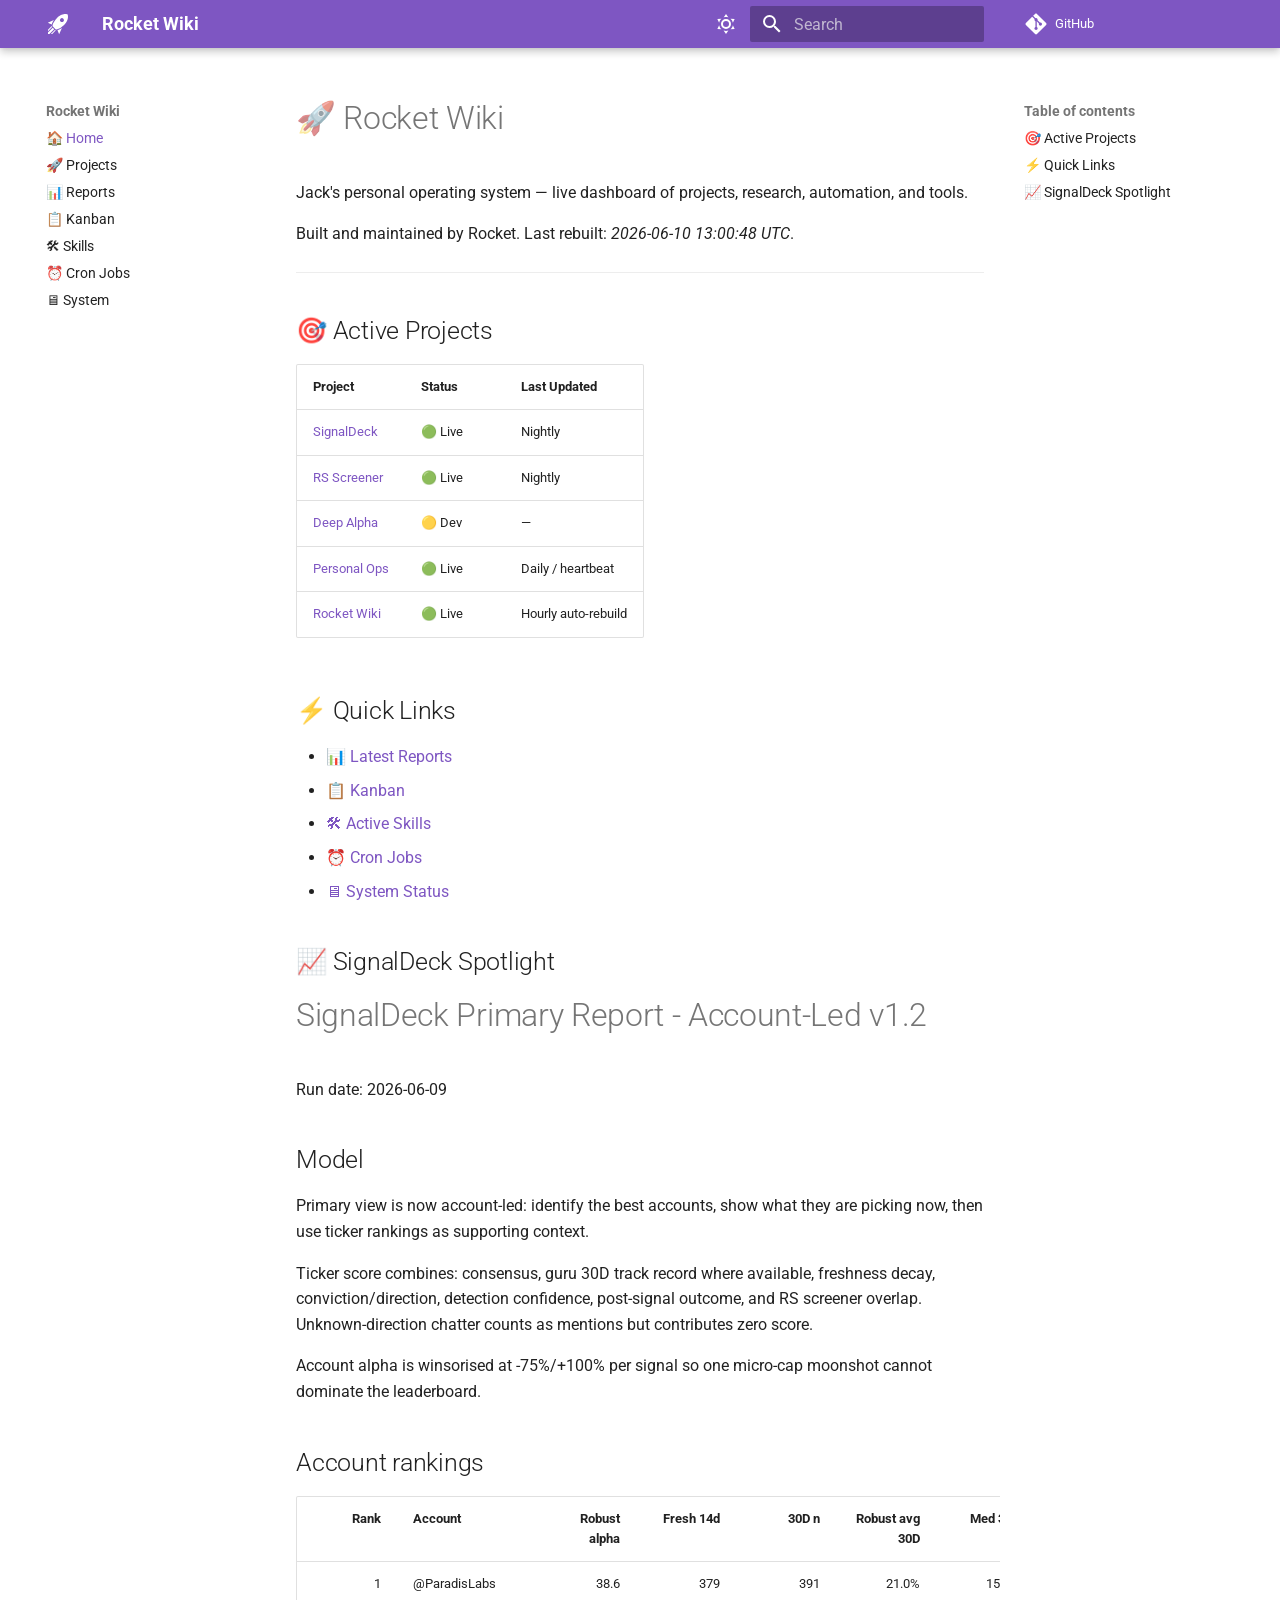
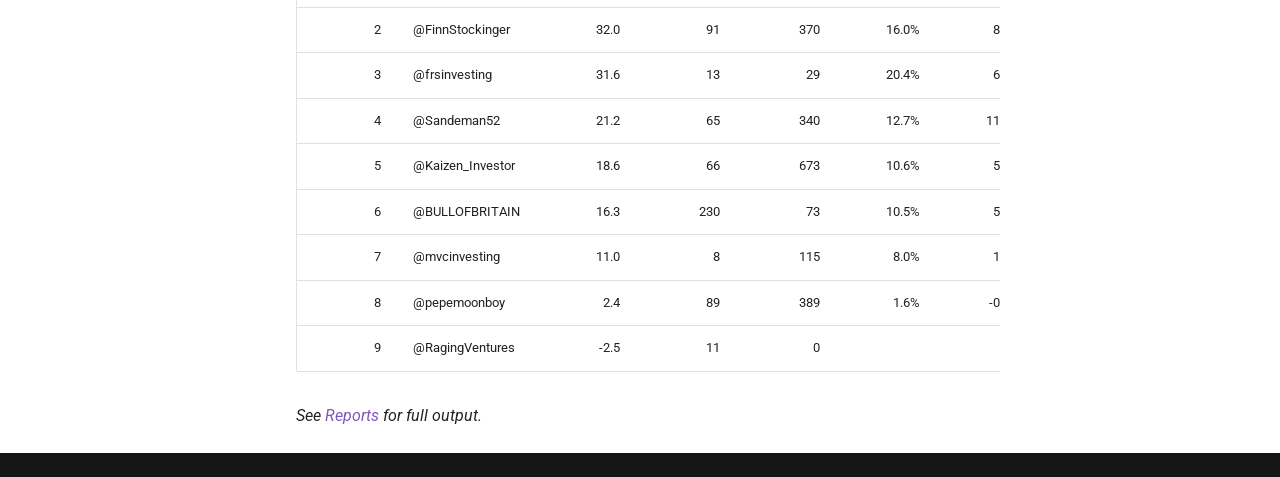
==== index.html @ 728404b8 "Auto-rebuild 2026-06-10 13:00:57 UTC" ====
<!doctype html>
<html lang="en" class="no-js">
  <head>
    
      <meta charset="utf-8">
      <meta name="viewport" content="width=device-width,initial-scale=1">
      
        <meta name="description" content="Jack's personal operating system — projects, reports, skills, and automation">
      
      
        <meta name="author" content="Rocket & Jack">
      
      
      
      
        <link rel="next" href="projects/">
      
      
        
      
      
      <link rel="icon" href="https://raw.githubusercontent.com/twitter/twemoji/master/assets/svg/1f680.svg">
      <meta name="generator" content="mkdocs-1.6.1, mkdocs-material-9.7.6">
    
    
      
        <title>Rocket Wiki</title>
      
    
    
      <link rel="stylesheet" href="assets/stylesheets/main.484c7ddc.min.css">
      
        
        <link rel="stylesheet" href="assets/stylesheets/palette.ab4e12ef.min.css">
      
      


    
    
      
    
    
      
        
        
        <link rel="preconnect" href="https://fonts.gstatic.com" crossorigin>
        <link rel="stylesheet" href="https://fonts.googleapis.com/css?family=Roboto:300,300i,400,400i,700,700i%7CRoboto+Mono:400,400i,700,700i&display=fallback">
        <style>:root{--md-text-font:"Roboto";--md-code-font:"Roboto Mono"}</style>
      
    
    
      <link rel="stylesheet" href="stylesheets/extra.css">
    
    <script>__md_scope=new URL(".",location),__md_hash=e=>[...e].reduce(((e,_)=>(e<<5)-e+_.charCodeAt(0)),0),__md_get=(e,_=localStorage,t=__md_scope)=>JSON.parse(_.getItem(t.pathname+"."+e)),__md_set=(e,_,t=localStorage,a=__md_scope)=>{try{t.setItem(a.pathname+"."+e,JSON.stringify(_))}catch(e){}}</script>
    
      

    
    
  </head>
  
  
    
    
      
    
    
    
    
    <body dir="ltr" data-md-color-scheme="slate" data-md-color-primary="deep-purple" data-md-color-accent="amber">
  
    
    <input class="md-toggle" data-md-toggle="drawer" type="checkbox" id="__drawer" autocomplete="off">
    <input class="md-toggle" data-md-toggle="search" type="checkbox" id="__search" autocomplete="off">
    <label class="md-overlay" for="__drawer"></label>
    <div data-md-component="skip">
      
        
        <a href="#rocket-wiki" class="md-skip">
          Skip to content
        </a>
      
    </div>
    <div data-md-component="announce">
      
    </div>
    
    
      

  

<header class="md-header md-header--shadow" data-md-component="header">
  <nav class="md-header__inner md-grid" aria-label="Header">
    <a href="." title="Rocket Wiki" class="md-header__button md-logo" aria-label="Rocket Wiki" data-md-component="logo">
      
  
  <svg xmlns="http://www.w3.org/2000/svg" viewBox="0 0 24 24"><path d="m13.13 22.19-1.63-3.83c1.57-.58 3.04-1.36 4.4-2.27zM5.64 12.5l-3.83-1.63 6.1-2.77C7 9.46 6.22 10.93 5.64 12.5M21.61 2.39S16.66.269 11 5.93c-2.19 2.19-3.5 4.6-4.35 6.71-.28.75-.09 1.57.46 2.13l2.13 2.12c.55.56 1.37.74 2.12.46A19.1 19.1 0 0 0 18.07 13c5.66-5.66 3.54-10.61 3.54-10.61m-7.07 7.07c-.78-.78-.78-2.05 0-2.83s2.05-.78 2.83 0c.77.78.78 2.05 0 2.83s-2.05.78-2.83 0m-5.66 7.07-1.41-1.41zM6.24 22l3.64-3.64c-.34-.09-.67-.24-.97-.45L4.83 22zM2 22h1.41l4.77-4.76-1.42-1.41L2 20.59zm0-2.83 4.09-4.08c-.21-.3-.36-.62-.45-.97L2 17.76z"/></svg>

    </a>
    <label class="md-header__button md-icon" for="__drawer">
      
      <svg xmlns="http://www.w3.org/2000/svg" viewBox="0 0 24 24"><path d="M3 6h18v2H3zm0 5h18v2H3zm0 5h18v2H3z"/></svg>
    </label>
    <div class="md-header__title" data-md-component="header-title">
      <div class="md-header__ellipsis">
        <div class="md-header__topic">
          <span class="md-ellipsis">
            Rocket Wiki
          </span>
        </div>
        <div class="md-header__topic" data-md-component="header-topic">
          <span class="md-ellipsis">
            
              🏠 Home
            
          </span>
        </div>
      </div>
    </div>
    
      
        <form class="md-header__option" data-md-component="palette">
  
    
    
    
    <input class="md-option" data-md-color-media="(prefers-color-scheme: dark)" data-md-color-scheme="slate" data-md-color-primary="deep-purple" data-md-color-accent="amber"  aria-label="Dark mode"  type="radio" name="__palette" id="__palette_0">
    
      <label class="md-header__button md-icon" title="Dark mode" for="__palette_1" hidden>
        <svg xmlns="http://www.w3.org/2000/svg" viewBox="0 0 24 24"><path d="m17.75 4.09-2.53 1.94.91 3.06-2.63-1.81-2.63 1.81.91-3.06-2.53-1.94L12.44 4l1.06-3 1.06 3zm3.5 6.91-1.64 1.25.59 1.98-1.7-1.17-1.7 1.17.59-1.98L15.75 11l2.06-.05L18.5 9l.69 1.95zm-2.28 4.95c.83-.08 1.72 1.1 1.19 1.85-.32.45-.66.87-1.08 1.27C15.17 23 8.84 23 4.94 19.07c-3.91-3.9-3.91-10.24 0-14.14.4-.4.82-.76 1.27-1.08.75-.53 1.93.36 1.85 1.19-.27 2.86.69 5.83 2.89 8.02a9.96 9.96 0 0 0 8.02 2.89m-1.64 2.02a12.08 12.08 0 0 1-7.8-3.47c-2.17-2.19-3.33-5-3.49-7.82-2.81 3.14-2.7 7.96.31 10.98 3.02 3.01 7.84 3.12 10.98.31"/></svg>
      </label>
    
  
    
    
    
    <input class="md-option" data-md-color-media="(prefers-color-scheme: light)" data-md-color-scheme="default" data-md-color-primary="deep-purple" data-md-color-accent="amber"  aria-label="Light mode"  type="radio" name="__palette" id="__palette_1">
    
      <label class="md-header__button md-icon" title="Light mode" for="__palette_0" hidden>
        <svg xmlns="http://www.w3.org/2000/svg" viewBox="0 0 24 24"><path d="M12 7a5 5 0 0 1 5 5 5 5 0 0 1-5 5 5 5 0 0 1-5-5 5 5 0 0 1 5-5m0 2a3 3 0 0 0-3 3 3 3 0 0 0 3 3 3 3 0 0 0 3-3 3 3 0 0 0-3-3m0-7 2.39 3.42C13.65 5.15 12.84 5 12 5s-1.65.15-2.39.42zM3.34 7l4.16-.35A7.2 7.2 0 0 0 5.94 8.5c-.44.74-.69 1.5-.83 2.29zm.02 10 1.76-3.77a7.131 7.131 0 0 0 2.38 4.14zM20.65 7l-1.77 3.79a7.02 7.02 0 0 0-2.38-4.15zm-.01 10-4.14.36c.59-.51 1.12-1.14 1.54-1.86.42-.73.69-1.5.83-2.29zM12 22l-2.41-3.44c.74.27 1.55.44 2.41.44.82 0 1.63-.17 2.37-.44z"/></svg>
      </label>
    
  
</form>
      
    
    
      <script>var palette=__md_get("__palette");if(palette&&palette.color){if("(prefers-color-scheme)"===palette.color.media){var media=matchMedia("(prefers-color-scheme: light)"),input=document.querySelector(media.matches?"[data-md-color-media='(prefers-color-scheme: light)']":"[data-md-color-media='(prefers-color-scheme: dark)']");palette.color.media=input.getAttribute("data-md-color-media"),palette.color.scheme=input.getAttribute("data-md-color-scheme"),palette.color.primary=input.getAttribute("data-md-color-primary"),palette.color.accent=input.getAttribute("data-md-color-accent")}for(var[key,value]of Object.entries(palette.color))document.body.setAttribute("data-md-color-"+key,value)}</script>
    
    
    
      
      
        <label class="md-header__button md-icon" for="__search">
          
          <svg xmlns="http://www.w3.org/2000/svg" viewBox="0 0 24 24"><path d="M9.5 3A6.5 6.5 0 0 1 16 9.5c0 1.61-.59 3.09-1.56 4.23l.27.27h.79l5 5-1.5 1.5-5-5v-.79l-.27-.27A6.52 6.52 0 0 1 9.5 16 6.5 6.5 0 0 1 3 9.5 6.5 6.5 0 0 1 9.5 3m0 2C7 5 5 7 5 9.5S7 14 9.5 14 14 12 14 9.5 12 5 9.5 5"/></svg>
        </label>
        <div class="md-search" data-md-component="search" role="dialog">
  <label class="md-search__overlay" for="__search"></label>
  <div class="md-search__inner" role="search">
    <form class="md-search__form" name="search">
      <input type="text" class="md-search__input" name="query" aria-label="Search" placeholder="Search" autocapitalize="off" autocorrect="off" autocomplete="off" spellcheck="false" data-md-component="search-query" required>
      <label class="md-search__icon md-icon" for="__search">
        
        <svg xmlns="http://www.w3.org/2000/svg" viewBox="0 0 24 24"><path d="M9.5 3A6.5 6.5 0 0 1 16 9.5c0 1.61-.59 3.09-1.56 4.23l.27.27h.79l5 5-1.5 1.5-5-5v-.79l-.27-.27A6.52 6.52 0 0 1 9.5 16 6.5 6.5 0 0 1 3 9.5 6.5 6.5 0 0 1 9.5 3m0 2C7 5 5 7 5 9.5S7 14 9.5 14 14 12 14 9.5 12 5 9.5 5"/></svg>
        
        <svg xmlns="http://www.w3.org/2000/svg" viewBox="0 0 24 24"><path d="M20 11v2H8l5.5 5.5-1.42 1.42L4.16 12l7.92-7.92L13.5 5.5 8 11z"/></svg>
      </label>
      <nav class="md-search__options" aria-label="Search">
        
        <button type="reset" class="md-search__icon md-icon" title="Clear" aria-label="Clear" tabindex="-1">
          
          <svg xmlns="http://www.w3.org/2000/svg" viewBox="0 0 24 24"><path d="M19 6.41 17.59 5 12 10.59 6.41 5 5 6.41 10.59 12 5 17.59 6.41 19 12 13.41 17.59 19 19 17.59 13.41 12z"/></svg>
        </button>
      </nav>
      
        <div class="md-search__suggest" data-md-component="search-suggest"></div>
      
    </form>
    <div class="md-search__output">
      <div class="md-search__scrollwrap" tabindex="0" data-md-scrollfix>
        <div class="md-search-result" data-md-component="search-result">
          <div class="md-search-result__meta">
            Initializing search
          </div>
          <ol class="md-search-result__list" role="presentation"></ol>
        </div>
      </div>
    </div>
  </div>
</div>
      
    
    
      <div class="md-header__source">
        <a href="https://github.com/jtjones0/rocket-wiki" title="Go to repository" class="md-source" data-md-component="source">
  <div class="md-source__icon md-icon">
    
    <svg xmlns="http://www.w3.org/2000/svg" viewBox="0 0 448 512"><!--! Font Awesome Free 7.1.0 by @fontawesome - https://fontawesome.com License - https://fontawesome.com/license/free (Icons: CC BY 4.0, Fonts: SIL OFL 1.1, Code: MIT License) Copyright 2025 Fonticons, Inc.--><path d="M439.6 236.1 244 40.5c-5.4-5.5-12.8-8.5-20.4-8.5s-15 3-20.4 8.4L162.5 81l51.5 51.5c27.1-9.1 52.7 16.8 43.4 43.7l49.7 49.7c34.2-11.8 61.2 31 35.5 56.7-26.5 26.5-70.2-2.9-56-37.3L240.3 199v121.9c25.3 12.5 22.3 41.8 9.1 55-6.4 6.4-15.2 10.1-24.3 10.1s-17.8-3.6-24.3-10.1c-17.6-17.6-11.1-46.9 11.2-56v-123c-20.8-8.5-24.6-30.7-18.6-45L142.6 101 8.5 235.1C3 240.6 0 247.9 0 255.5s3 15 8.5 20.4l195.6 195.7c5.4 5.4 12.7 8.4 20.4 8.4s15-3 20.4-8.4l194.7-194.7c5.4-5.4 8.4-12.8 8.4-20.4s-3-15-8.4-20.4"/></svg>
  </div>
  <div class="md-source__repository">
    GitHub
  </div>
</a>
      </div>
    
  </nav>
  
</header>
    
    <div class="md-container" data-md-component="container">
      
      
        
          
        
      
      <main class="md-main" data-md-component="main">
        <div class="md-main__inner md-grid">
          
            
              
              <div class="md-sidebar md-sidebar--primary" data-md-component="sidebar" data-md-type="navigation" >
                <div class="md-sidebar__scrollwrap">
                  <div class="md-sidebar__inner">
                    



<nav class="md-nav md-nav--primary" aria-label="Navigation" data-md-level="0">
  <label class="md-nav__title" for="__drawer">
    <a href="." title="Rocket Wiki" class="md-nav__button md-logo" aria-label="Rocket Wiki" data-md-component="logo">
      
  
  <svg xmlns="http://www.w3.org/2000/svg" viewBox="0 0 24 24"><path d="m13.13 22.19-1.63-3.83c1.57-.58 3.04-1.36 4.4-2.27zM5.64 12.5l-3.83-1.63 6.1-2.77C7 9.46 6.22 10.93 5.64 12.5M21.61 2.39S16.66.269 11 5.93c-2.19 2.19-3.5 4.6-4.35 6.71-.28.75-.09 1.57.46 2.13l2.13 2.12c.55.56 1.37.74 2.12.46A19.1 19.1 0 0 0 18.07 13c5.66-5.66 3.54-10.61 3.54-10.61m-7.07 7.07c-.78-.78-.78-2.05 0-2.83s2.05-.78 2.83 0c.77.78.78 2.05 0 2.83s-2.05.78-2.83 0m-5.66 7.07-1.41-1.41zM6.24 22l3.64-3.64c-.34-.09-.67-.24-.97-.45L4.83 22zM2 22h1.41l4.77-4.76-1.42-1.41L2 20.59zm0-2.83 4.09-4.08c-.21-.3-.36-.62-.45-.97L2 17.76z"/></svg>

    </a>
    Rocket Wiki
  </label>
  
    <div class="md-nav__source">
      <a href="https://github.com/jtjones0/rocket-wiki" title="Go to repository" class="md-source" data-md-component="source">
  <div class="md-source__icon md-icon">
    
    <svg xmlns="http://www.w3.org/2000/svg" viewBox="0 0 448 512"><!--! Font Awesome Free 7.1.0 by @fontawesome - https://fontawesome.com License - https://fontawesome.com/license/free (Icons: CC BY 4.0, Fonts: SIL OFL 1.1, Code: MIT License) Copyright 2025 Fonticons, Inc.--><path d="M439.6 236.1 244 40.5c-5.4-5.5-12.8-8.5-20.4-8.5s-15 3-20.4 8.4L162.5 81l51.5 51.5c27.1-9.1 52.7 16.8 43.4 43.7l49.7 49.7c34.2-11.8 61.2 31 35.5 56.7-26.5 26.5-70.2-2.9-56-37.3L240.3 199v121.9c25.3 12.5 22.3 41.8 9.1 55-6.4 6.4-15.2 10.1-24.3 10.1s-17.8-3.6-24.3-10.1c-17.6-17.6-11.1-46.9 11.2-56v-123c-20.8-8.5-24.6-30.7-18.6-45L142.6 101 8.5 235.1C3 240.6 0 247.9 0 255.5s3 15 8.5 20.4l195.6 195.7c5.4 5.4 12.7 8.4 20.4 8.4s15-3 20.4-8.4l194.7-194.7c5.4-5.4 8.4-12.8 8.4-20.4s-3-15-8.4-20.4"/></svg>
  </div>
  <div class="md-source__repository">
    GitHub
  </div>
</a>
    </div>
  
  <ul class="md-nav__list" data-md-scrollfix>
    
      
      
  
  
    
  
  
  
    <li class="md-nav__item md-nav__item--active">
      
      <input class="md-nav__toggle md-toggle" type="checkbox" id="__toc">
      
      
        
      
      
        <label class="md-nav__link md-nav__link--active" for="__toc">
          
  
  
  <span class="md-ellipsis">
    
  
    🏠 Home
  

    
  </span>
  
  

          <span class="md-nav__icon md-icon"></span>
        </label>
      
      <a href="." class="md-nav__link md-nav__link--active">
        
  
  
  <span class="md-ellipsis">
    
  
    🏠 Home
  

    
  </span>
  
  

      </a>
      
        

<nav class="md-nav md-nav--secondary" aria-label="Table of contents">
  
  
  
    
  
  
    <label class="md-nav__title" for="__toc">
      <span class="md-nav__icon md-icon"></span>
      Table of contents
    </label>
    <ul class="md-nav__list" data-md-component="toc" data-md-scrollfix>
      
        <li class="md-nav__item">
  <a href="#active-projects" class="md-nav__link">
    <span class="md-ellipsis">
      
        🎯 Active Projects
      
    </span>
  </a>
  
</li>
      
        <li class="md-nav__item">
  <a href="#quick-links" class="md-nav__link">
    <span class="md-ellipsis">
      
        ⚡ Quick Links
      
    </span>
  </a>
  
</li>
      
        <li class="md-nav__item">
  <a href="#signaldeck-spotlight" class="md-nav__link">
    <span class="md-ellipsis">
      
        📈 SignalDeck Spotlight
      
    </span>
  </a>
  
</li>
      
    </ul>
  
</nav>
      
    </li>
  

    
      
      
  
  
  
  
    <li class="md-nav__item">
      <a href="projects/" class="md-nav__link">
        
  
  
  <span class="md-ellipsis">
    
  
    🚀 Projects
  

    
  </span>
  
  

      </a>
    </li>
  

    
      
      
  
  
  
  
    <li class="md-nav__item">
      <a href="reports/" class="md-nav__link">
        
  
  
  <span class="md-ellipsis">
    
  
    📊 Reports
  

    
  </span>
  
  

      </a>
    </li>
  

    
      
      
  
  
  
  
    <li class="md-nav__item">
      <a href="kanban/" class="md-nav__link">
        
  
  
  <span class="md-ellipsis">
    
  
    📋 Kanban
  

    
  </span>
  
  

      </a>
    </li>
  

    
      
      
  
  
  
  
    <li class="md-nav__item">
      <a href="skills/" class="md-nav__link">
        
  
  
  <span class="md-ellipsis">
    
  
    🛠 Skills
  

    
  </span>
  
  

      </a>
    </li>
  

    
      
      
  
  
  
  
    <li class="md-nav__item">
      <a href="cron-jobs/" class="md-nav__link">
        
  
  
  <span class="md-ellipsis">
    
  
    ⏰ Cron Jobs
  

    
  </span>
  
  

      </a>
    </li>
  

    
      
      
  
  
  
  
    <li class="md-nav__item">
      <a href="system/" class="md-nav__link">
        
  
  
  <span class="md-ellipsis">
    
  
    🖥 System
  

    
  </span>
  
  

      </a>
    </li>
  

    
  </ul>
</nav>
                  </div>
                </div>
              </div>
            
            
              
              <div class="md-sidebar md-sidebar--secondary" data-md-component="sidebar" data-md-type="toc" >
                <div class="md-sidebar__scrollwrap">
                  <div class="md-sidebar__inner">
                    

<nav class="md-nav md-nav--secondary" aria-label="Table of contents">
  
  
  
    
  
  
    <label class="md-nav__title" for="__toc">
      <span class="md-nav__icon md-icon"></span>
      Table of contents
    </label>
    <ul class="md-nav__list" data-md-component="toc" data-md-scrollfix>
      
        <li class="md-nav__item">
  <a href="#active-projects" class="md-nav__link">
    <span class="md-ellipsis">
      
        🎯 Active Projects
      
    </span>
  </a>
  
</li>
      
        <li class="md-nav__item">
  <a href="#quick-links" class="md-nav__link">
    <span class="md-ellipsis">
      
        ⚡ Quick Links
      
    </span>
  </a>
  
</li>
      
        <li class="md-nav__item">
  <a href="#signaldeck-spotlight" class="md-nav__link">
    <span class="md-ellipsis">
      
        📈 SignalDeck Spotlight
      
    </span>
  </a>
  
</li>
      
    </ul>
  
</nav>
                  </div>
                </div>
              </div>
            
          
          
            <div class="md-content" data-md-component="content">
              
              <article class="md-content__inner md-typeset">
                
                  



<h1 id="rocket-wiki">🚀 Rocket Wiki<a class="headerlink" href="#rocket-wiki" title="Permanent link">&para;</a></h1>
<p>Jack's personal operating system — live dashboard of projects, research, automation, and tools.</p>
<p>Built and maintained by Rocket. Last rebuilt: <em>2026-06-10 13:00:48 UTC</em>.</p>
<hr />
<h2 id="active-projects">🎯 Active Projects<a class="headerlink" href="#active-projects" title="Permanent link">&para;</a></h2>
<table>
<thead>
<tr>
<th>Project</th>
<th>Status</th>
<th>Last Updated</th>
</tr>
</thead>
<tbody>
<tr>
<td><a href="projects/#signaldeck">SignalDeck</a></td>
<td>🟢 Live</td>
<td>Nightly</td>
</tr>
<tr>
<td><a href="projects/#rs-screener">RS Screener</a></td>
<td>🟢 Live</td>
<td>Nightly</td>
</tr>
<tr>
<td><a href="projects/#deep-alpha">Deep Alpha</a></td>
<td>🟡 Dev</td>
<td>—</td>
</tr>
<tr>
<td><a href="projects/#personal-ops">Personal Ops</a></td>
<td>🟢 Live</td>
<td>Daily / heartbeat</td>
</tr>
<tr>
<td><a href="projects/#rocket-wiki">Rocket Wiki</a></td>
<td>🟢 Live</td>
<td>Hourly auto-rebuild</td>
</tr>
</tbody>
</table>
<h2 id="quick-links">⚡ Quick Links<a class="headerlink" href="#quick-links" title="Permanent link">&para;</a></h2>
<ul>
<li><a href="reports/">📊 Latest Reports</a></li>
<li><a href="kanban/">📋 Kanban</a></li>
<li><a href="skills/">🛠 Active Skills</a></li>
<li><a href="cron-jobs/">⏰ Cron Jobs</a></li>
<li><a href="system/">🖥 System Status</a></li>
</ul>
<h2 id="signaldeck-spotlight">📈 SignalDeck Spotlight<a class="headerlink" href="#signaldeck-spotlight" title="Permanent link">&para;</a></h2>
<h1 id="signaldeck-primary-report-account-led-v12">SignalDeck Primary Report - Account-Led v1.2<a class="headerlink" href="#signaldeck-primary-report-account-led-v12" title="Permanent link">&para;</a></h1>
<p>Run date: 2026-06-09</p>
<h2 id="model">Model<a class="headerlink" href="#model" title="Permanent link">&para;</a></h2>
<p>Primary view is now account-led: identify the best accounts, show what they are picking now, then use ticker rankings as supporting context.</p>
<p>Ticker score combines: consensus, guru 30D track record where available, freshness decay, conviction/direction, detection confidence, post-signal outcome, and RS screener overlap. Unknown-direction chatter counts as mentions but contributes zero score.</p>
<p>Account alpha is winsorised at -75%/+100% per signal so one micro-cap moonshot cannot dominate the leaderboard.</p>
<h2 id="account-rankings">Account rankings<a class="headerlink" href="#account-rankings" title="Permanent link">&para;</a></h2>
<table>
<thead>
<tr>
<th style="text-align: right;">Rank</th>
<th>Account</th>
<th style="text-align: right;">Robust alpha</th>
<th style="text-align: right;">Fresh 14d</th>
<th style="text-align: right;">30D n</th>
<th style="text-align: right;">Robust avg 30D</th>
<th style="text-align: right;">Med 30D</th>
<th style="text-align: right;">Hit 30D</th>
<th style="text-align: right;">Robust avg 60D</th>
<th style="text-align: right;">Robust avg 90D</th>
</tr>
</thead>
<tbody>
<tr>
<td style="text-align: right;">1</td>
<td>@ParadisLabs</td>
<td style="text-align: right;">38.6</td>
<td style="text-align: right;">379</td>
<td style="text-align: right;">391</td>
<td style="text-align: right;">21.0%</td>
<td style="text-align: right;">15.1%</td>
<td style="text-align: right;">72%</td>
<td style="text-align: right;">55.3%</td>
<td style="text-align: right;"></td>
</tr>
<tr>
<td style="text-align: right;">2</td>
<td>@FinnStockinger</td>
<td style="text-align: right;">32.0</td>
<td style="text-align: right;">91</td>
<td style="text-align: right;">370</td>
<td style="text-align: right;">16.0%</td>
<td style="text-align: right;">8.5%</td>
<td style="text-align: right;">63%</td>
<td style="text-align: right;">41.0%</td>
<td style="text-align: right;">46.0%</td>
</tr>
<tr>
<td style="text-align: right;">3</td>
<td>@frsinvesting</td>
<td style="text-align: right;">31.6</td>
<td style="text-align: right;">13</td>
<td style="text-align: right;">29</td>
<td style="text-align: right;">20.4%</td>
<td style="text-align: right;">6.5%</td>
<td style="text-align: right;">72%</td>
<td style="text-align: right;"></td>
<td style="text-align: right;"></td>
</tr>
<tr>
<td style="text-align: right;">4</td>
<td>@Sandeman52</td>
<td style="text-align: right;">21.2</td>
<td style="text-align: right;">65</td>
<td style="text-align: right;">340</td>
<td style="text-align: right;">12.7%</td>
<td style="text-align: right;">11.8%</td>
<td style="text-align: right;">65%</td>
<td style="text-align: right;">25.6%</td>
<td style="text-align: right;">20.2%</td>
</tr>
<tr>
<td style="text-align: right;">5</td>
<td>@Kaizen_Investor</td>
<td style="text-align: right;">18.6</td>
<td style="text-align: right;">66</td>
<td style="text-align: right;">673</td>
<td style="text-align: right;">10.6%</td>
<td style="text-align: right;">5.6%</td>
<td style="text-align: right;">59%</td>
<td style="text-align: right;">22.2%</td>
<td style="text-align: right;">21.7%</td>
</tr>
<tr>
<td style="text-align: right;">6</td>
<td>@BULLOFBRITAIN</td>
<td style="text-align: right;">16.3</td>
<td style="text-align: right;">230</td>
<td style="text-align: right;">73</td>
<td style="text-align: right;">10.5%</td>
<td style="text-align: right;">5.3%</td>
<td style="text-align: right;">63%</td>
<td style="text-align: right;"></td>
<td style="text-align: right;"></td>
</tr>
<tr>
<td style="text-align: right;">7</td>
<td>@mvcinvesting</td>
<td style="text-align: right;">11.0</td>
<td style="text-align: right;">8</td>
<td style="text-align: right;">115</td>
<td style="text-align: right;">8.0%</td>
<td style="text-align: right;">1.9%</td>
<td style="text-align: right;">55%</td>
<td style="text-align: right;">9.3%</td>
<td style="text-align: right;">9.5%</td>
</tr>
<tr>
<td style="text-align: right;">8</td>
<td>@pepemoonboy</td>
<td style="text-align: right;">2.4</td>
<td style="text-align: right;">89</td>
<td style="text-align: right;">389</td>
<td style="text-align: right;">1.6%</td>
<td style="text-align: right;">-0.6%</td>
<td style="text-align: right;">48%</td>
<td style="text-align: right;">3.6%</td>
<td style="text-align: right;">4.0%</td>
</tr>
<tr>
<td style="text-align: right;">9</td>
<td>@RagingVentures</td>
<td style="text-align: right;">-2.5</td>
<td style="text-align: right;">11</td>
<td style="text-align: right;">0</td>
<td style="text-align: right;"></td>
<td style="text-align: right;"></td>
<td style="text-align: right;"></td>
<td style="text-align: right;"></td>
<td style="text-align: right;"></td>
</tr>
</tbody>
</table>
<p><em>See <a href="reports/">Reports</a> for full output.</em></p>












                
              </article>
            </div>
          
          
<script>var target=document.getElementById(location.hash.slice(1));target&&target.name&&(target.checked=target.name.startsWith("__tabbed_"))</script>
        </div>
        
          <button type="button" class="md-top md-icon" data-md-component="top" hidden>
  
  <svg xmlns="http://www.w3.org/2000/svg" viewBox="0 0 24 24"><path d="M13 20h-2V8l-5.5 5.5-1.42-1.42L12 4.16l7.92 7.92-1.42 1.42L13 8z"/></svg>
  Back to top
</button>
        
      </main>
      
        <footer class="md-footer">
  
  <div class="md-footer-meta md-typeset">
    <div class="md-footer-meta__inner md-grid">
      <div class="md-copyright">
  
  
</div>
      
    </div>
  </div>
</footer>
      
    </div>
    <div class="md-dialog" data-md-component="dialog">
      <div class="md-dialog__inner md-typeset"></div>
    </div>
    
    
    
      
      
      <script id="__config" type="application/json">{"annotate": null, "base": ".", "features": ["navigation.instant", "navigation.tracking", "navigation.sections", "navigation.top", "search.highlight", "search.suggest", "content.code.copy"], "search": "assets/javascripts/workers/search.2c215733.min.js", "tags": null, "translations": {"clipboard.copied": "Copied to clipboard", "clipboard.copy": "Copy to clipboard", "search.result.more.one": "1 more on this page", "search.result.more.other": "# more on this page", "search.result.none": "No matching documents", "search.result.one": "1 matching document", "search.result.other": "# matching documents", "search.result.placeholder": "Type to start searching", "search.result.term.missing": "Missing", "select.version": "Select version"}, "version": null}</script>
    
    
      <script src="assets/javascripts/bundle.79ae519e.min.js"></script>
      
    
  </body>
</html>
---- assets/stylesheets/main.484c7ddc.min.css ----
@charset "UTF-8";html{-webkit-text-size-adjust:none;-moz-text-size-adjust:none;text-size-adjust:none;box-sizing:border-box}*,:after,:before{box-sizing:inherit}@media (prefers-reduced-motion){*,:after,:before{transition:none!important}}body{margin:0}a,button,input,label{-webkit-tap-highlight-color:transparent}a{color:inherit;text-decoration:none}hr{border:0;box-sizing:initial;display:block;height:.05rem;overflow:visible;padding:0}small{font-size:80%}sub,sup{line-height:1em}img{border-style:none}table{border-collapse:initial;border-spacing:0}td,th{font-weight:400;vertical-align:top}button{background:#0000;border:0;font-family:inherit;font-size:inherit;margin:0;padding:0}input{border:0;outline:none}:root{--md-primary-fg-color:#4051b5;--md-primary-fg-color--light:#5d6cc0;--md-primary-fg-color--dark:#303fa1;--md-primary-bg-color:#fff;--md-primary-bg-color--light:#ffffffb3;--md-accent-fg-color:#526cfe;--md-accent-fg-color--transparent:#526cfe1a;--md-accent-bg-color:#fff;--md-accent-bg-color--light:#ffffffb3}[data-md-color-scheme=default]{color-scheme:light}[data-md-color-scheme=default] img[src$="#gh-dark-mode-only"],[data-md-color-scheme=default] img[src$="#only-dark"]{display:none}:root,[data-md-color-scheme=default]{--md-hue:225deg;--md-default-fg-color:#000000de;--md-default-fg-color--light:#0000008a;--md-default-fg-color--lighter:#00000052;--md-default-fg-color--lightest:#00000012;--md-default-bg-color:#fff;--md-default-bg-color--light:#ffffffb3;--md-default-bg-color--lighter:#ffffff4d;--md-default-bg-color--lightest:#ffffff1f;--md-code-fg-color:#36464e;--md-code-bg-color:#f5f5f5;--md-code-bg-color--light:#f5f5f5b3;--md-code-bg-color--lighter:#f5f5f54d;--md-code-hl-color:#4287ff;--md-code-hl-color--light:#4287ff1a;--md-code-hl-number-color:#d52a2a;--md-code-hl-special-color:#db1457;--md-code-hl-function-color:#a846b9;--md-code-hl-constant-color:#6e59d9;--md-code-hl-keyword-color:#3f6ec6;--md-code-hl-string-color:#1c7d4d;--md-code-hl-name-color:var(--md-code-fg-color);--md-code-hl-operator-color:var(--md-default-fg-color--light);--md-code-hl-punctuation-color:var(--md-default-fg-color--light);--md-code-hl-comment-color:var(--md-default-fg-color--light);--md-code-hl-generic-color:var(--md-default-fg-color--light);--md-code-hl-variable-color:var(--md-default-fg-color--light);--md-typeset-color:var(--md-default-fg-color);--md-typeset-a-color:var(--md-primary-fg-color);--md-typeset-del-color:#f5503d26;--md-typeset-ins-color:#0bd57026;--md-typeset-kbd-color:#fafafa;--md-typeset-kbd-accent-color:#fff;--md-typeset-kbd-border-color:#b8b8b8;--md-typeset-mark-color:#ffff0080;--md-typeset-table-color:#0000001f;--md-typeset-table-color--light:rgba(0,0,0,.035);--md-admonition-fg-color:var(--md-default-fg-color);--md-admonition-bg-color:var(--md-default-bg-color);--md-warning-fg-color:#000000de;--md-warning-bg-color:#ff9;--md-footer-fg-color:#fff;--md-footer-fg-color--light:#ffffffb3;--md-footer-fg-color--lighter:#ffffff73;--md-footer-bg-color:#000000de;--md-footer-bg-color--dark:#00000052;--md-shadow-z1:0 0.2rem 0.5rem #0000000d,0 0 0.05rem #0000001a;--md-shadow-z2:0 0.2rem 0.5rem #0000001a,0 0 0.05rem #00000040;--md-shadow-z3:0 0.2rem 0.5rem #0003,0 0 0.05rem #00000059}.md-icon svg{fill:currentcolor;display:block;height:1.2rem;width:1.2rem}body{-webkit-font-smoothing:antialiased;-moz-osx-font-smoothing:grayscale;--md-text-font-family:var(--md-text-font,_),-apple-system,BlinkMacSystemFont,Helvetica,Arial,sans-serif;--md-code-font-family:var(--md-code-font,_),SFMono-Regular,Consolas,Menlo,monospace}aside,body,input{font-feature-settings:"kern","liga";color:var(--md-typeset-color);font-family:var(--md-text-font-family)}code,kbd,pre{font-feature-settings:"kern";font-family:var(--md-code-font-family)}:root{--md-typeset-table-sort-icon:url('data:image/svg+xml;charset=utf-8,<svg xmlns="http://www.w3.org/2000/svg" viewBox="0 0 24 24"><path d="m18 21-4-4h3V7h-3l4-4 4 4h-3v10h3M2 19v-2h10v2M2 13v-2h7v2M2 7V5h4v2z"/></svg>');--md-typeset-table-sort-icon--asc:url('data:image/svg+xml;charset=utf-8,<svg xmlns="http://www.w3.org/2000/svg" viewBox="0 0 24 24"><path d="M19 17h3l-4 4-4-4h3V3h2M2 17h10v2H2M6 5v2H2V5m0 6h7v2H2z"/></svg>');--md-typeset-table-sort-icon--desc:url('data:image/svg+xml;charset=utf-8,<svg xmlns="http://www.w3.org/2000/svg" viewBox="0 0 24 24"><path d="M19 7h3l-4-4-4 4h3v14h2M2 17h10v2H2M6 5v2H2V5m0 6h7v2H2z"/></svg>')}.md-typeset{-webkit-print-color-adjust:exact;color-adjust:exact;font-size:.8rem;line-height:1.6;overflow-wrap:break-word}@media print{.md-typeset{font-size:.68rem}}.md-typeset blockquote,.md-typeset dl,.md-typeset figure,.md-typeset ol,.md-typeset pre,.md-typeset ul{margin-bottom:1em;margin-top:1em}.md-typeset h1{color:var(--md-default-fg-color--light);font-size:2em;line-height:1.3;margin:0 0 1.25em}.md-typeset h1,.md-typeset h2{font-weight:300;letter-spacing:-.01em}.md-typeset h2{font-size:1.5625em;line-height:1.4;margin:1.6em 0 .64em}.md-typeset h3{font-size:1.25em;font-weight:400;letter-spacing:-.01em;line-height:1.5;margin:1.6em 0 .8em}.md-typeset h2+h3{margin-top:.8em}.md-typeset h4{font-weight:700;letter-spacing:-.01em;margin:1em 0}.md-typeset h5,.md-typeset h6{color:var(--md-default-fg-color--light);font-size:.8em;font-weight:700;letter-spacing:-.01em;margin:1.25em 0}.md-typeset h5{text-transform:uppercase}.md-typeset h5 code{text-transform:none}.md-typeset hr{border-bottom:.05rem solid var(--md-default-fg-color--lightest);display:flow-root;margin:1.5em 0}.md-typeset a{color:var(--md-typeset-a-color);word-break:break-word}.md-typeset a,.md-typeset a:before{transition:color 125ms}.md-typeset a:focus,.md-typeset a:hover{color:var(--md-accent-fg-color)}.md-typeset a:focus code,.md-typeset a:hover code{background-color:var(--md-accent-fg-color--transparent);color:var(--md-accent-fg-color)}.md-typeset a code{color:var(--md-typeset-a-color)}.md-typeset a.focus-visible{outline-color:var(--md-accent-fg-color);outline-offset:.2rem}.md-typeset code,.md-typeset kbd,.md-typeset pre{color:var(--md-code-fg-color);direction:ltr;font-variant-ligatures:none;transition:background-color 125ms}@media print{.md-typeset code,.md-typeset kbd,.md-typeset pre{white-space:pre-wrap}}.md-typeset code{background-color:var(--md-code-bg-color);border-radius:.1rem;-webkit-box-decoration-break:clone;box-decoration-break:clone;font-size:.85em;padding:0 .2941176471em;transition:color 125ms,background-color 125ms;word-break:break-word}.md-typeset code:not(.focus-visible){-webkit-tap-highlight-color:transparent;outline:none}.md-typeset pre{display:flow-root;line-height:1.4;position:relative}.md-typeset pre>code{-webkit-box-decoration-break:slice;box-decoration-break:slice;box-shadow:none;display:block;margin:0;outline-color:var(--md-accent-fg-color);overflow:auto;padding:.7720588235em 1.1764705882em;scrollbar-color:var(--md-default-fg-color--lighter) #0000;scrollbar-width:thin;touch-action:auto;word-break:normal}.md-typeset pre>code:hover{scrollbar-color:var(--md-accent-fg-color) #0000}.md-typeset pre>code::-webkit-scrollbar{height:.2rem;width:.2rem}.md-typeset pre>code::-webkit-scrollbar-thumb{background-color:var(--md-default-fg-color--lighter)}.md-typeset pre>code::-webkit-scrollbar-thumb:hover{background-color:var(--md-accent-fg-color)}.md-typeset kbd{background-color:var(--md-typeset-kbd-color);border-radius:.1rem;box-shadow:0 .1rem 0 .05rem var(--md-typeset-kbd-border-color),0 .1rem 0 var(--md-typeset-kbd-border-color),0 -.1rem .2rem var(--md-typeset-kbd-accent-color) inset;color:var(--md-default-fg-color);display:inline-block;font-size:.75em;padding:0 .6666666667em;vertical-align:text-top;word-break:break-word}.md-typeset mark{background-color:var(--md-typeset-mark-color);-webkit-box-decoration-break:clone;box-decoration-break:clone;color:inherit;word-break:break-word}.md-typeset abbr{cursor:help;text-decoration:none}.md-typeset [data-preview],.md-typeset abbr{border-bottom:.05rem dotted var(--md-default-fg-color--light)}.md-typeset small{opacity:.75}[dir=ltr] .md-typeset sub,[dir=ltr] .md-typeset sup{margin-left:.078125em}[dir=rtl] .md-typeset sub,[dir=rtl] .md-typeset sup{margin-right:.078125em}[dir=ltr] .md-typeset blockquote{padding-left:.6rem}[dir=rtl] .md-typeset blockquote{padding-right:.6rem}[dir=ltr] .md-typeset blockquote{border-left:.2rem solid var(--md-default-fg-color--lighter)}[dir=rtl] .md-typeset blockquote{border-right:.2rem solid var(--md-default-fg-color--lighter)}.md-typeset blockquote{color:var(--md-default-fg-color--light);margin-left:0;margin-right:0}.md-typeset ul{list-style-type:disc}.md-typeset ul[type]{list-style-type:revert-layer}[dir=ltr] .md-typeset ol,[dir=ltr] .md-typeset ul{margin-left:.625em}[dir=rtl] .md-typeset ol,[dir=rtl] .md-typeset ul{margin-right:.625em}.md-typeset ol,.md-typeset ul{padding:0}.md-typeset ol:not([hidden]),.md-typeset ul:not([hidden]){display:flow-root}.md-typeset ol ol,.md-typeset ul ol{list-style-type:lower-alpha}.md-typeset ol ol ol,.md-typeset ul ol ol{list-style-type:lower-roman}.md-typeset ol ol ol ol,.md-typeset ul ol ol ol{list-style-type:upper-alpha}.md-typeset ol ol ol ol ol,.md-typeset ul ol ol ol ol{list-style-type:upper-roman}.md-typeset ol[type],.md-typeset ul[type]{list-style-type:revert-layer}[dir=ltr] .md-typeset ol li,[dir=ltr] .md-typeset ul li{margin-left:1.25em}[dir=rtl] .md-typeset ol li,[dir=rtl] .md-typeset ul li{margin-right:1.25em}.md-typeset ol li,.md-typeset ul li{margin-bottom:.5em}.md-typeset ol li blockquote,.md-typeset ol li p,.md-typeset ul li blockquote,.md-typeset ul li p{margin:.5em 0}.md-typeset ol li:last-child,.md-typeset ul li:last-child{margin-bottom:0}[dir=ltr] .md-typeset ol li ol,[dir=ltr] .md-typeset ol li ul,[dir=ltr] .md-typeset ul li ol,[dir=ltr] .md-typeset ul li ul{margin-left:.625em}[dir=rtl] .md-typeset ol li ol,[dir=rtl] .md-typeset ol li ul,[dir=rtl] .md-typeset ul li ol,[dir=rtl] .md-typeset ul li ul{margin-right:.625em}.md-typeset ol li ol,.md-typeset ol li ul,.md-typeset ul li ol,.md-typeset ul li ul{margin-bottom:.5em;margin-top:.5em}[dir=ltr] .md-typeset dd{margin-left:1.875em}[dir=rtl] .md-typeset dd{margin-right:1.875em}.md-typeset dd{margin-bottom:1.5em;margin-top:1em}.md-typeset img,.md-typeset svg,.md-typeset video{height:auto;max-width:100%}.md-typeset img[align=left]{margin:1em 1em 1em 0}.md-typeset img[align=right]{margin:1em 0 1em 1em}.md-typeset img[align]:only-child{margin-top:0}.md-typeset figure{display:flow-root;margin:1em auto;max-width:100%;text-align:center;width:fit-content}.md-typeset figure img{display:block;margin:0 auto}.md-typeset figcaption{font-style:italic;margin:1em auto;max-width:24rem}.md-typeset iframe{max-width:100%}.md-typeset table:not([class]){background-color:var(--md-default-bg-color);border:.05rem solid var(--md-typeset-table-color);border-radius:.1rem;display:inline-block;font-size:.64rem;max-width:100%;overflow:auto;touch-action:auto}@media print{.md-typeset table:not([class]){display:table}}.md-typeset table:not([class])+*{margin-top:1.5em}.md-typeset table:not([class]) td>:first-child,.md-typeset table:not([class]) th>:first-child{margin-top:0}.md-typeset table:not([class]) td>:last-child,.md-typeset table:not([class]) th>:last-child{margin-bottom:0}.md-typeset table:not([class]) td:not([align]),.md-typeset table:not([class]) th:not([align]){text-align:left}[dir=rtl] .md-typeset table:not([class]) td:not([align]),[dir=rtl] .md-typeset table:not([class]) th:not([align]){text-align:right}.md-typeset table:not([class]) th{font-weight:700;min-width:5rem;padding:.9375em 1.25em;vertical-align:top}.md-typeset table:not([class]) td{border-top:.05rem solid var(--md-typeset-table-color);padding:.9375em 1.25em;vertical-align:top}.md-typeset table:not([class]) tbody tr{transition:background-color 125ms}.md-typeset table:not([class]) tbody tr:hover{background-color:var(--md-typeset-table-color--light);box-shadow:0 .05rem 0 var(--md-default-bg-color) inset}.md-typeset table:not([class]) a{word-break:normal}.md-typeset table th[role=columnheader]{cursor:pointer}[dir=ltr] .md-typeset table th[role=columnheader]:after{margin-left:.5em}[dir=rtl] .md-typeset table th[role=columnheader]:after{margin-right:.5em}.md-typeset table th[role=columnheader]:after{content:"";display:inline-block;height:1.2em;-webkit-mask-image:var(--md-typeset-table-sort-icon);mask-image:var(--md-typeset-table-sort-icon);-webkit-mask-repeat:no-repeat;mask-repeat:no-repeat;-webkit-mask-size:contain;mask-size:contain;transition:background-color 125ms;vertical-align:text-bottom;width:1.2em}.md-typeset table th[role=columnheader]:hover:after{background-color:var(--md-default-fg-color--lighter)}.md-typeset table th[role=columnheader][aria-sort=ascending]:after{background-color:var(--md-default-fg-color--light);-webkit-mask-image:var(--md-typeset-table-sort-icon--asc);mask-image:var(--md-typeset-table-sort-icon--asc)}.md-typeset table th[role=columnheader][aria-sort=descending]:after{background-color:var(--md-default-fg-color--light);-webkit-mask-image:var(--md-typeset-table-sort-icon--desc);mask-image:var(--md-typeset-table-sort-icon--desc)}.md-typeset__scrollwrap{margin:1em -.8rem;overflow-x:auto;touch-action:auto}.md-typeset__table{display:inline-block;margin-bottom:.5em;padding:0 .8rem}@media print{.md-typeset__table{display:block}}html .md-typeset__table table{display:table;margin:0;overflow:hidden;width:100%}@media screen and (max-width:44.984375em){.md-content__inner>pre{margin:1em -.8rem}.md-content__inner>pre code{border-radius:0}}.md-typeset .md-author{border-radius:100%;display:block;flex-shrink:0;height:1.6rem;overflow:hidden;position:relative;transition:color 125ms,transform 125ms;width:1.6rem}.md-typeset .md-author img{display:block}.md-typeset .md-author--more{background:var(--md-default-fg-color--lightest);color:var(--md-default-fg-color--lighter);font-size:.6rem;font-weight:700;line-height:1.6rem;text-align:center}.md-typeset .md-author--long{height:2.4rem;width:2.4rem}.md-typeset a.md-author{transform:scale(1)}.md-typeset a.md-author img{border-radius:100%;filter:grayscale(100%) opacity(75%);transition:filter 125ms}.md-typeset a.md-author:focus,.md-typeset a.md-author:hover{transform:scale(1.1);z-index:1}.md-typeset a.md-author:focus img,.md-typeset a.md-author:hover img{filter:grayscale(0)}.md-banner{background-color:var(--md-footer-bg-color);color:var(--md-footer-fg-color);overflow:auto}@media print{.md-banner{display:none}}.md-banner--warning{background-color:var(--md-warning-bg-color);color:var(--md-warning-fg-color)}.md-banner__inner{font-size:.7rem;margin:.6rem auto;padding:0 .8rem}[dir=ltr] .md-banner__button{float:right}[dir=rtl] .md-banner__button{float:left}.md-banner__button{color:inherit;cursor:pointer;transition:opacity .25s}.no-js .md-banner__button{display:none}.md-banner__button:hover{opacity:.7}html{font-size:125%;height:100%;overflow-x:hidden}@media screen and (min-width:100em){html{font-size:137.5%}}@media screen and (min-width:125em){html{font-size:150%}}body{background-color:var(--md-default-bg-color);display:flex;flex-direction:column;font-size:.5rem;min-height:100%;position:relative;width:100%}@media print{body{display:block}}@media screen and (max-width:59.984375em){body[data-md-scrolllock]{position:fixed}}.md-grid{margin-left:auto;margin-right:auto;max-width:61rem}.md-container{display:flex;flex-direction:column;flex-grow:1}@media print{.md-container{display:block}}.md-main{flex-grow:1}.md-main__inner{display:flex;height:100%;margin-top:1.5rem}.md-ellipsis{overflow:hidden;text-overflow:ellipsis}.md-toggle{display:none}.md-option{height:0;opacity:0;position:absolute;width:0}.md-option:checked+label:not([hidden]){display:block}.md-option.focus-visible+label{outline-color:var(--md-accent-fg-color);outline-style:auto}.md-skip{background-color:var(--md-default-fg-color);border-radius:.1rem;color:var(--md-default-bg-color);font-size:.64rem;margin:.5rem;opacity:0;outline-color:var(--md-accent-fg-color);padding:.3rem .5rem;position:fixed;transform:translateY(.4rem);z-index:-1}.md-skip:focus{opacity:1;transform:translateY(0);transition:transform .25s cubic-bezier(.4,0,.2,1),opacity 175ms 75ms;z-index:10}@page{margin:25mm}:root{--md-clipboard-icon:url('data:image/svg+xml;charset=utf-8,<svg xmlns="http://www.w3.org/2000/svg" viewBox="0 0 24 24"><path d="M19 21H8V7h11m0-2H8a2 2 0 0 0-2 2v14a2 2 0 0 0 2 2h11a2 2 0 0 0 2-2V7a2 2 0 0 0-2-2m-3-4H4a2 2 0 0 0-2 2v14h2V3h12z"/></svg>')}.md-clipboard{border-radius:.1rem;color:var(--md-default-fg-color--lightest);cursor:pointer;height:1.5em;outline-color:var(--md-accent-fg-color);outline-offset:.1rem;transition:color .25s;width:1.5em;z-index:1}@media print{.md-clipboard{display:none}}.md-clipboard:not(.focus-visible){-webkit-tap-highlight-color:transparent;outline:none}:hover>.md-clipboard{color:var(--md-default-fg-color--light)}.md-clipboard:focus,.md-clipboard:hover{color:var(--md-accent-fg-color)}.md-clipboard:after{background-color:currentcolor;content:"";display:block;height:1.125em;margin:0 auto;-webkit-mask-image:var(--md-clipboard-icon);mask-image:var(--md-clipboard-icon);-webkit-mask-position:center;mask-position:center;-webkit-mask-repeat:no-repeat;mask-repeat:no-repeat;-webkit-mask-size:contain;mask-size:contain;width:1.125em}.md-clipboard--inline{cursor:pointer}.md-clipboard--inline code{transition:color .25s,background-color .25s}.md-clipboard--inline:focus code,.md-clipboard--inline:hover code{background-color:var(--md-accent-fg-color--transparent);color:var(--md-accent-fg-color)}:root{--md-code-select-icon:url('data:image/svg+xml;charset=utf-8,<svg xmlns="http://www.w3.org/2000/svg" viewBox="0 0 24 24"><path d="M19 19h-4v2h4c1.1 0 2-.9 2-2v-4h-2m0-12h-4v2h4v4h2V5c0-1.1-.9-2-2-2M5 5h4V3H5c-1.1 0-2 .9-2 2v4h2m0 6H3v4c0 1.1.9 2 2 2h4v-2H5zm2-4h2v2H7zm4 0h2v2h-2zm4 0h2v2h-2zM7 7h2v2H7zm4 0h2v2h-2zm4 0h2v2h-2zm-8 8h2v2H7zm4 0h2v2h-2zm4 0h2v2h-2z"/></svg>');--md-code-copy-icon:url('data:image/svg+xml;charset=utf-8,<svg xmlns="http://www.w3.org/2000/svg" viewBox="0 0 24 24"><path d="M19 21H8V7h11m0-2H8a2 2 0 0 0-2 2v14a2 2 0 0 0 2 2h11a2 2 0 0 0 2-2V7a2 2 0 0 0-2-2m-3-4H4a2 2 0 0 0-2 2v14h2V3h12z"/></svg>')}.md-typeset .md-code__content{display:grid}.md-code__nav{background-color:var(--md-code-bg-color--lighter);border-radius:.1rem;display:flex;gap:.2rem;padding:.2rem;position:absolute;right:.25em;top:.25em;transition:background-color .25s;z-index:1}:hover>.md-code__nav{background-color:var(--md-code-bg-color--light)}.md-code__button{color:var(--md-default-fg-color--lightest);cursor:pointer;display:block;height:1.5em;outline-color:var(--md-accent-fg-color);outline-offset:.1rem;transition:color .25s;width:1.5em}:hover>*>.md-code__button{color:var(--md-default-fg-color--light)}.md-code__button.focus-visible,.md-code__button:hover{color:var(--md-accent-fg-color)}.md-code__button--active{color:var(--md-default-fg-color)!important}.md-code__button:after{background-color:currentcolor;content:"";display:block;height:1.125em;margin:0 auto;-webkit-mask-position:center;mask-position:center;-webkit-mask-repeat:no-repeat;mask-repeat:no-repeat;-webkit-mask-size:contain;mask-size:contain;width:1.125em}.md-code__button[data-md-type=select]:after{-webkit-mask-image:var(--md-code-select-icon);mask-image:var(--md-code-select-icon)}.md-code__button[data-md-type=copy]:after{-webkit-mask-image:var(--md-code-copy-icon);mask-image:var(--md-code-copy-icon)}@keyframes consent{0%{opacity:0;transform:translateY(100%)}to{opacity:1;transform:translateY(0)}}@keyframes overlay{0%{opacity:0}to{opacity:1}}.md-consent__overlay{animation:overlay .25s both;-webkit-backdrop-filter:blur(.1rem);backdrop-filter:blur(.1rem);background-color:#0000008a;height:100%;opacity:1;position:fixed;top:0;width:100%;z-index:5}.md-consent__inner{animation:consent .5s cubic-bezier(.1,.7,.1,1) both;background-color:var(--md-default-bg-color);border:0;border-radius:.1rem;bottom:0;box-shadow:0 0 .2rem #0000001a,0 .2rem .4rem #0003;max-height:100%;overflow:auto;padding:0;position:fixed;width:100%;z-index:5}.md-consent__form{padding:.8rem}.md-consent__settings{display:none;margin:1em 0}input:checked+.md-consent__settings{display:block}.md-consent__controls{margin-bottom:.8rem}.md-typeset .md-consent__controls .md-button{display:inline}@media screen and (max-width:44.984375em){.md-typeset .md-consent__controls .md-button{display:block;margin-top:.4rem;text-align:center;width:100%}}.md-consent label{cursor:pointer}.md-content{flex-grow:1;min-width:0}.md-content__inner{margin:0 .8rem 1.2rem;padding-top:.6rem}@media screen and (min-width:76.25em){[dir=ltr] .md-sidebar--primary:not([hidden])~.md-content>.md-content__inner{margin-left:1.2rem}[dir=ltr] .md-sidebar--secondary:not([hidden])~.md-content>.md-content__inner,[dir=rtl] .md-sidebar--primary:not([hidden])~.md-content>.md-content__inner{margin-right:1.2rem}[dir=rtl] .md-sidebar--secondary:not([hidden])~.md-content>.md-content__inner{margin-left:1.2rem}}.md-content__inner:before{content:"";display:block;height:.4rem}.md-content__inner>:last-child{margin-bottom:0}[dir=ltr] .md-content__button{float:right}[dir=rtl] .md-content__button{float:left}[dir=ltr] .md-content__button{margin-left:.4rem}[dir=rtl] .md-content__button{margin-right:.4rem}.md-content__button{margin:.4rem 0;padding:0}@media print{.md-content__button{display:none}}.md-typeset .md-content__button{color:var(--md-default-fg-color--lighter)}.md-content__button svg{display:inline;vertical-align:top}[dir=rtl] .md-content__button svg{transform:scaleX(-1)}[dir=ltr] .md-dialog{right:.8rem}[dir=rtl] .md-dialog{left:.8rem}.md-dialog{background-color:var(--md-default-fg-color);border-radius:.1rem;bottom:.8rem;box-shadow:var(--md-shadow-z3);min-width:11.1rem;opacity:0;padding:.4rem .6rem;pointer-events:none;position:fixed;transform:translateY(100%);transition:transform 0ms .4s,opacity .4s;z-index:4}@media print{.md-dialog{display:none}}.md-dialog--active{opacity:1;pointer-events:auto;transform:translateY(0);transition:transform .4s cubic-bezier(.075,.85,.175,1),opacity .4s}.md-dialog__inner{color:var(--md-default-bg-color);font-size:.7rem}.md-feedback{margin:2em 0 1em;text-align:center}.md-feedback fieldset{border:none;margin:0;padding:0}.md-feedback__title{font-weight:700;margin:1em auto}.md-feedback__inner{position:relative}.md-feedback__list{display:flex;flex-wrap:wrap;place-content:baseline center;position:relative}.md-feedback__list:hover .md-icon:not(:disabled){color:var(--md-default-fg-color--lighter)}:disabled .md-feedback__list{min-height:1.8rem}.md-feedback__icon{color:var(--md-default-fg-color--light);cursor:pointer;flex-shrink:0;margin:0 .1rem;transition:color 125ms}.md-feedback__icon:not(:disabled).md-icon:hover{color:var(--md-accent-fg-color)}.md-feedback__icon:disabled{color:var(--md-default-fg-color--lightest);pointer-events:none}.md-feedback__note{opacity:0;position:relative;transform:translateY(.4rem);transition:transform .4s cubic-bezier(.1,.7,.1,1),opacity .15s}.md-feedback__note>*{margin:0 auto;max-width:16rem}:disabled .md-feedback__note{opacity:1;transform:translateY(0)}@media print{.md-feedback{display:none}}.md-footer{background-color:var(--md-footer-bg-color);color:var(--md-footer-fg-color)}@media print{.md-footer{display:none}}.md-footer__inner{justify-content:space-between;overflow:auto;padding:.2rem}.md-footer__inner:not([hidden]){display:flex}.md-footer__link{align-items:end;display:flex;flex-grow:0.01;margin-bottom:.4rem;margin-top:1rem;max-width:100%;outline-color:var(--md-accent-fg-color);overflow:hidden;transition:opacity .25s}.md-footer__link:focus,.md-footer__link:hover{opacity:.7}[dir=rtl] .md-footer__link svg{transform:scaleX(-1)}@media screen and (max-width:44.984375em){.md-footer__link--prev{flex-shrink:0}.md-footer__link--prev .md-footer__title{display:none}}[dir=ltr] .md-footer__link--next{margin-left:auto}[dir=rtl] .md-footer__link--next{margin-right:auto}.md-footer__link--next{text-align:right}[dir=rtl] .md-footer__link--next{text-align:left}.md-footer__title{flex-grow:1;font-size:.9rem;margin-bottom:.7rem;max-width:calc(100% - 2.4rem);padding:0 1rem;white-space:nowrap}.md-footer__button{margin:.2rem;padding:.4rem}.md-footer__direction{font-size:.64rem;opacity:.7}.md-footer-meta{background-color:var(--md-footer-bg-color--dark)}.md-footer-meta__inner{display:flex;flex-wrap:wrap;justify-content:space-between;padding:.2rem}html .md-footer-meta.md-typeset a{color:var(--md-footer-fg-color--light)}html .md-footer-meta.md-typeset a:focus,html .md-footer-meta.md-typeset a:hover{color:var(--md-footer-fg-color)}.md-copyright{color:var(--md-footer-fg-color--lighter);font-size:.64rem;margin:auto .6rem;padding:.4rem 0;width:100%}@media screen and (min-width:45em){.md-copyright{width:auto}}.md-copyright__highlight{color:var(--md-footer-fg-color--light)}.md-social{display:inline-flex;gap:.2rem;margin:0 .4rem;padding:.2rem 0 .6rem}@media screen and (min-width:45em){.md-social{padding:.6rem 0}}.md-social__link{display:inline-block;height:1.6rem;text-align:center;width:1.6rem}.md-social__link:before{line-height:1.9}.md-social__link svg{fill:currentcolor;max-height:.8rem;vertical-align:-25%}.md-typeset .md-button{border:.1rem solid;border-radius:.1rem;color:var(--md-primary-fg-color);cursor:pointer;display:inline-block;font-weight:700;padding:.625em 2em;transition:color 125ms,background-color 125ms,border-color 125ms}.md-typeset .md-button--primary{background-color:var(--md-primary-fg-color);border-color:var(--md-primary-fg-color);color:var(--md-primary-bg-color)}.md-typeset .md-button:focus,.md-typeset .md-button:hover{background-color:var(--md-accent-fg-color);border-color:var(--md-accent-fg-color);color:var(--md-accent-bg-color)}[dir=ltr] .md-typeset .md-input{border-top-left-radius:.1rem}[dir=ltr] .md-typeset .md-input,[dir=rtl] .md-typeset .md-input{border-top-right-radius:.1rem}[dir=rtl] .md-typeset .md-input{border-top-left-radius:.1rem}.md-typeset .md-input{border-bottom:.1rem solid var(--md-default-fg-color--lighter);box-shadow:var(--md-shadow-z1);font-size:.8rem;height:1.8rem;padding:0 .6rem;transition:border .25s,box-shadow .25s}.md-typeset .md-input:focus,.md-typeset .md-input:hover{border-bottom-color:var(--md-accent-fg-color);box-shadow:var(--md-shadow-z2)}.md-typeset .md-input--stretch{width:100%}.md-header{background-color:var(--md-primary-fg-color);box-shadow:0 0 .2rem #0000,0 .2rem .4rem #0000;color:var(--md-primary-bg-color);display:block;left:0;position:sticky;right:0;top:0;z-index:4}@media print{.md-header{display:none}}.md-header[hidden]{transform:translateY(-100%);transition:transform .25s cubic-bezier(.8,0,.6,1),box-shadow .25s}.md-header--shadow{box-shadow:0 0 .2rem #0000001a,0 .2rem .4rem #0003;transition:transform .25s cubic-bezier(.1,.7,.1,1),box-shadow .25s}.md-header__inner{align-items:center;display:flex;padding:0 .2rem}.md-header__button{color:currentcolor;cursor:pointer;margin:.2rem;outline-color:var(--md-accent-fg-color);padding:.4rem;position:relative;transition:opacity .25s;vertical-align:middle;z-index:1}.md-header__button:hover{opacity:.7}.md-header__button:not([hidden]){display:inline-block}.md-header__button:not(.focus-visible){-webkit-tap-highlight-color:transparent;outline:none}.md-header__button.md-logo{margin:.2rem;padding:.4rem}@media screen and (max-width:76.234375em){.md-header__button.md-logo{display:none}}.md-header__button.md-logo img,.md-header__button.md-logo svg{fill:currentcolor;display:block;height:1.2rem;width:auto}@media screen and (min-width:60em){.md-header__button[for=__search]{display:none}}.no-js .md-header__button[for=__search]{display:none}[dir=rtl] .md-header__button[for=__search] svg{transform:scaleX(-1)}@media screen and (min-width:76.25em){.md-header__button[for=__drawer]{display:none}}.md-header__topic{display:flex;max-width:100%;position:absolute;transition:transform .4s cubic-bezier(.1,.7,.1,1),opacity .15s;white-space:nowrap}.md-header__topic+.md-header__topic{opacity:0;pointer-events:none;transform:translateX(1.25rem);transition:transform .4s cubic-bezier(1,.7,.1,.1),opacity .15s;z-index:-1}[dir=rtl] .md-header__topic+.md-header__topic{transform:translateX(-1.25rem)}.md-header__topic:first-child{font-weight:700}[dir=ltr] .md-header__title{margin-left:1rem;margin-right:.4rem}[dir=rtl] .md-header__title{margin-left:.4rem;margin-right:1rem}.md-header__title{flex-grow:1;font-size:.9rem;height:2.4rem;line-height:2.4rem}.md-header__title--active .md-header__topic{opacity:0;pointer-events:none;transform:translateX(-1.25rem);transition:transform .4s cubic-bezier(1,.7,.1,.1),opacity .15s;z-index:-1}[dir=rtl] .md-header__title--active .md-header__topic{transform:translateX(1.25rem)}.md-header__title--active .md-header__topic+.md-header__topic{opacity:1;pointer-events:auto;transform:translateX(0);transition:transform .4s cubic-bezier(.1,.7,.1,1),opacity .15s;z-index:0}.md-header__title>.md-header__ellipsis{height:100%;position:relative;width:100%}.md-header__option{display:flex;flex-shrink:0;max-width:100%;transition:max-width 0ms .25s,opacity .25s .25s;white-space:nowrap}[data-md-toggle=search]:checked~.md-header .md-header__option{max-width:0;opacity:0;transition:max-width 0ms,opacity 0ms}.md-header__option>input{bottom:0}.md-header__source{display:none}@media screen and (min-width:60em){[dir=ltr] .md-header__source{margin-left:1rem}[dir=rtl] .md-header__source{margin-right:1rem}.md-header__source{display:block;max-width:11.7rem;width:11.7rem}}@media screen and (min-width:76.25em){[dir=ltr] .md-header__source{margin-left:1.4rem}[dir=rtl] .md-header__source{margin-right:1.4rem}}.md-meta{color:var(--md-default-fg-color--light);font-size:.7rem;line-height:1.3}.md-meta__list{display:inline-flex;flex-wrap:wrap;list-style:none;margin:0;padding:0}.md-meta__item:not(:last-child):after{content:"·";margin-left:.2rem;margin-right:.2rem}.md-meta__link{color:var(--md-typeset-a-color)}.md-meta__link:focus,.md-meta__link:hover{color:var(--md-accent-fg-color)}.md-draft{background-color:#ff1744;border-radius:.125em;color:#fff;display:inline-block;font-weight:700;padding-left:.5714285714em;padding-right:.5714285714em}:root{--md-nav-icon--prev:url('data:image/svg+xml;charset=utf-8,<svg xmlns="http://www.w3.org/2000/svg" viewBox="0 0 24 24"><path d="M20 11v2H8l5.5 5.5-1.42 1.42L4.16 12l7.92-7.92L13.5 5.5 8 11z"/></svg>');--md-nav-icon--next:url('data:image/svg+xml;charset=utf-8,<svg xmlns="http://www.w3.org/2000/svg" viewBox="0 0 24 24"><path d="M8.59 16.58 13.17 12 8.59 7.41 10 6l6 6-6 6z"/></svg>');--md-toc-icon:url('data:image/svg+xml;charset=utf-8,<svg xmlns="http://www.w3.org/2000/svg" viewBox="0 0 24 24"><path d="M3 9h14V7H3zm0 4h14v-2H3zm0 4h14v-2H3zm16 0h2v-2h-2zm0-10v2h2V7zm0 6h2v-2h-2z"/></svg>')}.md-nav{font-size:.7rem;line-height:1.3}.md-nav__title{color:var(--md-default-fg-color--light);display:block;font-weight:700;overflow:hidden;padding:0 .6rem;text-overflow:ellipsis}.md-nav__title .md-nav__button{display:none}.md-nav__title .md-nav__button img{height:100%;width:auto}.md-nav__title .md-nav__button.md-logo img,.md-nav__title .md-nav__button.md-logo svg{fill:currentcolor;display:block;height:2.4rem;max-width:100%;object-fit:contain;width:auto}.md-nav__list{list-style:none;margin:0;padding:0}.md-nav__link{align-items:flex-start;display:flex;gap:.4rem;margin-top:.625em;scroll-snap-align:start;transition:color 125ms}.md-nav__link--passed,.md-nav__link--passed code{color:var(--md-default-fg-color--light)}.md-nav__item .md-nav__link--active,.md-nav__item .md-nav__link--active code{color:var(--md-typeset-a-color)}.md-nav__link .md-ellipsis{position:relative}.md-nav__link .md-ellipsis code{word-break:normal}[dir=ltr] .md-nav__link .md-icon:last-child{margin-left:auto}[dir=rtl] .md-nav__link .md-icon:last-child{margin-right:auto}.md-nav__link .md-typeset{font-size:.7rem;line-height:1.3}.md-nav__link svg{fill:currentcolor;flex-shrink:0;height:1.3em;position:relative}.md-nav__link[for]:focus,.md-nav__link[for]:hover,.md-nav__link[href]:focus,.md-nav__link[href]:hover{color:var(--md-accent-fg-color);cursor:pointer}.md-nav__link[for]:focus code,.md-nav__link[for]:hover code,.md-nav__link[href]:focus code,.md-nav__link[href]:hover code{background-color:var(--md-accent-fg-color--transparent);color:var(--md-accent-fg-color)}.md-nav__link.focus-visible{outline-color:var(--md-accent-fg-color);outline-offset:.2rem}.md-nav--primary .md-nav__link[for=__toc]{display:none}.md-nav--primary .md-nav__link[for=__toc] .md-icon:after{background-color:currentcolor;display:block;height:100%;-webkit-mask-image:var(--md-toc-icon);mask-image:var(--md-toc-icon);width:100%}.md-nav--primary .md-nav__link[for=__toc]~.md-nav{display:none}.md-nav__container>.md-nav__link{margin-top:0}.md-nav__container>.md-nav__link:first-child{flex-grow:1;min-width:0}.md-nav__icon{flex-shrink:0}.md-nav__source{display:none}@media screen and (max-width:76.234375em){.md-nav--primary,.md-nav--primary .md-nav{background-color:var(--md-default-bg-color);display:flex;flex-direction:column;height:100%;left:0;position:absolute;right:0;top:0;z-index:1}.md-nav--primary .md-nav__item,.md-nav--primary .md-nav__title{font-size:.8rem;line-height:1.5}.md-nav--primary .md-nav__title{background-color:var(--md-default-fg-color--lightest);color:var(--md-default-fg-color--light);cursor:pointer;height:5.6rem;line-height:2.4rem;padding:3rem .8rem .2rem;position:relative;white-space:nowrap}[dir=ltr] .md-nav--primary .md-nav__title .md-nav__icon{left:.4rem}[dir=rtl] .md-nav--primary .md-nav__title .md-nav__icon{right:.4rem}.md-nav--primary .md-nav__title .md-nav__icon{display:block;height:1.2rem;margin:.2rem;position:absolute;top:.4rem;width:1.2rem}.md-nav--primary .md-nav__title .md-nav__icon:after{background-color:currentcolor;content:"";display:block;height:100%;-webkit-mask-image:var(--md-nav-icon--prev);mask-image:var(--md-nav-icon--prev);-webkit-mask-position:center;mask-position:center;-webkit-mask-repeat:no-repeat;mask-repeat:no-repeat;-webkit-mask-size:contain;mask-size:contain;width:100%}.md-nav--primary .md-nav__title~.md-nav__list{background-color:var(--md-default-bg-color);box-shadow:0 .05rem 0 var(--md-default-fg-color--lightest) inset;overflow-y:auto;scroll-snap-type:y mandatory;touch-action:pan-y}.md-nav--primary .md-nav__title~.md-nav__list>:first-child{border-top:0}.md-nav--primary .md-nav__title[for=__drawer]{background-color:var(--md-primary-fg-color);color:var(--md-primary-bg-color);font-weight:700}.md-nav--primary .md-nav__title .md-logo{display:block;left:.2rem;margin:.2rem;padding:.4rem;position:absolute;right:.2rem;top:.2rem}.md-nav--primary .md-nav__list{flex:1}.md-nav--primary .md-nav__item{border-top:.05rem solid var(--md-default-fg-color--lightest)}.md-nav--primary .md-nav__item--active>.md-nav__link{color:var(--md-typeset-a-color)}.md-nav--primary .md-nav__item--active>.md-nav__link:focus,.md-nav--primary .md-nav__item--active>.md-nav__link:hover{color:var(--md-accent-fg-color)}.md-nav--primary .md-nav__link{margin-top:0;padding:.6rem .8rem}.md-nav--primary .md-nav__link svg{margin-top:.1em}.md-nav--primary .md-nav__link>.md-nav__link{padding:0}[dir=ltr] .md-nav--primary .md-nav__link .md-nav__icon{margin-right:-.2rem}[dir=rtl] .md-nav--primary .md-nav__link .md-nav__icon{margin-left:-.2rem}.md-nav--primary .md-nav__link .md-nav__icon{font-size:1.2rem;height:1.2rem;width:1.2rem}.md-nav--primary .md-nav__link .md-nav__icon:after{background-color:currentcolor;content:"";display:block;height:100%;-webkit-mask-image:var(--md-nav-icon--next);mask-image:var(--md-nav-icon--next);-webkit-mask-position:center;mask-position:center;-webkit-mask-repeat:no-repeat;mask-repeat:no-repeat;-webkit-mask-size:contain;mask-size:contain;width:100%}[dir=rtl] .md-nav--primary .md-nav__icon:after{transform:scale(-1)}.md-nav--primary .md-nav--secondary .md-nav{background-color:initial;position:static}[dir=ltr] .md-nav--primary .md-nav--secondary .md-nav .md-nav__link{padding-left:1.4rem}[dir=rtl] .md-nav--primary .md-nav--secondary .md-nav .md-nav__link{padding-right:1.4rem}[dir=ltr] .md-nav--primary .md-nav--secondary .md-nav .md-nav .md-nav__link{padding-left:2rem}[dir=rtl] .md-nav--primary .md-nav--secondary .md-nav .md-nav .md-nav__link{padding-right:2rem}[dir=ltr] .md-nav--primary .md-nav--secondary .md-nav .md-nav .md-nav .md-nav__link{padding-left:2.6rem}[dir=rtl] .md-nav--primary .md-nav--secondary .md-nav .md-nav .md-nav .md-nav__link{padding-right:2.6rem}[dir=ltr] .md-nav--primary .md-nav--secondary .md-nav .md-nav .md-nav .md-nav .md-nav__link{padding-left:3.2rem}[dir=rtl] .md-nav--primary .md-nav--secondary .md-nav .md-nav .md-nav .md-nav .md-nav__link{padding-right:3.2rem}.md-nav--secondary{background-color:initial}.md-nav__toggle~.md-nav{display:flex;opacity:0;transform:translateX(100%);transition:transform .25s cubic-bezier(.8,0,.6,1),opacity 125ms 50ms}[dir=rtl] .md-nav__toggle~.md-nav{transform:translateX(-100%)}.md-nav__toggle:checked~.md-nav{opacity:1;transform:translateX(0);transition:transform .25s cubic-bezier(.4,0,.2,1),opacity 125ms 125ms}.md-nav__toggle:checked~.md-nav>.md-nav__list{backface-visibility:hidden}}@media screen and (max-width:59.984375em){.md-nav--primary .md-nav__link[for=__toc]{display:flex}.md-nav--primary .md-nav__link[for=__toc] .md-icon:after{content:""}.md-nav--primary .md-nav__link[for=__toc]+.md-nav__link{display:none}.md-nav--primary .md-nav__link[for=__toc]~.md-nav{display:flex}.md-nav__source{background-color:var(--md-primary-fg-color--dark);color:var(--md-primary-bg-color);display:block;padding:0 .2rem}}@media screen and (min-width:60em) and (max-width:76.234375em){.md-nav--integrated .md-nav__link[for=__toc]{display:flex}.md-nav--integrated .md-nav__link[for=__toc] .md-icon:after{content:""}.md-nav--integrated .md-nav__link[for=__toc]+.md-nav__link{display:none}.md-nav--integrated .md-nav__link[for=__toc]~.md-nav{display:flex}}@media screen and (min-width:60em){.md-nav{margin-bottom:-.4rem}.md-nav--secondary .md-nav__title{background:var(--md-default-bg-color);box-shadow:0 0 .4rem .4rem var(--md-default-bg-color);position:sticky;top:0;z-index:1}.md-nav--secondary .md-nav__title[for=__toc]{scroll-snap-align:start}.md-nav--secondary .md-nav__title .md-nav__icon{display:none}[dir=ltr] .md-nav--secondary .md-nav__list{padding-left:.6rem}[dir=rtl] .md-nav--secondary .md-nav__list{padding-right:.6rem}.md-nav--secondary .md-nav__list{padding-bottom:.4rem}[dir=ltr] .md-nav--secondary .md-nav__item>.md-nav__link{margin-right:.4rem}[dir=rtl] .md-nav--secondary .md-nav__item>.md-nav__link{margin-left:.4rem}}@media screen and (min-width:76.25em){.md-nav{margin-bottom:-.4rem;transition:max-height .25s cubic-bezier(.86,0,.07,1)}.md-nav--primary .md-nav__title{background:var(--md-default-bg-color);box-shadow:0 0 .4rem .4rem var(--md-default-bg-color);position:sticky;top:0;z-index:1}.md-nav--primary .md-nav__title[for=__drawer]{scroll-snap-align:start}.md-nav--primary .md-nav__title .md-nav__icon{display:none}[dir=ltr] .md-nav--primary .md-nav__list{padding-left:.6rem}[dir=rtl] .md-nav--primary .md-nav__list{padding-right:.6rem}.md-nav--primary .md-nav__list{padding-bottom:.4rem}[dir=ltr] .md-nav--primary .md-nav__item>.md-nav__link{margin-right:.4rem}[dir=rtl] .md-nav--primary .md-nav__item>.md-nav__link{margin-left:.4rem}.md-nav__toggle~.md-nav{display:grid;grid-template-rows:minmax(.4rem,0fr);opacity:0;transition:grid-template-rows .25s cubic-bezier(.86,0,.07,1),opacity .25s,visibility 0ms .25s;visibility:collapse}.md-nav__toggle~.md-nav>.md-nav__list{overflow:hidden}.md-nav__toggle.md-toggle--indeterminate~.md-nav,.md-nav__toggle:checked~.md-nav{grid-template-rows:minmax(.4rem,1fr);opacity:1;transition:grid-template-rows .25s cubic-bezier(.86,0,.07,1),opacity .15s .1s,visibility 0ms;visibility:visible}.md-nav__toggle.md-toggle--indeterminate~.md-nav{transition:none}.md-nav__item--nested>.md-nav>.md-nav__title{display:none}.md-nav__item--section{display:block;margin:1.25em 0}.md-nav__item--section:last-child{margin-bottom:0}.md-nav__item--section>.md-nav__link{font-weight:700}.md-nav__item--section>.md-nav__link[for]{color:var(--md-default-fg-color--light)}.md-nav__item--section>.md-nav__link:not(.md-nav__container){pointer-events:none}.md-nav__item--section>.md-nav__link .md-icon,.md-nav__item--section>.md-nav__link>[for]{display:none}[dir=ltr] .md-nav__item--section>.md-nav{margin-left:-.6rem}[dir=rtl] .md-nav__item--section>.md-nav{margin-right:-.6rem}.md-nav__item--section>.md-nav{display:block;opacity:1;visibility:visible}.md-nav__item--section>.md-nav>.md-nav__list>.md-nav__item{padding:0}.md-nav__icon{border-radius:100%;height:.9rem;transition:background-color .25s;width:.9rem}.md-nav__icon:hover{background-color:var(--md-accent-fg-color--transparent)}.md-nav__icon:after{background-color:currentcolor;border-radius:100%;content:"";display:inline-block;height:100%;-webkit-mask-image:var(--md-nav-icon--next);mask-image:var(--md-nav-icon--next);-webkit-mask-position:center;mask-position:center;-webkit-mask-repeat:no-repeat;mask-repeat:no-repeat;-webkit-mask-size:contain;mask-size:contain;transition:transform .25s;vertical-align:-.1rem;width:100%}[dir=rtl] .md-nav__icon:after{transform:rotate(180deg)}.md-nav__item--nested .md-nav__toggle:checked~.md-nav__link .md-nav__icon:after,.md-nav__item--nested .md-toggle--indeterminate~.md-nav__link .md-nav__icon:after{transform:rotate(90deg)}.md-nav--lifted>.md-nav__list>.md-nav__item,.md-nav--lifted>.md-nav__title{display:none}.md-nav--lifted>.md-nav__list>.md-nav__item--active{display:block}.md-nav--lifted>.md-nav__list>.md-nav__item--active>.md-nav__link{background:var(--md-default-bg-color);box-shadow:0 0 .4rem .4rem var(--md-default-bg-color);margin-top:0;position:sticky;top:0;z-index:1}.md-nav--lifted>.md-nav__list>.md-nav__item--active>.md-nav__link:not(.md-nav__container){pointer-events:none}.md-nav--lifted>.md-nav__list>.md-nav__item--active.md-nav__item--section{margin:0}[dir=ltr] .md-nav--lifted>.md-nav__list>.md-nav__item>.md-nav:not(.md-nav--secondary){margin-left:-.6rem}[dir=rtl] .md-nav--lifted>.md-nav__list>.md-nav__item>.md-nav:not(.md-nav--secondary){margin-right:-.6rem}.md-nav--lifted>.md-nav__list>.md-nav__item>[for]{color:var(--md-default-fg-color--light)}.md-nav--lifted .md-nav[data-md-level="1"]{grid-template-rows:minmax(.4rem,1fr);opacity:1;visibility:visible}[dir=ltr] .md-nav--integrated>.md-nav__list>.md-nav__item--active .md-nav--secondary{border-left:.05rem solid var(--md-primary-fg-color)}[dir=rtl] .md-nav--integrated>.md-nav__list>.md-nav__item--active .md-nav--secondary{border-right:.05rem solid var(--md-primary-fg-color)}.md-nav--integrated>.md-nav__list>.md-nav__item--active .md-nav--secondary{display:block;margin-bottom:1.25em;opacity:1;visibility:visible}.md-nav--integrated>.md-nav__list>.md-nav__item--active .md-nav--secondary>.md-nav__list{overflow:visible;padding-bottom:0}.md-nav--integrated>.md-nav__list>.md-nav__item--active .md-nav--secondary>.md-nav__title{display:none}}.md-pagination{font-size:.8rem;font-weight:700;gap:.4rem}.md-pagination,.md-pagination>*{align-items:center;display:flex;justify-content:center}.md-pagination>*{border-radius:.2rem;height:1.8rem;min-width:1.8rem;text-align:center}.md-pagination__current{background-color:var(--md-default-fg-color--lightest);color:var(--md-default-fg-color--light)}.md-pagination__link{transition:color 125ms,background-color 125ms}.md-pagination__link:focus,.md-pagination__link:hover{background-color:var(--md-accent-fg-color--transparent);color:var(--md-accent-fg-color)}.md-pagination__link:focus svg,.md-pagination__link:hover svg{color:var(--md-accent-fg-color)}.md-pagination__link.focus-visible{outline-color:var(--md-accent-fg-color);outline-offset:.2rem}.md-pagination__link svg{fill:currentcolor;color:var(--md-default-fg-color--lighter);display:block;max-height:100%;width:1.2rem}:root{--md-path-icon:url('data:image/svg+xml;charset=utf-8,<svg xmlns="http://www.w3.org/2000/svg" viewBox="0 0 24 24"><path d="M8.59 16.58 13.17 12 8.59 7.41 10 6l6 6-6 6z"/></svg>')}.md-path{font-size:.7rem;margin:0 .8rem;overflow:auto;padding-top:1.2rem}.md-path:not([hidden]){display:block}@media screen and (min-width:76.25em){.md-path{margin:0 1.2rem}}.md-path__list{align-items:center;display:flex;gap:.2rem;list-style:none;margin:0;padding:0}.md-path__item:not(:first-child){display:inline-flex;gap:.2rem;white-space:nowrap}.md-path__item:not(:first-child):before{background-color:var(--md-default-fg-color--lighter);content:"";display:inline;height:.8rem;-webkit-mask-image:var(--md-path-icon);mask-image:var(--md-path-icon);width:.8rem}.md-path__link{align-items:center;color:var(--md-default-fg-color--light);display:flex}.md-path__link:focus,.md-path__link:hover{color:var(--md-accent-fg-color)}:root{--md-post-pin-icon:url('data:image/svg+xml;charset=utf-8,<svg xmlns="http://www.w3.org/2000/svg" viewBox="0 0 24 24"><path d="M16 12V4h1V2H7v2h1v8l-2 2v2h5.2v6h1.6v-6H18v-2z"/></svg>')}.md-post__back{border-bottom:.05rem solid var(--md-default-fg-color--lightest);margin-bottom:1.2rem;padding-bottom:1.2rem}@media screen and (max-width:76.234375em){.md-post__back{display:none}}[dir=rtl] .md-post__back svg{transform:scaleX(-1)}.md-post__authors{display:flex;flex-direction:column;gap:.6rem;margin:0 .6rem 1.2rem}.md-post .md-post__meta a{transition:color 125ms}.md-post .md-post__meta a:focus,.md-post .md-post__meta a:hover{color:var(--md-accent-fg-color)}.md-post__title{color:var(--md-default-fg-color--light);font-weight:700}.md-post--excerpt{margin-bottom:3.2rem}.md-post--excerpt .md-post__header{align-items:center;display:flex;gap:.6rem;min-height:1.6rem}.md-post--excerpt .md-post__authors{align-items:center;display:inline-flex;flex-direction:row;gap:.2rem;margin:0;min-height:2.4rem}[dir=ltr] .md-post--excerpt .md-post__meta .md-meta__list{margin-right:.4rem}[dir=rtl] .md-post--excerpt .md-post__meta .md-meta__list{margin-left:.4rem}.md-post--excerpt .md-post__content>:first-child{--md-scroll-margin:6rem;margin-top:0}.md-post>.md-nav--secondary{margin:1em 0}.md-pin{background:var(--md-default-fg-color--lightest);border-radius:1rem;margin-top:-.05rem;padding:.2rem}.md-pin:after{background-color:currentcolor;content:"";display:block;height:.6rem;margin:0 auto;-webkit-mask-image:var(--md-post-pin-icon);mask-image:var(--md-post-pin-icon);-webkit-mask-position:center;mask-position:center;-webkit-mask-repeat:no-repeat;mask-repeat:no-repeat;-webkit-mask-size:contain;mask-size:contain;width:.6rem}.md-profile{align-items:center;display:flex;font-size:.7rem;gap:.6rem;line-height:1.4;width:100%}.md-profile__description{flex-grow:1}.md-content--post{display:flex}@media screen and (max-width:76.234375em){.md-content--post{flex-flow:column-reverse}}.md-content--post>.md-content__inner{flex-grow:1;min-width:0}@media screen and (min-width:76.25em){[dir=ltr] .md-content--post>.md-content__inner{margin-left:1.2rem}[dir=rtl] .md-content--post>.md-content__inner{margin-right:1.2rem}}@media screen and (max-width:76.234375em){.md-sidebar.md-sidebar--post{padding:0;position:static;width:100%}.md-sidebar.md-sidebar--post .md-sidebar__scrollwrap{overflow:visible}.md-sidebar.md-sidebar--post .md-sidebar__inner{padding:0}.md-sidebar.md-sidebar--post .md-post__meta{margin-left:.6rem;margin-right:.6rem}.md-sidebar.md-sidebar--post .md-nav__item{border:none;display:inline}.md-sidebar.md-sidebar--post .md-nav__list{display:inline-flex;flex-wrap:wrap;gap:.6rem;padding-bottom:.6rem;padding-top:.6rem}.md-sidebar.md-sidebar--post .md-nav__link{padding:0}.md-sidebar.md-sidebar--post .md-nav{height:auto;margin-bottom:0;position:static}}:root{--md-progress-value:0;--md-progress-delay:400ms}.md-progress{background:var(--md-primary-bg-color);height:.075rem;opacity:min(clamp(0,var(--md-progress-value),1),clamp(0,100 - var(--md-progress-value),1));position:fixed;top:0;transform:scaleX(calc(var(--md-progress-value)*1%));transform-origin:left;transition:transform .5s cubic-bezier(.19,1,.22,1),opacity .25s var(--md-progress-delay);width:100%;z-index:4}:root{--md-search-result-icon:url('data:image/svg+xml;charset=utf-8,<svg xmlns="http://www.w3.org/2000/svg" viewBox="0 0 24 24"><path d="M14 2H6a2 2 0 0 0-2 2v16a2 2 0 0 0 2 2h7c-.41-.25-.8-.56-1.14-.9-.33-.33-.61-.7-.86-1.1H6V4h7v5h5v1.18c.71.16 1.39.43 2 .82V8zm6.31 16.9c1.33-2.11.69-4.9-1.4-6.22-2.11-1.33-4.91-.68-6.22 1.4-1.34 2.11-.69 4.89 1.4 6.22 1.46.93 3.32.93 4.79.02L22 23.39 23.39 22zm-3.81.1a2.5 2.5 0 0 1-2.5-2.5 2.5 2.5 0 0 1 2.5-2.5 2.5 2.5 0 0 1 2.5 2.5 2.5 2.5 0 0 1-2.5 2.5"/></svg>')}.md-search{position:relative}@media screen and (min-width:60em){.md-search{padding:.2rem 0}}.no-js .md-search{display:none}.md-search__overlay{opacity:0;z-index:1}@media screen and (max-width:59.984375em){[dir=ltr] .md-search__overlay{left:-2.2rem}[dir=rtl] .md-search__overlay{right:-2.2rem}.md-search__overlay{background-color:var(--md-default-bg-color);border-radius:1rem;height:2rem;overflow:hidden;pointer-events:none;position:absolute;top:-1rem;transform-origin:center;transition:transform .3s .1s,opacity .2s .2s;width:2rem}[data-md-toggle=search]:checked~.md-header .md-search__overlay{opacity:1;transition:transform .4s,opacity .1s}}@media screen and (min-width:60em){[dir=ltr] .md-search__overlay{left:0}[dir=rtl] .md-search__overlay{right:0}.md-search__overlay{background-color:#0000008a;cursor:pointer;height:0;position:fixed;top:0;transition:width 0ms .25s,height 0ms .25s,opacity .25s;width:0}[data-md-toggle=search]:checked~.md-header .md-search__overlay{height:200vh;opacity:1;transition:width 0ms,height 0ms,opacity .25s;width:100%}}@media screen and (max-width:29.984375em){[data-md-toggle=search]:checked~.md-header .md-search__overlay{transform:scale(45)}}@media screen and (min-width:30em) and (max-width:44.984375em){[data-md-toggle=search]:checked~.md-header .md-search__overlay{transform:scale(60)}}@media screen and (min-width:45em) and (max-width:59.984375em){[data-md-toggle=search]:checked~.md-header .md-search__overlay{transform:scale(75)}}.md-search__inner{backface-visibility:hidden}@media screen and (max-width:59.984375em){[dir=ltr] .md-search__inner{left:0}[dir=rtl] .md-search__inner{right:0}.md-search__inner{height:0;opacity:0;overflow:hidden;position:fixed;top:0;transform:translateX(5%);transition:width 0ms .3s,height 0ms .3s,transform .15s cubic-bezier(.4,0,.2,1) .15s,opacity .15s .15s;width:0;z-index:2}[dir=rtl] .md-search__inner{transform:translateX(-5%)}[data-md-toggle=search]:checked~.md-header .md-search__inner{height:100%;opacity:1;transform:translateX(0);transition:width 0ms 0ms,height 0ms 0ms,transform .15s cubic-bezier(.1,.7,.1,1) .15s,opacity .15s .15s;width:100%}}@media screen and (min-width:60em){[dir=ltr] .md-search__inner{float:right}[dir=rtl] .md-search__inner{float:left}.md-search__inner{padding:.1rem 0;position:relative;transition:width .25s cubic-bezier(.1,.7,.1,1);width:11.7rem}}@media screen and (min-width:60em) and (max-width:76.234375em){[data-md-toggle=search]:checked~.md-header .md-search__inner{width:23.4rem}}@media screen and (min-width:76.25em){[data-md-toggle=search]:checked~.md-header .md-search__inner{width:34.4rem}}.md-search__form{background-color:var(--md-default-bg-color);box-shadow:0 0 .6rem #0000;height:2.4rem;position:relative;transition:color .25s,background-color .25s;z-index:2}@media screen and (min-width:60em){.md-search__form{background-color:#00000042;border-radius:.1rem;height:1.8rem}.md-search__form:hover{background-color:#ffffff1f}}[data-md-toggle=search]:checked~.md-header .md-search__form{background-color:var(--md-default-bg-color);border-radius:.1rem .1rem 0 0;box-shadow:0 0 .6rem #00000012;color:var(--md-default-fg-color)}[dir=ltr] .md-search__input{padding-left:3.6rem;padding-right:2.2rem}[dir=rtl] .md-search__input{padding-left:2.2rem;padding-right:3.6rem}.md-search__input{background:#0000;font-size:.9rem;height:100%;position:relative;text-overflow:ellipsis;width:100%;z-index:2}.md-search__input::placeholder{transition:color .25s}.md-search__input::placeholder,.md-search__input~.md-search__icon{color:var(--md-default-fg-color--light)}.md-search__input::-ms-clear{display:none}@media screen and (max-width:59.984375em){.md-search__input{font-size:.9rem;height:2.4rem;width:100%}}@media screen and (min-width:60em){[dir=ltr] .md-search__input{padding-left:2.2rem}[dir=rtl] .md-search__input{padding-right:2.2rem}.md-search__input{color:inherit;font-size:.8rem}.md-search__input::placeholder{color:var(--md-primary-bg-color--light)}.md-search__input+.md-search__icon{color:var(--md-primary-bg-color)}[data-md-toggle=search]:checked~.md-header .md-search__input{text-overflow:clip}[data-md-toggle=search]:checked~.md-header .md-search__input+.md-search__icon{color:var(--md-default-fg-color--light)}[data-md-toggle=search]:checked~.md-header .md-search__input::placeholder{color:#0000}}.md-search__icon{cursor:pointer;display:inline-block;height:1.2rem;transition:color .25s,opacity .25s;width:1.2rem}.md-search__icon:hover{opacity:.7}[dir=ltr] .md-search__icon[for=__search]{left:.5rem}[dir=rtl] .md-search__icon[for=__search]{right:.5rem}.md-search__icon[for=__search]{position:absolute;top:.3rem;z-index:2}[dir=rtl] .md-search__icon[for=__search] svg{transform:scaleX(-1)}@media screen and (max-width:59.984375em){[dir=ltr] .md-search__icon[for=__search]{left:.8rem}[dir=rtl] .md-search__icon[for=__search]{right:.8rem}.md-search__icon[for=__search]{top:.6rem}.md-search__icon[for=__search] svg:first-child{display:none}}@media screen and (min-width:60em){.md-search__icon[for=__search]{pointer-events:none}.md-search__icon[for=__search] svg:last-child{display:none}}[dir=ltr] .md-search__options{right:.5rem}[dir=rtl] .md-search__options{left:.5rem}.md-search__options{pointer-events:none;position:absolute;top:.3rem;z-index:2}@media screen and (max-width:59.984375em){[dir=ltr] .md-search__options{right:.8rem}[dir=rtl] .md-search__options{left:.8rem}.md-search__options{top:.6rem}}[dir=ltr] .md-search__options>.md-icon{margin-left:.2rem}[dir=rtl] .md-search__options>.md-icon{margin-right:.2rem}.md-search__options>.md-icon{color:var(--md-default-fg-color--light);opacity:0;transform:scale(.75);transition:transform .15s cubic-bezier(.1,.7,.1,1),opacity .15s}.md-search__options>.md-icon:not(.focus-visible){-webkit-tap-highlight-color:transparent;outline:none}[data-md-toggle=search]:checked~.md-header .md-search__input:valid~.md-search__options>.md-icon{opacity:1;pointer-events:auto;transform:scale(1)}[data-md-toggle=search]:checked~.md-header .md-search__input:valid~.md-search__options>.md-icon:hover{opacity:.7}[dir=ltr] .md-search__suggest{padding-left:3.6rem;padding-right:2.2rem}[dir=rtl] .md-search__suggest{padding-left:2.2rem;padding-right:3.6rem}.md-search__suggest{align-items:center;color:var(--md-default-fg-color--lighter);display:flex;font-size:.9rem;height:100%;opacity:0;position:absolute;top:0;transition:opacity 50ms;white-space:nowrap;width:100%}@media screen and (min-width:60em){[dir=ltr] .md-search__suggest{padding-left:2.2rem}[dir=rtl] .md-search__suggest{padding-right:2.2rem}.md-search__suggest{font-size:.8rem}}[data-md-toggle=search]:checked~.md-header .md-search__suggest{opacity:1;transition:opacity .3s .1s}[dir=ltr] .md-search__output{border-bottom-left-radius:.1rem}[dir=ltr] .md-search__output,[dir=rtl] .md-search__output{border-bottom-right-radius:.1rem}[dir=rtl] .md-search__output{border-bottom-left-radius:.1rem}.md-search__output{overflow:hidden;position:absolute;width:100%;z-index:1}@media screen and (max-width:59.984375em){.md-search__output{bottom:0;top:2.4rem}}@media screen and (min-width:60em){.md-search__output{opacity:0;top:1.9rem;transition:opacity .4s}[data-md-toggle=search]:checked~.md-header .md-search__output{box-shadow:var(--md-shadow-z3);opacity:1}}.md-search__scrollwrap{backface-visibility:hidden;background-color:var(--md-default-bg-color);height:100%;overflow-y:auto;touch-action:pan-y}@media (-webkit-max-device-pixel-ratio:1),(max-resolution:1dppx){.md-search__scrollwrap{transform:translateZ(0)}}@media screen and (min-width:60em) and (max-width:76.234375em){.md-search__scrollwrap{width:23.4rem}}@media screen and (min-width:76.25em){.md-search__scrollwrap{width:34.4rem}}@media screen and (min-width:60em){.md-search__scrollwrap{max-height:0;scrollbar-color:var(--md-default-fg-color--lighter) #0000;scrollbar-width:thin}[data-md-toggle=search]:checked~.md-header .md-search__scrollwrap{max-height:75vh}.md-search__scrollwrap:hover{scrollbar-color:var(--md-accent-fg-color) #0000}.md-search__scrollwrap::-webkit-scrollbar{height:.2rem;width:.2rem}.md-search__scrollwrap::-webkit-scrollbar-thumb{background-color:var(--md-default-fg-color--lighter)}.md-search__scrollwrap::-webkit-scrollbar-thumb:hover{background-color:var(--md-accent-fg-color)}}.md-search-result{color:var(--md-default-fg-color);word-break:break-word}.md-search-result__meta{background-color:var(--md-default-fg-color--lightest);color:var(--md-default-fg-color--light);font-size:.64rem;line-height:1.8rem;padding:0 .8rem;scroll-snap-align:start}@media screen and (min-width:60em){[dir=ltr] .md-search-result__meta{padding-left:2.2rem}[dir=rtl] .md-search-result__meta{padding-right:2.2rem}}.md-search-result__list{list-style:none;margin:0;padding:0;-webkit-user-select:none;user-select:none}.md-search-result__item{box-shadow:0 -.05rem var(--md-default-fg-color--lightest)}.md-search-result__item:first-child{box-shadow:none}.md-search-result__link{display:block;outline:none;scroll-snap-align:start;transition:background-color .25s}.md-search-result__link:focus,.md-search-result__link:hover{background-color:var(--md-accent-fg-color--transparent)}.md-search-result__link:last-child p:last-child{margin-bottom:.6rem}.md-search-result__more>summary{cursor:pointer;display:block;outline:none;position:sticky;scroll-snap-align:start;top:0;z-index:1}.md-search-result__more>summary::marker{display:none}.md-search-result__more>summary::-webkit-details-marker{display:none}.md-search-result__more>summary>div{color:var(--md-typeset-a-color);font-size:.64rem;padding:.75em .8rem;transition:color .25s,background-color .25s}@media screen and (min-width:60em){[dir=ltr] .md-search-result__more>summary>div{padding-left:2.2rem}[dir=rtl] .md-search-result__more>summary>div{padding-right:2.2rem}}.md-search-result__more>summary:focus>div,.md-search-result__more>summary:hover>div{background-color:var(--md-accent-fg-color--transparent);color:var(--md-accent-fg-color)}.md-search-result__more[open]>summary{background-color:var(--md-default-bg-color)}.md-search-result__article{overflow:hidden;padding:0 .8rem;position:relative}@media screen and (min-width:60em){[dir=ltr] .md-search-result__article{padding-left:2.2rem}[dir=rtl] .md-search-result__article{padding-right:2.2rem}}[dir=ltr] .md-search-result__icon{left:0}[dir=rtl] .md-search-result__icon{right:0}.md-search-result__icon{color:var(--md-default-fg-color--light);height:1.2rem;margin:.5rem;position:absolute;width:1.2rem}@media screen and (max-width:59.984375em){.md-search-result__icon{display:none}}.md-search-result__icon:after{background-color:currentcolor;content:"";display:inline-block;height:100%;-webkit-mask-image:var(--md-search-result-icon);mask-image:var(--md-search-result-icon);-webkit-mask-position:center;mask-position:center;-webkit-mask-repeat:no-repeat;mask-repeat:no-repeat;-webkit-mask-size:contain;mask-size:contain;width:100%}[dir=rtl] .md-search-result__icon:after{transform:scaleX(-1)}.md-search-result .md-typeset{color:var(--md-default-fg-color--light);font-size:.64rem;line-height:1.6}.md-search-result .md-typeset h1{color:var(--md-default-fg-color);font-size:.8rem;font-weight:400;line-height:1.4;margin:.55rem 0}.md-search-result .md-typeset h1 mark{text-decoration:none}.md-search-result .md-typeset h2{color:var(--md-default-fg-color);font-size:.64rem;font-weight:700;line-height:1.6;margin:.5em 0}.md-search-result .md-typeset h2 mark{text-decoration:none}.md-search-result__terms{color:var(--md-default-fg-color);display:block;font-size:.64rem;font-style:italic;margin:.5em 0}.md-search-result mark{background-color:initial;color:var(--md-accent-fg-color);text-decoration:underline}.md-select{position:relative;z-index:1}.md-select__inner{background-color:var(--md-default-bg-color);border-radius:.1rem;box-shadow:var(--md-shadow-z2);color:var(--md-default-fg-color);left:50%;margin-top:.2rem;max-height:0;opacity:0;position:absolute;top:calc(100% - .2rem);transform:translate3d(-50%,.3rem,0);transition:transform .25s 375ms,opacity .25s .25s,max-height 0ms .5s}.md-select:focus-within .md-select__inner,.md-select:hover .md-select__inner{max-height:10rem;opacity:1;transform:translate3d(-50%,0,0);transition:transform .25s cubic-bezier(.1,.7,.1,1),opacity .25s,max-height 0ms}.md-select__inner:after{border-bottom:.2rem solid #0000;border-bottom-color:var(--md-default-bg-color);border-left:.2rem solid #0000;border-right:.2rem solid #0000;border-top:0;content:"";height:0;left:50%;margin-left:-.2rem;margin-top:-.2rem;position:absolute;top:0;width:0}.md-select__list{border-radius:.1rem;font-size:.8rem;list-style-type:none;margin:0;max-height:inherit;overflow:auto;padding:0}.md-select__item{line-height:1.8rem}[dir=ltr] .md-select__link{padding-left:.6rem;padding-right:1.2rem}[dir=rtl] .md-select__link{padding-left:1.2rem;padding-right:.6rem}.md-select__link{cursor:pointer;display:block;outline:none;scroll-snap-align:start;transition:background-color .25s,color .25s;width:100%}.md-select__link:focus,.md-select__link:hover{color:var(--md-accent-fg-color)}.md-select__link:focus{background-color:var(--md-default-fg-color--lightest)}.md-sidebar{align-self:flex-start;flex-shrink:0;padding:1.2rem 0;position:sticky;top:2.4rem;width:12.1rem}@media print{.md-sidebar{display:none}}@media screen and (max-width:76.234375em){[dir=ltr] .md-sidebar--primary{left:-12.1rem}[dir=rtl] .md-sidebar--primary{right:-12.1rem}.md-sidebar--primary{background-color:var(--md-default-bg-color);display:block;height:100%;position:fixed;top:0;transform:translateX(0);transition:transform .25s cubic-bezier(.4,0,.2,1),box-shadow .25s;width:12.1rem;z-index:5}[data-md-toggle=drawer]:checked~.md-container .md-sidebar--primary{box-shadow:var(--md-shadow-z3);transform:translateX(12.1rem)}[dir=rtl] [data-md-toggle=drawer]:checked~.md-container .md-sidebar--primary{transform:translateX(-12.1rem)}.md-sidebar--primary .md-sidebar__scrollwrap{bottom:0;left:0;margin:0;overflow:hidden;position:absolute;right:0;scroll-snap-type:none;top:0}}@media screen and (min-width:76.25em){.md-sidebar{height:0}.no-js .md-sidebar{height:auto}.md-header--lifted~.md-container .md-sidebar{top:4.8rem}}.md-sidebar--secondary{display:none;order:2}@media screen and (min-width:60em){.md-sidebar--secondary{height:0}.no-js .md-sidebar--secondary{height:auto}.md-sidebar--secondary:not([hidden]){display:block}.md-sidebar--secondary .md-sidebar__scrollwrap{touch-action:pan-y}}.md-sidebar__scrollwrap{backface-visibility:hidden;margin:0 .2rem;overflow-y:auto;scrollbar-color:var(--md-default-fg-color--lighter) #0000}@media screen and (min-width:60em){.md-sidebar__scrollwrap{scrollbar-gutter:stable;scrollbar-width:thin}}.md-sidebar__scrollwrap::-webkit-scrollbar{height:.2rem;width:.2rem}.md-sidebar__scrollwrap:focus-within,.md-sidebar__scrollwrap:hover{scrollbar-color:var(--md-accent-fg-color) #0000}.md-sidebar__scrollwrap:focus-within::-webkit-scrollbar-thumb,.md-sidebar__scrollwrap:hover::-webkit-scrollbar-thumb{background-color:var(--md-default-fg-color--lighter)}.md-sidebar__scrollwrap:focus-within::-webkit-scrollbar-thumb:hover,.md-sidebar__scrollwrap:hover::-webkit-scrollbar-thumb:hover{background-color:var(--md-accent-fg-color)}@supports selector(::-webkit-scrollbar){.md-sidebar__scrollwrap{scrollbar-gutter:auto}[dir=ltr] .md-sidebar__inner{padding-right:calc(100% - 11.5rem)}[dir=rtl] .md-sidebar__inner{padding-left:calc(100% - 11.5rem)}}@media screen and (max-width:76.234375em){.md-overlay{background-color:#0000008a;height:0;opacity:0;position:fixed;top:0;transition:width 0ms .25s,height 0ms .25s,opacity .25s;width:0;z-index:5}[data-md-toggle=drawer]:checked~.md-overlay{height:100%;opacity:1;transition:width 0ms,height 0ms,opacity .25s;width:100%}}@keyframes facts{0%{height:0}to{height:.65rem}}@keyframes fact{0%{opacity:0;transform:translateY(100%)}50%{opacity:0}to{opacity:1;transform:translateY(0)}}:root{--md-source-forks-icon:url('data:image/svg+xml;charset=utf-8,<svg xmlns="http://www.w3.org/2000/svg" viewBox="0 0 16 16"><path d="M5 5.372v.878c0 .414.336.75.75.75h4.5a.75.75 0 0 0 .75-.75v-.878a2.25 2.25 0 1 1 1.5 0v.878a2.25 2.25 0 0 1-2.25 2.25h-1.5v2.128a2.251 2.251 0 1 1-1.5 0V8.5h-1.5A2.25 2.25 0 0 1 3.5 6.25v-.878a2.25 2.25 0 1 1 1.5 0M5 3.25a.75.75 0 1 0-1.5 0 .75.75 0 0 0 1.5 0m6.75.75a.75.75 0 1 0 0-1.5.75.75 0 0 0 0 1.5m-3 8.75a.75.75 0 1 0-1.5 0 .75.75 0 0 0 1.5 0"/></svg>');--md-source-repositories-icon:url('data:image/svg+xml;charset=utf-8,<svg xmlns="http://www.w3.org/2000/svg" viewBox="0 0 16 16"><path d="M2 2.5A2.5 2.5 0 0 1 4.5 0h8.75a.75.75 0 0 1 .75.75v12.5a.75.75 0 0 1-.75.75h-2.5a.75.75 0 0 1 0-1.5h1.75v-2h-8a1 1 0 0 0-.714 1.7.75.75 0 1 1-1.072 1.05A2.5 2.5 0 0 1 2 11.5Zm10.5-1h-8a1 1 0 0 0-1 1v6.708A2.5 2.5 0 0 1 4.5 9h8ZM5 12.25a.25.25 0 0 1 .25-.25h3.5a.25.25 0 0 1 .25.25v3.25a.25.25 0 0 1-.4.2l-1.45-1.087a.25.25 0 0 0-.3 0L5.4 15.7a.25.25 0 0 1-.4-.2Z"/></svg>');--md-source-stars-icon:url('data:image/svg+xml;charset=utf-8,<svg xmlns="http://www.w3.org/2000/svg" viewBox="0 0 16 16"><path d="M8 .25a.75.75 0 0 1 .673.418l1.882 3.815 4.21.612a.75.75 0 0 1 .416 1.279l-3.046 2.97.719 4.192a.751.751 0 0 1-1.088.791L8 12.347l-3.766 1.98a.75.75 0 0 1-1.088-.79l.72-4.194L.818 6.374a.75.75 0 0 1 .416-1.28l4.21-.611L7.327.668A.75.75 0 0 1 8 .25m0 2.445L6.615 5.5a.75.75 0 0 1-.564.41l-3.097.45 2.24 2.184a.75.75 0 0 1 .216.664l-.528 3.084 2.769-1.456a.75.75 0 0 1 .698 0l2.77 1.456-.53-3.084a.75.75 0 0 1 .216-.664l2.24-2.183-3.096-.45a.75.75 0 0 1-.564-.41z"/></svg>');--md-source-version-icon:url('data:image/svg+xml;charset=utf-8,<svg xmlns="http://www.w3.org/2000/svg" viewBox="0 0 16 16"><path d="M1 7.775V2.75C1 1.784 1.784 1 2.75 1h5.025c.464 0 .91.184 1.238.513l6.25 6.25a1.75 1.75 0 0 1 0 2.474l-5.026 5.026a1.75 1.75 0 0 1-2.474 0l-6.25-6.25A1.75 1.75 0 0 1 1 7.775m1.5 0c0 .066.026.13.073.177l6.25 6.25a.25.25 0 0 0 .354 0l5.025-5.025a.25.25 0 0 0 0-.354l-6.25-6.25a.25.25 0 0 0-.177-.073H2.75a.25.25 0 0 0-.25.25ZM6 5a1 1 0 1 1 0 2 1 1 0 0 1 0-2"/></svg>')}.md-source{backface-visibility:hidden;display:block;font-size:.65rem;line-height:1.2;outline-color:var(--md-accent-fg-color);transition:opacity .25s;white-space:nowrap}.md-source:hover{opacity:.7}.md-source__icon{display:inline-block;height:2.4rem;vertical-align:middle;width:2rem}[dir=ltr] .md-source__icon svg{margin-left:.6rem}[dir=rtl] .md-source__icon svg{margin-right:.6rem}.md-source__icon svg{margin-top:.6rem}[dir=ltr] .md-source__icon+.md-source__repository{padding-left:2rem}[dir=rtl] .md-source__icon+.md-source__repository{padding-right:2rem}[dir=ltr] .md-source__icon+.md-source__repository{margin-left:-2rem}[dir=rtl] .md-source__icon+.md-source__repository{margin-right:-2rem}[dir=ltr] .md-source__repository{margin-left:.6rem}[dir=rtl] .md-source__repository{margin-right:.6rem}.md-source__repository{display:inline-block;max-width:calc(100% - 1.2rem);overflow:hidden;text-overflow:ellipsis;vertical-align:middle}.md-source__facts{display:flex;font-size:.55rem;gap:.4rem;list-style-type:none;margin:.1rem 0 0;opacity:.75;overflow:hidden;padding:0;width:100%}.md-source__repository--active .md-source__facts{animation:facts .25s ease-in}.md-source__fact{overflow:hidden;text-overflow:ellipsis}.md-source__repository--active .md-source__fact{animation:fact .4s ease-out}[dir=ltr] .md-source__fact:before{margin-right:.1rem}[dir=rtl] .md-source__fact:before{margin-left:.1rem}.md-source__fact:before{background-color:currentcolor;content:"";display:inline-block;height:.6rem;-webkit-mask-position:center;mask-position:center;-webkit-mask-repeat:no-repeat;mask-repeat:no-repeat;-webkit-mask-size:contain;mask-size:contain;vertical-align:text-top;width:.6rem}.md-source__fact:nth-child(1n+2){flex-shrink:0}.md-source__fact--version:before{-webkit-mask-image:var(--md-source-version-icon);mask-image:var(--md-source-version-icon)}.md-source__fact--stars:before{-webkit-mask-image:var(--md-source-stars-icon);mask-image:var(--md-source-stars-icon)}.md-source__fact--forks:before{-webkit-mask-image:var(--md-source-forks-icon);mask-image:var(--md-source-forks-icon)}.md-source__fact--repositories:before{-webkit-mask-image:var(--md-source-repositories-icon);mask-image:var(--md-source-repositories-icon)}.md-source-file{margin:1em 0}[dir=ltr] .md-source-file__fact{margin-right:.6rem}[dir=rtl] .md-source-file__fact{margin-left:.6rem}.md-source-file__fact{align-items:center;color:var(--md-default-fg-color--light);display:inline-flex;font-size:.68rem;gap:.3rem}.md-source-file__fact .md-icon{flex-shrink:0;margin-bottom:.05rem}[dir=ltr] .md-source-file__fact .md-author{float:left}[dir=rtl] .md-source-file__fact .md-author{float:right}.md-source-file__fact .md-author{margin-right:.2rem}.md-source-file__fact svg{width:.9rem}:root{--md-status:url('data:image/svg+xml;charset=utf-8,<svg xmlns="http://www.w3.org/2000/svg" viewBox="0 0 24 24"><path d="M11 9h2V7h-2m1 13c-4.41 0-8-3.59-8-8s3.59-8 8-8 8 3.59 8 8-3.59 8-8 8m0-18A10 10 0 0 0 2 12a10 10 0 0 0 10 10 10 10 0 0 0 10-10A10 10 0 0 0 12 2m-1 15h2v-6h-2z"/></svg>');--md-status--new:url('data:image/svg+xml;charset=utf-8,<svg xmlns="http://www.w3.org/2000/svg" viewBox="0 0 24 24"><path d="m23 12-2.44-2.78.34-3.68-3.61-.82-1.89-3.18L12 3 8.6 1.54 6.71 4.72l-3.61.81.34 3.68L1 12l2.44 2.78-.34 3.69 3.61.82 1.89 3.18L12 21l3.4 1.46 1.89-3.18 3.61-.82-.34-3.68zm-10 5h-2v-2h2zm0-4h-2V7h2z"/></svg>');--md-status--deprecated:url('data:image/svg+xml;charset=utf-8,<svg xmlns="http://www.w3.org/2000/svg" viewBox="0 0 24 24"><path d="M9 3v1H4v2h1v13a2 2 0 0 0 2 2h10a2 2 0 0 0 2-2V6h1V4h-5V3zm0 5h2v9H9zm4 0h2v9h-2z"/></svg>');--md-status--encrypted:url('data:image/svg+xml;charset=utf-8,<svg xmlns="http://www.w3.org/2000/svg" viewBox="0 0 24 24"><path d="M12 1 3 5v6c0 5.55 3.84 10.74 9 12 5.16-1.26 9-6.45 9-12V5zm0 6c1.4 0 2.8 1.1 2.8 2.5V11c.6 0 1.2.6 1.2 1.3v3.5c0 .6-.6 1.2-1.3 1.2H9.2c-.6 0-1.2-.6-1.2-1.3v-3.5c0-.6.6-1.2 1.2-1.2V9.5C9.2 8.1 10.6 7 12 7m0 1.2c-.8 0-1.5.5-1.5 1.3V11h3V9.5c0-.8-.7-1.3-1.5-1.3"/></svg>')}.md-status:after{background-color:var(--md-default-fg-color--light);content:"";display:inline-block;height:1.125em;-webkit-mask-image:var(--md-status);mask-image:var(--md-status);-webkit-mask-position:center;mask-position:center;-webkit-mask-repeat:no-repeat;mask-repeat:no-repeat;-webkit-mask-size:contain;mask-size:contain;vertical-align:text-bottom;width:1.125em}.md-status:hover:after{background-color:currentcolor}.md-status--new:after{-webkit-mask-image:var(--md-status--new);mask-image:var(--md-status--new)}.md-status--deprecated:after{-webkit-mask-image:var(--md-status--deprecated);mask-image:var(--md-status--deprecated)}.md-status--encrypted:after{-webkit-mask-image:var(--md-status--encrypted);mask-image:var(--md-status--encrypted)}.md-tabs{background-color:var(--md-primary-fg-color);color:var(--md-primary-bg-color);display:block;line-height:1.3;overflow:auto;width:100%;z-index:3}@media print{.md-tabs{display:none}}@media screen and (max-width:76.234375em){.md-tabs{display:none}}.md-tabs[hidden]{pointer-events:none}[dir=ltr] .md-tabs__list{margin-left:.2rem}[dir=rtl] .md-tabs__list{margin-right:.2rem}.md-tabs__list{contain:content;display:flex;list-style:none;margin:0;overflow:auto;padding:0;scrollbar-width:none;white-space:nowrap}.md-tabs__list::-webkit-scrollbar{display:none}.md-tabs__item{height:2.4rem;padding-left:.6rem;padding-right:.6rem}.md-tabs__item--active .md-tabs__link{color:inherit;opacity:1}.md-tabs__link{backface-visibility:hidden;display:flex;font-size:.7rem;margin-top:.8rem;opacity:.7;outline-color:var(--md-accent-fg-color);outline-offset:.2rem;transition:transform .4s cubic-bezier(.1,.7,.1,1),opacity .25s}.md-tabs__link:focus,.md-tabs__link:hover{color:inherit;opacity:1}[dir=ltr] .md-tabs__link svg{margin-right:.4rem}[dir=rtl] .md-tabs__link svg{margin-left:.4rem}.md-tabs__link svg{fill:currentcolor;height:1.3em}.md-tabs__item:nth-child(2) .md-tabs__link{transition-delay:20ms}.md-tabs__item:nth-child(3) .md-tabs__link{transition-delay:40ms}.md-tabs__item:nth-child(4) .md-tabs__link{transition-delay:60ms}.md-tabs__item:nth-child(5) .md-tabs__link{transition-delay:80ms}.md-tabs__item:nth-child(6) .md-tabs__link{transition-delay:.1s}.md-tabs__item:nth-child(7) .md-tabs__link{transition-delay:.12s}.md-tabs__item:nth-child(8) .md-tabs__link{transition-delay:.14s}.md-tabs__item:nth-child(9) .md-tabs__link{transition-delay:.16s}.md-tabs__item:nth-child(10) .md-tabs__link{transition-delay:.18s}.md-tabs__item:nth-child(11) .md-tabs__link{transition-delay:.2s}.md-tabs__item:nth-child(12) .md-tabs__link{transition-delay:.22s}.md-tabs__item:nth-child(13) .md-tabs__link{transition-delay:.24s}.md-tabs__item:nth-child(14) .md-tabs__link{transition-delay:.26s}.md-tabs__item:nth-child(15) .md-tabs__link{transition-delay:.28s}.md-tabs__item:nth-child(16) .md-tabs__link{transition-delay:.3s}.md-tabs[hidden] .md-tabs__link{opacity:0;transform:translateY(50%);transition:transform 0ms .1s,opacity .1s}:root{--md-tag-icon:url('data:image/svg+xml;charset=utf-8,<svg xmlns="http://www.w3.org/2000/svg" viewBox="0 0 24 24"><path d="m5.41 21 .71-4h-4l.35-2h4l1.06-6h-4l.35-2h4l.71-4h2l-.71 4h6l.71-4h2l-.71 4h4l-.35 2h-4l-1.06 6h4l-.35 2h-4l-.71 4h-2l.71-4h-6l-.71 4zM9.53 9l-1.06 6h6l1.06-6z"/></svg>')}.md-typeset .md-tags:not([hidden]){display:inline-flex;flex-wrap:wrap;gap:.5em;margin-bottom:.75em;margin-top:-.125em}.md-typeset .md-tag{align-items:center;background:var(--md-default-fg-color--lightest);border-radius:2.4rem;display:inline-flex;font-size:.64rem;font-size:min(.8em,.64rem);font-weight:700;gap:.5em;letter-spacing:normal;line-height:1.6;padding:.3125em .78125em}.md-typeset .md-tag[href]{-webkit-tap-highlight-color:transparent;color:inherit;outline:none;transition:color 125ms,background-color 125ms}.md-typeset .md-tag[href]:focus,.md-typeset .md-tag[href]:hover{background-color:var(--md-accent-fg-color);color:var(--md-accent-bg-color)}[id]>.md-typeset .md-tag{vertical-align:text-top}.md-typeset .md-tag-shadow{opacity:.5}.md-typeset .md-tag-icon:before{background-color:var(--md-default-fg-color--lighter);content:"";display:inline-block;height:1.2em;-webkit-mask-image:var(--md-tag-icon);mask-image:var(--md-tag-icon);-webkit-mask-position:center;mask-position:center;-webkit-mask-repeat:no-repeat;mask-repeat:no-repeat;-webkit-mask-size:contain;mask-size:contain;transition:background-color 125ms;vertical-align:text-bottom;width:1.2em}.md-typeset .md-tag-icon[href]:focus:before,.md-typeset .md-tag-icon[href]:hover:before{background-color:var(--md-accent-bg-color)}@keyframes pulse{0%{transform:scale(.95)}75%{transform:scale(1)}to{transform:scale(.95)}}:root{--md-annotation-bg-icon:url('data:image/svg+xml;charset=utf-8,<svg xmlns="http://www.w3.org/2000/svg" viewBox="0 0 24 24"><path d="M12 2A10 10 0 0 0 2 12a10 10 0 0 0 10 10 10 10 0 0 0 10-10A10 10 0 0 0 12 2"/></svg>');--md-annotation-icon:url('data:image/svg+xml;charset=utf-8,<svg xmlns="http://www.w3.org/2000/svg" viewBox="0 0 24 24"><path d="M17 13h-4v4h-2v-4H7v-2h4V7h2v4h4m-5-9A10 10 0 0 0 2 12a10 10 0 0 0 10 10 10 10 0 0 0 10-10A10 10 0 0 0 12 2"/></svg>')}.md-tooltip{backface-visibility:hidden;background-color:var(--md-default-bg-color);border-radius:.1rem;box-shadow:var(--md-shadow-z2);color:var(--md-default-fg-color);font-family:var(--md-text-font-family);left:clamp(var(--md-tooltip-0,0rem) + .8rem,var(--md-tooltip-x),100vw + var(--md-tooltip-0,0rem) + .8rem - var(--md-tooltip-width) - 2 * .8rem);max-width:calc(100vw - 1.6rem);opacity:0;position:absolute;top:var(--md-tooltip-y);transform:translateY(-.4rem);transition:transform 0ms .25s,opacity .25s,z-index .25s;width:var(--md-tooltip-width);z-index:0}.md-tooltip--active{opacity:1;transform:translateY(0);transition:transform .25s cubic-bezier(.1,.7,.1,1),opacity .25s,z-index 0ms;z-index:2}.md-tooltip--inline{font-weight:700;-webkit-user-select:none;user-select:none;width:auto}.md-tooltip--inline:not(.md-tooltip--active){transform:translateY(.2rem) scale(.9)}.md-tooltip--inline .md-tooltip__inner{font-size:.5rem;padding:.2rem .4rem}[hidden]+.md-tooltip--inline{display:none}.focus-visible>.md-tooltip,.md-tooltip:target{outline:var(--md-accent-fg-color) auto}.md-tooltip__inner{font-size:.64rem;padding:.8rem}.md-tooltip__inner.md-typeset>:first-child{margin-top:0}.md-tooltip__inner.md-typeset>:last-child{margin-bottom:0}.md-annotation{font-style:normal;font-weight:400;outline:none;text-align:initial;vertical-align:text-bottom;white-space:normal}[dir=rtl] .md-annotation{direction:rtl}code .md-annotation{font-family:var(--md-code-font-family);font-size:inherit}.md-annotation:not([hidden]){display:inline-block;line-height:1.25}.md-annotation__index{border-radius:.01px;cursor:pointer;display:inline-block;margin-left:.4ch;margin-right:.4ch;outline:none;overflow:hidden;position:relative;-webkit-user-select:none;user-select:none;vertical-align:text-top;z-index:0}.md-annotation .md-annotation__index{transition:z-index .25s}@media screen{.md-annotation__index{width:2.2ch}[data-md-visible]>.md-annotation__index{animation:pulse 2s infinite}.md-annotation__index:before{background:var(--md-default-bg-color);-webkit-mask-image:var(--md-annotation-bg-icon);mask-image:var(--md-annotation-bg-icon)}.md-annotation__index:after,.md-annotation__index:before{content:"";height:2.2ch;-webkit-mask-position:center;mask-position:center;-webkit-mask-repeat:no-repeat;mask-repeat:no-repeat;-webkit-mask-size:contain;mask-size:contain;position:absolute;top:-.1ch;width:2.2ch;z-index:-1}.md-annotation__index:after{background-color:var(--md-default-fg-color--lighter);-webkit-mask-image:var(--md-annotation-icon);mask-image:var(--md-annotation-icon);transform:scale(1.0001);transition:background-color .25s,transform .25s}.md-tooltip--active+.md-annotation__index:after{transform:rotate(45deg)}.md-tooltip--active+.md-annotation__index:after,:hover>.md-annotation__index:after{background-color:var(--md-accent-fg-color)}}.md-tooltip--active+.md-annotation__index{animation-play-state:paused;transition-duration:0ms;z-index:2}.md-annotation__index [data-md-annotation-id]{display:inline-block}@media print{.md-annotation__index [data-md-annotation-id]{background:var(--md-default-fg-color--lighter);border-radius:2ch;color:var(--md-default-bg-color);font-weight:700;padding:0 .6ch;white-space:nowrap}.md-annotation__index [data-md-annotation-id]:after{content:attr(data-md-annotation-id)}}.md-typeset .md-annotation-list{counter-reset:annotation;list-style:none!important}.md-typeset .md-annotation-list li{position:relative}[dir=ltr] .md-typeset .md-annotation-list li:before{left:-2.125em}[dir=rtl] .md-typeset .md-annotation-list li:before{right:-2.125em}.md-typeset .md-annotation-list li:before{background:var(--md-default-fg-color--lighter);border-radius:2ch;color:var(--md-default-bg-color);content:counter(annotation);counter-increment:annotation;font-size:.8875em;font-weight:700;height:2ch;line-height:1.25;min-width:2ch;padding:0 .6ch;position:absolute;text-align:center;top:.25em}:root{--md-tooltip-width:20rem;--md-tooltip-tail:0.3rem}.md-tooltip2{backface-visibility:hidden;color:var(--md-default-fg-color);font-family:var(--md-text-font-family);opacity:0;pointer-events:none;position:absolute;top:calc(var(--md-tooltip-host-y) + var(--md-tooltip-y));transform:translateY(-.4rem);transform-origin:calc(var(--md-tooltip-host-x) + var(--md-tooltip-x)) 0;transition:transform 0ms .25s,opacity .25s,z-index .25s;width:100%;z-index:0}.md-tooltip2:before{border-left:var(--md-tooltip-tail) solid #0000;border-right:var(--md-tooltip-tail) solid #0000;content:"";display:block;left:clamp(1.5 * .8rem,var(--md-tooltip-host-x) + var(--md-tooltip-x) - var(--md-tooltip-tail),100vw - 2 * var(--md-tooltip-tail) - 1.5 * .8rem);position:absolute;z-index:1}.md-tooltip2--top:before{border-top:var(--md-tooltip-tail) solid var(--md-default-bg-color);bottom:calc(var(--md-tooltip-tail)*-1 + .025rem);filter:drop-shadow(0 1px 0 hsla(0,0%,0%,.05))}.md-tooltip2--bottom:before{border-bottom:var(--md-tooltip-tail) solid var(--md-default-bg-color);filter:drop-shadow(0 -1px 0 hsla(0,0%,0%,.05));top:calc(var(--md-tooltip-tail)*-1 + .025rem)}.md-tooltip2--active{opacity:1;transform:translateY(0);transition:transform .4s cubic-bezier(0,1,.5,1),opacity .25s,z-index 0ms;z-index:2}.md-tooltip2__inner{scrollbar-gutter:stable;background-color:var(--md-default-bg-color);border-radius:.1rem;box-shadow:var(--md-shadow-z2);left:clamp(.8rem,var(--md-tooltip-host-x) - .8rem,100vw - var(--md-tooltip-width) - .8rem);max-height:40vh;max-width:calc(100vw - 1.6rem);position:relative;scrollbar-width:thin}.md-tooltip2__inner::-webkit-scrollbar{height:.2rem;width:.2rem}.md-tooltip2__inner::-webkit-scrollbar-thumb{background-color:var(--md-default-fg-color--lighter)}.md-tooltip2__inner::-webkit-scrollbar-thumb:hover{background-color:var(--md-accent-fg-color)}[role=dialog]>.md-tooltip2__inner{font-size:.64rem;overflow:auto;padding:0 .8rem;pointer-events:auto;width:var(--md-tooltip-width)}[role=dialog]>.md-tooltip2__inner:after,[role=dialog]>.md-tooltip2__inner:before{content:"";display:block;height:.8rem;position:sticky;width:100%;z-index:10}[role=dialog]>.md-tooltip2__inner:before{background:linear-gradient(var(--md-default-bg-color),#0000 75%);top:0}[role=dialog]>.md-tooltip2__inner:after{background:linear-gradient(#0000,var(--md-default-bg-color) 75%);bottom:0}[role=tooltip]>.md-tooltip2__inner{font-size:.5rem;font-weight:700;left:clamp(.8rem,var(--md-tooltip-host-x) + var(--md-tooltip-x) - var(--md-tooltip-width)/2,100vw - var(--md-tooltip-width) - .8rem);max-width:min(100vw - 2 * .8rem,400px);padding:.2rem .4rem;-webkit-user-select:none;user-select:none;width:fit-content}.md-tooltip2__inner.md-typeset>:first-child{margin-top:0}.md-tooltip2__inner.md-typeset>:last-child{margin-bottom:0}[dir=ltr] .md-top{margin-left:50%}[dir=rtl] .md-top{margin-right:50%}.md-top{background-color:var(--md-default-bg-color);border-radius:1.6rem;box-shadow:var(--md-shadow-z2);color:var(--md-default-fg-color--light);cursor:pointer;display:block;font-size:.7rem;outline:none;padding:.4rem .8rem;position:fixed;top:3.2rem;transform:translate(-50%);transition:color 125ms,background-color 125ms,transform 125ms cubic-bezier(.4,0,.2,1),opacity 125ms;z-index:2}@media print{.md-top{display:none}}[dir=rtl] .md-top{transform:translate(50%)}.md-top[hidden]{opacity:0;pointer-events:none;transform:translate(-50%,.2rem);transition-duration:0ms}[dir=rtl] .md-top[hidden]{transform:translate(50%,.2rem)}.md-top:focus,.md-top:hover{background-color:var(--md-accent-fg-color);color:var(--md-accent-bg-color)}.md-top svg{display:inline-block;vertical-align:-.5em}@keyframes hoverfix{0%{pointer-events:none}}:root{--md-version-icon:url('data:image/svg+xml;charset=utf-8,<svg xmlns="http://www.w3.org/2000/svg" viewBox="0 0 320 512"><!--! Font Awesome Free 7.1.0 by @fontawesome - https://fontawesome.com License - https://fontawesome.com/license/free (Icons: CC BY 4.0, Fonts: SIL OFL 1.1, Code: MIT License) Copyright 2025 Fonticons, Inc.--><path d="M140.3 376.8c12.6 10.2 31.1 9.5 42.8-2.2l128-128c9.2-9.2 11.9-22.9 6.9-34.9S301.4 192 288.5 192h-256c-12.9 0-24.6 7.8-29.6 19.8s-2.2 25.7 7 34.8l128 128z"/></svg>')}.md-version{flex-shrink:0;font-size:.8rem;height:2.4rem}[dir=ltr] .md-version__current{margin-left:1.4rem;margin-right:.4rem}[dir=rtl] .md-version__current{margin-left:.4rem;margin-right:1.4rem}.md-version__current{color:inherit;cursor:pointer;outline:none;position:relative;top:.05rem}[dir=ltr] .md-version__current:after{margin-left:.4rem}[dir=rtl] .md-version__current:after{margin-right:.4rem}.md-version__current:after{background-color:currentcolor;content:"";display:inline-block;height:.6rem;-webkit-mask-image:var(--md-version-icon);mask-image:var(--md-version-icon);-webkit-mask-position:center;mask-position:center;-webkit-mask-repeat:no-repeat;mask-repeat:no-repeat;-webkit-mask-size:contain;mask-size:contain;width:.4rem}.md-version__alias{margin-left:.3rem;opacity:.7}.md-version__list{background-color:var(--md-default-bg-color);border-radius:.1rem;box-shadow:var(--md-shadow-z2);color:var(--md-default-fg-color);list-style-type:none;margin:.2rem .8rem;max-height:0;opacity:0;overflow:auto;padding:0;position:absolute;scroll-snap-type:y mandatory;top:.15rem;transition:max-height 0ms .5s,opacity .25s .25s;z-index:3}.md-version:focus-within .md-version__list,.md-version:hover .md-version__list{max-height:10rem;opacity:1;transition:max-height 0ms,opacity .25s}@media (hover:none),(pointer:coarse){.md-version:hover .md-version__list{animation:hoverfix .25s forwards}.md-version:focus-within .md-version__list{animation:none}}.md-version__item{line-height:1.8rem}[dir=ltr] .md-version__link{padding-left:.6rem;padding-right:1.2rem}[dir=rtl] .md-version__link{padding-left:1.2rem;padding-right:.6rem}.md-version__link{cursor:pointer;display:block;outline:none;scroll-snap-align:start;transition:color .25s,background-color .25s;white-space:nowrap;width:100%}.md-version__link:focus,.md-version__link:hover{color:var(--md-accent-fg-color)}.md-version__link:focus{background-color:var(--md-default-fg-color--lightest)}:root{--md-admonition-icon--note:url('data:image/svg+xml;charset=utf-8,<svg xmlns="http://www.w3.org/2000/svg" viewBox="0 0 24 24"><path d="M12 2C6.47 2 2 6.47 2 12s4.47 10 10 10 10-4.47 10-10S17.53 2 12 2m3.1 5.07c.14 0 .28.05.4.16l1.27 1.27c.23.22.23.57 0 .78l-1 1-2.05-2.05 1-1c.1-.11.24-.16.38-.16m-1.97 1.74 2.06 2.06-6.06 6.06H7.07v-2.06z"/></svg>');--md-admonition-icon--abstract:url('data:image/svg+xml;charset=utf-8,<svg xmlns="http://www.w3.org/2000/svg" viewBox="0 0 24 24"><path d="M17 9H7V7h10m0 6H7v-2h10m-3 6H7v-2h7M12 3a1 1 0 0 1 1 1 1 1 0 0 1-1 1 1 1 0 0 1-1-1 1 1 0 0 1 1-1m7 0h-4.18C14.4 1.84 13.3 1 12 1s-2.4.84-2.82 2H5a2 2 0 0 0-2 2v14a2 2 0 0 0 2 2h14a2 2 0 0 0 2-2V5a2 2 0 0 0-2-2"/></svg>');--md-admonition-icon--info:url('data:image/svg+xml;charset=utf-8,<svg xmlns="http://www.w3.org/2000/svg" viewBox="0 0 24 24"><path d="M13 9h-2V7h2m0 10h-2v-6h2m-1-9A10 10 0 0 0 2 12a10 10 0 0 0 10 10 10 10 0 0 0 10-10A10 10 0 0 0 12 2"/></svg>');--md-admonition-icon--tip:url('data:image/svg+xml;charset=utf-8,<svg xmlns="http://www.w3.org/2000/svg" viewBox="0 0 24 24"><path d="M17.66 11.2c-.23-.3-.51-.56-.77-.82-.67-.6-1.43-1.03-2.07-1.66C13.33 7.26 13 4.85 13.95 3c-.95.23-1.78.75-2.49 1.32-2.59 2.08-3.61 5.75-2.39 8.9.04.1.08.2.08.33 0 .22-.15.42-.35.5-.23.1-.47.04-.66-.12a.6.6 0 0 1-.14-.17c-1.13-1.43-1.31-3.48-.55-5.12C5.78 10 4.87 12.3 5 14.47c.06.5.12 1 .29 1.5.14.6.41 1.2.71 1.73 1.08 1.73 2.95 2.97 4.96 3.22 2.14.27 4.43-.12 6.07-1.6 1.83-1.66 2.47-4.32 1.53-6.6l-.13-.26c-.21-.46-.77-1.26-.77-1.26m-3.16 6.3c-.28.24-.74.5-1.1.6-1.12.4-2.24-.16-2.9-.82 1.19-.28 1.9-1.16 2.11-2.05.17-.8-.15-1.46-.28-2.23-.12-.74-.1-1.37.17-2.06.19.38.39.76.63 1.06.77 1 1.98 1.44 2.24 2.8.04.14.06.28.06.43.03.82-.33 1.72-.93 2.27"/></svg>');--md-admonition-icon--success:url('data:image/svg+xml;charset=utf-8,<svg xmlns="http://www.w3.org/2000/svg" viewBox="0 0 24 24"><path d="M21 7 9 19l-5.5-5.5 1.41-1.41L9 16.17 19.59 5.59z"/></svg>');--md-admonition-icon--question:url('data:image/svg+xml;charset=utf-8,<svg xmlns="http://www.w3.org/2000/svg" viewBox="0 0 24 24"><path d="m15.07 11.25-.9.92C13.45 12.89 13 13.5 13 15h-2v-.5c0-1.11.45-2.11 1.17-2.83l1.24-1.26c.37-.36.59-.86.59-1.41a2 2 0 0 0-2-2 2 2 0 0 0-2 2H8a4 4 0 0 1 4-4 4 4 0 0 1 4 4 3.2 3.2 0 0 1-.93 2.25M13 19h-2v-2h2M12 2A10 10 0 0 0 2 12a10 10 0 0 0 10 10 10 10 0 0 0 10-10c0-5.53-4.5-10-10-10"/></svg>');--md-admonition-icon--warning:url('data:image/svg+xml;charset=utf-8,<svg xmlns="http://www.w3.org/2000/svg" viewBox="0 0 24 24"><path d="M13 14h-2V9h2m0 9h-2v-2h2M1 21h22L12 2z"/></svg>');--md-admonition-icon--failure:url('data:image/svg+xml;charset=utf-8,<svg xmlns="http://www.w3.org/2000/svg" viewBox="0 0 24 24"><path d="M19 6.41 17.59 5 12 10.59 6.41 5 5 6.41 10.59 12 5 17.59 6.41 19 12 13.41 17.59 19 19 17.59 13.41 12z"/></svg>');--md-admonition-icon--danger:url('data:image/svg+xml;charset=utf-8,<svg xmlns="http://www.w3.org/2000/svg" viewBox="0 0 24 24"><path d="m11.5 20 4.86-9.73H13V4l-5 9.73h3.5zM12 2c2.75 0 5.1 1 7.05 2.95S22 9.25 22 12s-1 5.1-2.95 7.05S14.75 22 12 22s-5.1-1-7.05-2.95S2 14.75 2 12s1-5.1 2.95-7.05S9.25 2 12 2"/></svg>');--md-admonition-icon--bug:url('data:image/svg+xml;charset=utf-8,<svg xmlns="http://www.w3.org/2000/svg" viewBox="0 0 24 24"><path d="M11 13h2v1h-2zm10-8v6c0 5.5-3.8 10.7-9 12-5.2-1.3-9-6.5-9-12V5l9-4zm-4 5h-2.2c-.2-.6-.6-1.1-1.1-1.5l1.2-1.2-.7-.7L12.8 8H12c-.2 0-.5 0-.7.1L9.9 6.6l-.8.8 1.2 1.2c-.5.3-.9.8-1.1 1.4H7v1h2v1H7v1h2v1H7v1h2.2c.4 1.2 1.5 2 2.8 2s2.4-.8 2.8-2H17v-1h-2v-1h2v-1h-2v-1h2zm-6 2h2v-1h-2z"/></svg>');--md-admonition-icon--example:url('data:image/svg+xml;charset=utf-8,<svg xmlns="http://www.w3.org/2000/svg" viewBox="0 0 24 24"><path d="M7 2v2h1v14a4 4 0 0 0 4 4 4 4 0 0 0 4-4V4h1V2zm4 14c-.6 0-1-.4-1-1s.4-1 1-1 1 .4 1 1-.4 1-1 1m2-4c-.6 0-1-.4-1-1s.4-1 1-1 1 .4 1 1-.4 1-1 1m1-5h-4V4h4z"/></svg>');--md-admonition-icon--quote:url('data:image/svg+xml;charset=utf-8,<svg xmlns="http://www.w3.org/2000/svg" viewBox="0 0 24 24"><path d="M14 17h3l2-4V7h-6v6h3M6 17h3l2-4V7H5v6h3z"/></svg>')}.md-typeset .admonition,.md-typeset details{background-color:var(--md-admonition-bg-color);border:.075rem solid #448aff;border-radius:.2rem;box-shadow:var(--md-shadow-z1);color:var(--md-admonition-fg-color);display:flow-root;font-size:.64rem;margin:1.5625em 0;padding:0 .6rem;page-break-inside:avoid;transition:box-shadow 125ms}@media print{.md-typeset .admonition,.md-typeset details{box-shadow:none}}.md-typeset .admonition:focus-within,.md-typeset details:focus-within{box-shadow:0 0 0 .2rem #448aff1a}.md-typeset .admonition>*,.md-typeset details>*{box-sizing:border-box}.md-typeset .admonition .admonition,.md-typeset .admonition details,.md-typeset details .admonition,.md-typeset details details{margin-bottom:1em;margin-top:1em}.md-typeset .admonition .md-typeset__scrollwrap,.md-typeset details .md-typeset__scrollwrap{margin:1em -.6rem}.md-typeset .admonition .md-typeset__table,.md-typeset details .md-typeset__table{padding:0 .6rem}.md-typeset .admonition>.tabbed-set:only-child,.md-typeset details>.tabbed-set:only-child{margin-top:0}html .md-typeset .admonition>:last-child,html .md-typeset details>:last-child{margin-bottom:.6rem}[dir=ltr] .md-typeset .admonition-title,[dir=ltr] .md-typeset summary{padding-left:2rem;padding-right:.6rem}[dir=rtl] .md-typeset .admonition-title,[dir=rtl] .md-typeset summary{padding-left:.6rem;padding-right:2rem}[dir=ltr] .md-typeset .admonition-title,[dir=ltr] .md-typeset summary{border-left-width:.2rem}[dir=rtl] .md-typeset .admonition-title,[dir=rtl] .md-typeset summary{border-right-width:.2rem}[dir=ltr] .md-typeset .admonition-title,[dir=ltr] .md-typeset summary{border-top-left-radius:.1rem}[dir=ltr] .md-typeset .admonition-title,[dir=ltr] .md-typeset summary,[dir=rtl] .md-typeset .admonition-title,[dir=rtl] .md-typeset summary{border-top-right-radius:.1rem}[dir=rtl] .md-typeset .admonition-title,[dir=rtl] .md-typeset summary{border-top-left-radius:.1rem}.md-typeset .admonition-title,.md-typeset summary{background-color:#448aff1a;border:none;font-weight:700;margin:0 -.6rem;padding-bottom:.4rem;padding-top:.4rem;position:relative}html .md-typeset .admonition-title:last-child,html .md-typeset summary:last-child{margin-bottom:0}[dir=ltr] .md-typeset .admonition-title:before,[dir=ltr] .md-typeset summary:before{left:.6rem}[dir=rtl] .md-typeset .admonition-title:before,[dir=rtl] .md-typeset summary:before{right:.6rem}.md-typeset .admonition-title:before,.md-typeset summary:before{background-color:#448aff;content:"";height:1rem;-webkit-mask-image:var(--md-admonition-icon--note);mask-image:var(--md-admonition-icon--note);-webkit-mask-position:center;mask-position:center;-webkit-mask-repeat:no-repeat;mask-repeat:no-repeat;-webkit-mask-size:contain;mask-size:contain;position:absolute;top:.625em;width:1rem}.md-typeset .admonition-title code,.md-typeset summary code{box-shadow:0 0 0 .05rem var(--md-default-fg-color--lightest)}.md-typeset .admonition.note,.md-typeset details.note{border-color:#448aff}.md-typeset .admonition.note:focus-within,.md-typeset details.note:focus-within{box-shadow:0 0 0 .2rem #448aff1a}.md-typeset .note>.admonition-title,.md-typeset .note>summary{background-color:#448aff1a}.md-typeset .note>.admonition-title:before,.md-typeset .note>summary:before{background-color:#448aff;-webkit-mask-image:var(--md-admonition-icon--note);mask-image:var(--md-admonition-icon--note)}.md-typeset .note>.admonition-title:after,.md-typeset .note>summary:after{color:#448aff}.md-typeset .admonition.abstract,.md-typeset details.abstract{border-color:#00b0ff}.md-typeset .admonition.abstract:focus-within,.md-typeset details.abstract:focus-within{box-shadow:0 0 0 .2rem #00b0ff1a}.md-typeset .abstract>.admonition-title,.md-typeset .abstract>summary{background-color:#00b0ff1a}.md-typeset .abstract>.admonition-title:before,.md-typeset .abstract>summary:before{background-color:#00b0ff;-webkit-mask-image:var(--md-admonition-icon--abstract);mask-image:var(--md-admonition-icon--abstract)}.md-typeset .abstract>.admonition-title:after,.md-typeset .abstract>summary:after{color:#00b0ff}.md-typeset .admonition.info,.md-typeset details.info{border-color:#00b8d4}.md-typeset .admonition.info:focus-within,.md-typeset details.info:focus-within{box-shadow:0 0 0 .2rem #00b8d41a}.md-typeset .info>.admonition-title,.md-typeset .info>summary{background-color:#00b8d41a}.md-typeset .info>.admonition-title:before,.md-typeset .info>summary:before{background-color:#00b8d4;-webkit-mask-image:var(--md-admonition-icon--info);mask-image:var(--md-admonition-icon--info)}.md-typeset .info>.admonition-title:after,.md-typeset .info>summary:after{color:#00b8d4}.md-typeset .admonition.tip,.md-typeset details.tip{border-color:#00bfa5}.md-typeset .admonition.tip:focus-within,.md-typeset details.tip:focus-within{box-shadow:0 0 0 .2rem #00bfa51a}.md-typeset .tip>.admonition-title,.md-typeset .tip>summary{background-color:#00bfa51a}.md-typeset .tip>.admonition-title:before,.md-typeset .tip>summary:before{background-color:#00bfa5;-webkit-mask-image:var(--md-admonition-icon--tip);mask-image:var(--md-admonition-icon--tip)}.md-typeset .tip>.admonition-title:after,.md-typeset .tip>summary:after{color:#00bfa5}.md-typeset .admonition.success,.md-typeset details.success{border-color:#00c853}.md-typeset .admonition.success:focus-within,.md-typeset details.success:focus-within{box-shadow:0 0 0 .2rem #00c8531a}.md-typeset .success>.admonition-title,.md-typeset .success>summary{background-color:#00c8531a}.md-typeset .success>.admonition-title:before,.md-typeset .success>summary:before{background-color:#00c853;-webkit-mask-image:var(--md-admonition-icon--success);mask-image:var(--md-admonition-icon--success)}.md-typeset .success>.admonition-title:after,.md-typeset .success>summary:after{color:#00c853}.md-typeset .admonition.question,.md-typeset details.question{border-color:#64dd17}.md-typeset .admonition.question:focus-within,.md-typeset details.question:focus-within{box-shadow:0 0 0 .2rem #64dd171a}.md-typeset .question>.admonition-title,.md-typeset .question>summary{background-color:#64dd171a}.md-typeset .question>.admonition-title:before,.md-typeset .question>summary:before{background-color:#64dd17;-webkit-mask-image:var(--md-admonition-icon--question);mask-image:var(--md-admonition-icon--question)}.md-typeset .question>.admonition-title:after,.md-typeset .question>summary:after{color:#64dd17}.md-typeset .admonition.warning,.md-typeset details.warning{border-color:#ff9100}.md-typeset .admonition.warning:focus-within,.md-typeset details.warning:focus-within{box-shadow:0 0 0 .2rem #ff91001a}.md-typeset .warning>.admonition-title,.md-typeset .warning>summary{background-color:#ff91001a}.md-typeset .warning>.admonition-title:before,.md-typeset .warning>summary:before{background-color:#ff9100;-webkit-mask-image:var(--md-admonition-icon--warning);mask-image:var(--md-admonition-icon--warning)}.md-typeset .warning>.admonition-title:after,.md-typeset .warning>summary:after{color:#ff9100}.md-typeset .admonition.failure,.md-typeset details.failure{border-color:#ff5252}.md-typeset .admonition.failure:focus-within,.md-typeset details.failure:focus-within{box-shadow:0 0 0 .2rem #ff52521a}.md-typeset .failure>.admonition-title,.md-typeset .failure>summary{background-color:#ff52521a}.md-typeset .failure>.admonition-title:before,.md-typeset .failure>summary:before{background-color:#ff5252;-webkit-mask-image:var(--md-admonition-icon--failure);mask-image:var(--md-admonition-icon--failure)}.md-typeset .failure>.admonition-title:after,.md-typeset .failure>summary:after{color:#ff5252}.md-typeset .admonition.danger,.md-typeset details.danger{border-color:#ff1744}.md-typeset .admonition.danger:focus-within,.md-typeset details.danger:focus-within{box-shadow:0 0 0 .2rem #ff17441a}.md-typeset .danger>.admonition-title,.md-typeset .danger>summary{background-color:#ff17441a}.md-typeset .danger>.admonition-title:before,.md-typeset .danger>summary:before{background-color:#ff1744;-webkit-mask-image:var(--md-admonition-icon--danger);mask-image:var(--md-admonition-icon--danger)}.md-typeset .danger>.admonition-title:after,.md-typeset .danger>summary:after{color:#ff1744}.md-typeset .admonition.bug,.md-typeset details.bug{border-color:#f50057}.md-typeset .admonition.bug:focus-within,.md-typeset details.bug:focus-within{box-shadow:0 0 0 .2rem #f500571a}.md-typeset .bug>.admonition-title,.md-typeset .bug>summary{background-color:#f500571a}.md-typeset .bug>.admonition-title:before,.md-typeset .bug>summary:before{background-color:#f50057;-webkit-mask-image:var(--md-admonition-icon--bug);mask-image:var(--md-admonition-icon--bug)}.md-typeset .bug>.admonition-title:after,.md-typeset .bug>summary:after{color:#f50057}.md-typeset .admonition.example,.md-typeset details.example{border-color:#7c4dff}.md-typeset .admonition.example:focus-within,.md-typeset details.example:focus-within{box-shadow:0 0 0 .2rem #7c4dff1a}.md-typeset .example>.admonition-title,.md-typeset .example>summary{background-color:#7c4dff1a}.md-typeset .example>.admonition-title:before,.md-typeset .example>summary:before{background-color:#7c4dff;-webkit-mask-image:var(--md-admonition-icon--example);mask-image:var(--md-admonition-icon--example)}.md-typeset .example>.admonition-title:after,.md-typeset .example>summary:after{color:#7c4dff}.md-typeset .admonition.quote,.md-typeset details.quote{border-color:#9e9e9e}.md-typeset .admonition.quote:focus-within,.md-typeset details.quote:focus-within{box-shadow:0 0 0 .2rem #9e9e9e1a}.md-typeset .quote>.admonition-title,.md-typeset .quote>summary{background-color:#9e9e9e1a}.md-typeset .quote>.admonition-title:before,.md-typeset .quote>summary:before{background-color:#9e9e9e;-webkit-mask-image:var(--md-admonition-icon--quote);mask-image:var(--md-admonition-icon--quote)}.md-typeset .quote>.admonition-title:after,.md-typeset .quote>summary:after{color:#9e9e9e}:root{--md-footnotes-icon:url('data:image/svg+xml;charset=utf-8,<svg xmlns="http://www.w3.org/2000/svg" viewBox="0 0 24 24"><path d="M19 7v4H5.83l3.58-3.59L8 6l-6 6 6 6 1.41-1.42L5.83 13H21V7z"/></svg>')}.md-typeset .footnote{color:var(--md-default-fg-color--light);font-size:.64rem}[dir=ltr] .md-typeset .footnote>ol{margin-left:0}[dir=rtl] .md-typeset .footnote>ol{margin-right:0}.md-typeset .footnote>ol>li{transition:color 125ms}.md-typeset .footnote>ol>li:target{color:var(--md-default-fg-color)}.md-typeset .footnote>ol>li:focus-within .footnote-backref{opacity:1;transform:translateX(0);transition:none}.md-typeset .footnote>ol>li:hover .footnote-backref,.md-typeset .footnote>ol>li:target .footnote-backref{opacity:1;transform:translateX(0)}.md-typeset .footnote>ol>li>:first-child{margin-top:0}.md-typeset .footnote-ref{font-size:.75em;font-weight:700}html .md-typeset .footnote-ref{outline-offset:.1rem}.md-typeset [id^="fnref:"]:target>.footnote-ref{outline:auto}.md-typeset .footnote-backref{color:var(--md-typeset-a-color);display:inline-block;font-size:0;opacity:0;transform:translateX(.25rem);transition:color .25s,transform .25s .25s,opacity 125ms .25s;vertical-align:text-bottom}@media print{.md-typeset .footnote-backref{color:var(--md-typeset-a-color);opacity:1;transform:translateX(0)}}[dir=rtl] .md-typeset .footnote-backref{transform:translateX(-.25rem)}.md-typeset .footnote-backref:hover{color:var(--md-accent-fg-color)}.md-typeset .footnote-backref:before{background-color:currentcolor;content:"";display:inline-block;height:.8rem;-webkit-mask-image:var(--md-footnotes-icon);mask-image:var(--md-footnotes-icon);-webkit-mask-position:center;mask-position:center;-webkit-mask-repeat:no-repeat;mask-repeat:no-repeat;-webkit-mask-size:contain;mask-size:contain;width:.8rem}[dir=rtl] .md-typeset .footnote-backref:before{transform:scaleX(-1)}[dir=ltr] .md-typeset .headerlink{margin-left:.5rem}[dir=rtl] .md-typeset .headerlink{margin-right:.5rem}.md-typeset .headerlink{color:var(--md-default-fg-color--lighter);display:inline-block;opacity:0;transition:color .25s,opacity 125ms}@media print{.md-typeset .headerlink{display:none}}.md-typeset .headerlink:focus,.md-typeset :hover>.headerlink,.md-typeset :target>.headerlink{opacity:1;transition:color .25s,opacity 125ms}.md-typeset .headerlink:focus,.md-typeset .headerlink:hover,.md-typeset :target>.headerlink{color:var(--md-accent-fg-color)}.md-typeset :target{--md-scroll-margin:3.6rem;--md-scroll-offset:0rem;scroll-margin-top:calc(var(--md-scroll-margin) - var(--md-scroll-offset))}@media screen and (min-width:76.25em){.md-header--lifted~.md-container .md-typeset :target{--md-scroll-margin:6rem}}.md-typeset h1:target,.md-typeset h2:target,.md-typeset h3:target{--md-scroll-offset:0.2rem}.md-typeset h4:target{--md-scroll-offset:0.15rem}.md-typeset div.arithmatex{overflow:auto}@media screen and (max-width:44.984375em){.md-typeset div.arithmatex{margin:0 -.8rem}.md-typeset div.arithmatex>*{width:min-content}}.md-typeset div.arithmatex>*{margin-left:auto!important;margin-right:auto!important;padding:0 .8rem;touch-action:auto}.md-typeset div.arithmatex>* mjx-container{margin:0!important}.md-typeset div.arithmatex mjx-assistive-mml{height:0}.md-typeset .katex-html svg{max-width:revert}.md-typeset del.critic{background-color:var(--md-typeset-del-color)}.md-typeset del.critic,.md-typeset ins.critic{-webkit-box-decoration-break:clone;box-decoration-break:clone}.md-typeset ins.critic{background-color:var(--md-typeset-ins-color)}.md-typeset .critic.comment{-webkit-box-decoration-break:clone;box-decoration-break:clone;color:var(--md-code-hl-comment-color)}.md-typeset .critic.comment:before{content:"/* "}.md-typeset .critic.comment:after{content:" */"}.md-typeset .critic.block{box-shadow:none;display:block;margin:1em 0;overflow:auto;padding-left:.8rem;padding-right:.8rem}.md-typeset .critic.block>:first-child{margin-top:.5em}.md-typeset .critic.block>:last-child{margin-bottom:.5em}:root{--md-details-icon:url('data:image/svg+xml;charset=utf-8,<svg xmlns="http://www.w3.org/2000/svg" viewBox="0 0 24 24"><path d="M8.59 16.58 13.17 12 8.59 7.41 10 6l6 6-6 6z"/></svg>')}.md-typeset details{display:flow-root;overflow:visible;padding-top:0}.md-typeset details[open]>summary:after{transform:rotate(90deg)}.md-typeset details:not([open]){box-shadow:none;padding-bottom:0}.md-typeset details:not([open])>summary{border-radius:.1rem}[dir=ltr] .md-typeset summary{padding-right:1.8rem}[dir=rtl] .md-typeset summary{padding-left:1.8rem}[dir=ltr] .md-typeset summary{border-top-left-radius:.1rem}[dir=ltr] .md-typeset summary,[dir=rtl] .md-typeset summary{border-top-right-radius:.1rem}[dir=rtl] .md-typeset summary{border-top-left-radius:.1rem}.md-typeset summary{cursor:pointer;display:block;min-height:1rem;overflow:hidden}.md-typeset summary.focus-visible{outline-color:var(--md-accent-fg-color);outline-offset:.2rem}.md-typeset summary:not(.focus-visible){-webkit-tap-highlight-color:transparent;outline:none}[dir=ltr] .md-typeset summary:after{right:.4rem}[dir=rtl] .md-typeset summary:after{left:.4rem}.md-typeset summary:after{background-color:currentcolor;content:"";height:1rem;-webkit-mask-image:var(--md-details-icon);mask-image:var(--md-details-icon);-webkit-mask-position:center;mask-position:center;-webkit-mask-repeat:no-repeat;mask-repeat:no-repeat;-webkit-mask-size:contain;mask-size:contain;position:absolute;top:.625em;transform:rotate(0deg);transition:transform .25s;width:1rem}[dir=rtl] .md-typeset summary:after{transform:rotate(180deg)}.md-typeset summary::marker{display:none}.md-typeset summary::-webkit-details-marker{display:none}.md-typeset .emojione,.md-typeset .gemoji,.md-typeset .twemoji{--md-icon-size:1.125em;display:inline-flex;height:var(--md-icon-size);vertical-align:text-top}.md-typeset .emojione svg,.md-typeset .gemoji svg,.md-typeset .twemoji svg{fill:currentcolor;max-height:100%;width:var(--md-icon-size)}.md-typeset .lg,.md-typeset .xl,.md-typeset .xxl,.md-typeset .xxxl{vertical-align:text-bottom}.md-typeset .middle{vertical-align:middle}.md-typeset .lg{--md-icon-size:1.5em}.md-typeset .xl{--md-icon-size:2.25em}.md-typeset .xxl{--md-icon-size:3em}.md-typeset .xxxl{--md-icon-size:4em}.highlight .o,.highlight .ow{color:var(--md-code-hl-operator-color)}.highlight .p{color:var(--md-code-hl-punctuation-color)}.highlight .cpf,.highlight .l,.highlight .s,.highlight .s1,.highlight .s2,.highlight .sb,.highlight .sc,.highlight .si,.highlight .ss{color:var(--md-code-hl-string-color)}.highlight .cp,.highlight .se,.highlight .sh,.highlight .sr,.highlight .sx{color:var(--md-code-hl-special-color)}.highlight .il,.highlight .m,.highlight .mb,.highlight .mf,.highlight .mh,.highlight .mi,.highlight .mo{color:var(--md-code-hl-number-color)}.highlight .k,.highlight .kd,.highlight .kn,.highlight .kp,.highlight .kr,.highlight .kt{color:var(--md-code-hl-keyword-color)}.highlight .kc,.highlight .n{color:var(--md-code-hl-name-color)}.highlight .bp,.highlight .nb,.highlight .no{color:var(--md-code-hl-constant-color)}.highlight .nc,.highlight .ne,.highlight .nf,.highlight .nn{color:var(--md-code-hl-function-color)}.highlight .nd,.highlight .ni,.highlight .nl,.highlight .nt{color:var(--md-code-hl-keyword-color)}.highlight .c,.highlight .c1,.highlight .ch,.highlight .cm,.highlight .cs,.highlight .sd{color:var(--md-code-hl-comment-color)}.highlight .na,.highlight .nv,.highlight .vc,.highlight .vg,.highlight .vi{color:var(--md-code-hl-variable-color)}.highlight .ge,.highlight .gh,.highlight .go,.highlight .gp,.highlight .gr,.highlight .gs,.highlight .gt,.highlight .gu{color:var(--md-code-hl-generic-color)}.highlight .gd,.highlight .gi{border-radius:.1rem;margin:0 -.125em;padding:0 .125em}.highlight .gd{background-color:var(--md-typeset-del-color)}.highlight .gi{background-color:var(--md-typeset-ins-color)}.highlight .hll{background-color:var(--md-code-hl-color--light);box-shadow:2px 0 0 0 var(--md-code-hl-color) inset;display:block;margin:0 -1.1764705882em;padding:0 1.1764705882em}.highlight span.filename{background-color:var(--md-code-bg-color);border-bottom:.05rem solid var(--md-default-fg-color--lightest);border-top-left-radius:.1rem;border-top-right-radius:.1rem;display:flow-root;font-size:.85em;font-weight:700;margin-top:1em;padding:.6617647059em 1.1764705882em;position:relative}.highlight span.filename+pre{margin-top:0}.highlight span.filename+pre>code{border-top-left-radius:0;border-top-right-radius:0}.highlight [data-linenos]:before{background-color:var(--md-code-bg-color);box-shadow:-.05rem 0 var(--md-default-fg-color--lightest) inset;color:var(--md-default-fg-color--light);content:attr(data-linenos);float:left;left:-1.1764705882em;margin-left:-1.1764705882em;margin-right:1.1764705882em;padding-left:1.1764705882em;position:sticky;-webkit-user-select:none;user-select:none;z-index:3}.highlight code a[id]{position:absolute;visibility:hidden}.highlight code[data-md-copying]{display:initial}.highlight code[data-md-copying] .hll{display:contents}.highlight code[data-md-copying] .md-annotation{display:none}.highlighttable{display:flow-root}.highlighttable tbody,.highlighttable td{display:block;padding:0}.highlighttable tr{display:flex}.highlighttable pre{margin:0}.highlighttable th.filename{flex-grow:1;padding:0;text-align:left}.highlighttable th.filename span.filename{margin-top:0}.highlighttable .linenos{background-color:var(--md-code-bg-color);border-bottom-left-radius:.1rem;border-top-left-radius:.1rem;font-size:.85em;padding:.7720588235em 0 .7720588235em 1.1764705882em;-webkit-user-select:none;user-select:none}.highlighttable .linenodiv{box-shadow:-.05rem 0 var(--md-default-fg-color--lightest) inset}.highlighttable .linenodiv pre{color:var(--md-default-fg-color--light);text-align:right}.highlighttable .linenodiv span[class]{padding-right:.5882352941em}.highlighttable .code{flex:1;min-width:0}.linenodiv a{color:inherit}.md-typeset .highlighttable{direction:ltr;margin:1em 0}.md-typeset .highlighttable>tbody>tr>.code>div>pre>code{border-bottom-left-radius:0;border-top-left-radius:0}.md-typeset .highlight+.result{border:.05rem solid var(--md-code-bg-color);border-bottom-left-radius:.1rem;border-bottom-right-radius:.1rem;border-top-width:.1rem;margin-top:-1.125em;overflow:visible;padding:0 1em}.md-typeset .highlight+.result:after{clear:both;content:"";display:block}@media screen and (max-width:44.984375em){.md-content__inner>.highlight{margin:1em -.8rem}.md-content__inner>.highlight>.filename,.md-content__inner>.highlight>.highlighttable>tbody>tr>.code>div>pre>code,.md-content__inner>.highlight>.highlighttable>tbody>tr>.filename span.filename,.md-content__inner>.highlight>.highlighttable>tbody>tr>.linenos,.md-content__inner>.highlight>pre>code{border-radius:0}.md-content__inner>.highlight+.result{border-left-width:0;border-radius:0;border-right-width:0;margin-left:-.8rem;margin-right:-.8rem}}.md-typeset .keys kbd:after,.md-typeset .keys kbd:before{-moz-osx-font-smoothing:initial;-webkit-font-smoothing:initial;color:inherit;margin:0;position:relative}.md-typeset .keys span{color:var(--md-default-fg-color--light);padding:0 .2em}.md-typeset .keys .key-alt:before,.md-typeset .keys .key-left-alt:before,.md-typeset .keys .key-right-alt:before{content:"⎇";padding-right:.4em}.md-typeset .keys .key-command:before,.md-typeset .keys .key-left-command:before,.md-typeset .keys .key-right-command:before{content:"⌘";padding-right:.4em}.md-typeset .keys .key-control:before,.md-typeset .keys .key-left-control:before,.md-typeset .keys .key-right-control:before{content:"⌃";padding-right:.4em}.md-typeset .keys .key-left-meta:before,.md-typeset .keys .key-meta:before,.md-typeset .keys .key-right-meta:before{content:"◆";padding-right:.4em}.md-typeset .keys .key-left-option:before,.md-typeset .keys .key-option:before,.md-typeset .keys .key-right-option:before{content:"⌥";padding-right:.4em}.md-typeset .keys .key-left-shift:before,.md-typeset .keys .key-right-shift:before,.md-typeset .keys .key-shift:before{content:"⇧";padding-right:.4em}.md-typeset .keys .key-left-super:before,.md-typeset .keys .key-right-super:before,.md-typeset .keys .key-super:before{content:"❖";padding-right:.4em}.md-typeset .keys .key-left-windows:before,.md-typeset .keys .key-right-windows:before,.md-typeset .keys .key-windows:before{content:"⊞";padding-right:.4em}.md-typeset .keys .key-arrow-down:before{content:"↓";padding-right:.4em}.md-typeset .keys .key-arrow-left:before{content:"←";padding-right:.4em}.md-typeset .keys .key-arrow-right:before{content:"→";padding-right:.4em}.md-typeset .keys .key-arrow-up:before{content:"↑";padding-right:.4em}.md-typeset .keys .key-backspace:before{content:"⌫";padding-right:.4em}.md-typeset .keys .key-backtab:before{content:"⇤";padding-right:.4em}.md-typeset .keys .key-caps-lock:before{content:"⇪";padding-right:.4em}.md-typeset .keys .key-clear:before{content:"⌧";padding-right:.4em}.md-typeset .keys .key-context-menu:before{content:"☰";padding-right:.4em}.md-typeset .keys .key-delete:before{content:"⌦";padding-right:.4em}.md-typeset .keys .key-eject:before{content:"⏏";padding-right:.4em}.md-typeset .keys .key-end:before{content:"⤓";padding-right:.4em}.md-typeset .keys .key-escape:before{content:"⎋";padding-right:.4em}.md-typeset .keys .key-home:before{content:"⤒";padding-right:.4em}.md-typeset .keys .key-insert:before{content:"⎀";padding-right:.4em}.md-typeset .keys .key-page-down:before{content:"⇟";padding-right:.4em}.md-typeset .keys .key-page-up:before{content:"⇞";padding-right:.4em}.md-typeset .keys .key-print-screen:before{content:"⎙";padding-right:.4em}.md-typeset .keys .key-tab:after{content:"⇥";padding-left:.4em}.md-typeset .keys .key-num-enter:after{content:"⌤";padding-left:.4em}.md-typeset .keys .key-enter:after{content:"⏎";padding-left:.4em}:root{--md-tabbed-icon--prev:url('data:image/svg+xml;charset=utf-8,<svg xmlns="http://www.w3.org/2000/svg" viewBox="0 0 24 24"><path d="M15.41 16.58 10.83 12l4.58-4.59L14 6l-6 6 6 6z"/></svg>');--md-tabbed-icon--next:url('data:image/svg+xml;charset=utf-8,<svg xmlns="http://www.w3.org/2000/svg" viewBox="0 0 24 24"><path d="M8.59 16.58 13.17 12 8.59 7.41 10 6l6 6-6 6z"/></svg>')}.md-typeset .tabbed-set{border-radius:.1rem;display:flex;flex-flow:column wrap;margin:1em 0;position:relative}.md-typeset .tabbed-set>input{height:0;opacity:0;position:absolute;width:0}.md-typeset .tabbed-set>input:target{--md-scroll-offset:0.625em}.md-typeset .tabbed-set>input.focus-visible~.tabbed-labels:before{background-color:var(--md-accent-fg-color)}.md-typeset .tabbed-labels{-ms-overflow-style:none;box-shadow:0 -.05rem var(--md-default-fg-color--lightest) inset;display:flex;max-width:100%;overflow:auto;scrollbar-width:none}@media print{.md-typeset .tabbed-labels{display:contents}}@media screen{.js .md-typeset .tabbed-labels{position:relative}.js .md-typeset .tabbed-labels:before{background:var(--md-default-fg-color);bottom:0;content:"";display:block;height:2px;left:0;position:absolute;transform:translateX(var(--md-indicator-x));transition:width 225ms,background-color .25s,transform .25s;transition-timing-function:cubic-bezier(.4,0,.2,1);width:var(--md-indicator-width)}}.md-typeset .tabbed-labels::-webkit-scrollbar{display:none}.md-typeset .tabbed-labels>label{border-bottom:.1rem solid #0000;border-radius:.1rem .1rem 0 0;color:var(--md-default-fg-color--light);cursor:pointer;flex-shrink:0;font-size:.64rem;font-weight:700;padding:.78125em 1.25em .625em;scroll-margin-inline-start:1rem;transition:background-color .25s,color .25s;white-space:nowrap;width:auto}@media print{.md-typeset .tabbed-labels>label:first-child{order:1}.md-typeset .tabbed-labels>label:nth-child(2){order:2}.md-typeset .tabbed-labels>label:nth-child(3){order:3}.md-typeset .tabbed-labels>label:nth-child(4){order:4}.md-typeset .tabbed-labels>label:nth-child(5){order:5}.md-typeset .tabbed-labels>label:nth-child(6){order:6}.md-typeset .tabbed-labels>label:nth-child(7){order:7}.md-typeset .tabbed-labels>label:nth-child(8){order:8}.md-typeset .tabbed-labels>label:nth-child(9){order:9}.md-typeset .tabbed-labels>label:nth-child(10){order:10}.md-typeset .tabbed-labels>label:nth-child(11){order:11}.md-typeset .tabbed-labels>label:nth-child(12){order:12}.md-typeset .tabbed-labels>label:nth-child(13){order:13}.md-typeset .tabbed-labels>label:nth-child(14){order:14}.md-typeset .tabbed-labels>label:nth-child(15){order:15}.md-typeset .tabbed-labels>label:nth-child(16){order:16}.md-typeset .tabbed-labels>label:nth-child(17){order:17}.md-typeset .tabbed-labels>label:nth-child(18){order:18}.md-typeset .tabbed-labels>label:nth-child(19){order:19}.md-typeset .tabbed-labels>label:nth-child(20){order:20}}.md-typeset .tabbed-labels>label:hover{color:var(--md-default-fg-color)}.md-typeset .tabbed-labels>label>[href]:first-child{color:inherit}.md-typeset .tabbed-labels--linked>label{padding:0}.md-typeset .tabbed-labels--linked>label>a{display:block;padding:.78125em 1.25em .625em}.md-typeset .tabbed-content{width:100%}@media print{.md-typeset .tabbed-content{display:contents}}.md-typeset .tabbed-block{display:none}@media print{.md-typeset .tabbed-block{display:block}.md-typeset .tabbed-block:first-child{order:1}.md-typeset .tabbed-block:nth-child(2){order:2}.md-typeset .tabbed-block:nth-child(3){order:3}.md-typeset .tabbed-block:nth-child(4){order:4}.md-typeset .tabbed-block:nth-child(5){order:5}.md-typeset .tabbed-block:nth-child(6){order:6}.md-typeset .tabbed-block:nth-child(7){order:7}.md-typeset .tabbed-block:nth-child(8){order:8}.md-typeset .tabbed-block:nth-child(9){order:9}.md-typeset .tabbed-block:nth-child(10){order:10}.md-typeset .tabbed-block:nth-child(11){order:11}.md-typeset .tabbed-block:nth-child(12){order:12}.md-typeset .tabbed-block:nth-child(13){order:13}.md-typeset .tabbed-block:nth-child(14){order:14}.md-typeset .tabbed-block:nth-child(15){order:15}.md-typeset .tabbed-block:nth-child(16){order:16}.md-typeset .tabbed-block:nth-child(17){order:17}.md-typeset .tabbed-block:nth-child(18){order:18}.md-typeset .tabbed-block:nth-child(19){order:19}.md-typeset .tabbed-block:nth-child(20){order:20}}.md-typeset .tabbed-block>.highlight:first-child>pre,.md-typeset .tabbed-block>pre:first-child{margin:0}.md-typeset .tabbed-block>.highlight:first-child>pre>code,.md-typeset .tabbed-block>pre:first-child>code{border-top-left-radius:0;border-top-right-radius:0}.md-typeset .tabbed-block>.highlight:first-child>.filename{border-top-left-radius:0;border-top-right-radius:0;margin:0}.md-typeset .tabbed-block>.highlight:first-child>.highlighttable{margin:0}.md-typeset .tabbed-block>.highlight:first-child>.highlighttable>tbody>tr>.filename span.filename,.md-typeset .tabbed-block>.highlight:first-child>.highlighttable>tbody>tr>.linenos{border-top-left-radius:0;border-top-right-radius:0;margin:0}.md-typeset .tabbed-block>.highlight:first-child>.highlighttable>tbody>tr>.code>div>pre>code{border-top-left-radius:0;border-top-right-radius:0}.md-typeset .tabbed-block>.highlight:first-child+.result{margin-top:-.125em}.md-typeset .tabbed-block>.tabbed-set{margin:0}.md-typeset .tabbed-button{align-self:center;border-radius:100%;color:var(--md-default-fg-color--light);cursor:pointer;display:block;height:.9rem;margin-top:.1rem;pointer-events:auto;transition:background-color .25s;width:.9rem}.md-typeset .tabbed-button:hover{background-color:var(--md-accent-fg-color--transparent);color:var(--md-accent-fg-color)}.md-typeset .tabbed-button:after{background-color:currentcolor;content:"";display:block;height:100%;-webkit-mask-image:var(--md-tabbed-icon--prev);mask-image:var(--md-tabbed-icon--prev);-webkit-mask-position:center;mask-position:center;-webkit-mask-repeat:no-repeat;mask-repeat:no-repeat;-webkit-mask-size:contain;mask-size:contain;transition:background-color .25s,transform .25s;width:100%}.md-typeset .tabbed-control{background:linear-gradient(to right,var(--md-default-bg-color) 60%,#0000);display:flex;height:1.9rem;justify-content:start;pointer-events:none;position:absolute;transition:opacity 125ms;width:1.2rem}[dir=rtl] .md-typeset .tabbed-control{transform:rotate(180deg)}.md-typeset .tabbed-control[hidden]{opacity:0}.md-typeset .tabbed-control--next{background:linear-gradient(to left,var(--md-default-bg-color) 60%,#0000);justify-content:end;right:0}.md-typeset .tabbed-control--next .tabbed-button:after{-webkit-mask-image:var(--md-tabbed-icon--next);mask-image:var(--md-tabbed-icon--next)}@media screen and (max-width:44.984375em){[dir=ltr] .md-content__inner>.tabbed-set .tabbed-labels{padding-left:.8rem}[dir=rtl] .md-content__inner>.tabbed-set .tabbed-labels{padding-right:.8rem}.md-content__inner>.tabbed-set .tabbed-labels{margin:0 -.8rem;max-width:100vw;scroll-padding-inline-start:.8rem}[dir=ltr] .md-content__inner>.tabbed-set .tabbed-labels:after{padding-right:.8rem}[dir=rtl] .md-content__inner>.tabbed-set .tabbed-labels:after{padding-left:.8rem}.md-content__inner>.tabbed-set .tabbed-labels:after{content:""}[dir=ltr] .md-content__inner>.tabbed-set .tabbed-labels~.tabbed-control--prev{padding-left:.8rem}[dir=rtl] .md-content__inner>.tabbed-set .tabbed-labels~.tabbed-control--prev{padding-right:.8rem}[dir=ltr] .md-content__inner>.tabbed-set .tabbed-labels~.tabbed-control--prev{margin-left:-.8rem}[dir=rtl] .md-content__inner>.tabbed-set .tabbed-labels~.tabbed-control--prev{margin-right:-.8rem}.md-content__inner>.tabbed-set .tabbed-labels~.tabbed-control--prev{width:2rem}[dir=ltr] .md-content__inner>.tabbed-set .tabbed-labels~.tabbed-control--next{padding-right:.8rem}[dir=rtl] .md-content__inner>.tabbed-set .tabbed-labels~.tabbed-control--next{padding-left:.8rem}[dir=ltr] .md-content__inner>.tabbed-set .tabbed-labels~.tabbed-control--next{margin-right:-.8rem}[dir=rtl] .md-content__inner>.tabbed-set .tabbed-labels~.tabbed-control--next{margin-left:-.8rem}.md-content__inner>.tabbed-set .tabbed-labels~.tabbed-control--next{width:2rem}}@media screen{.md-typeset .tabbed-set>input:first-child:checked~.tabbed-labels>:first-child,.md-typeset .tabbed-set>input:nth-child(10):checked~.tabbed-labels>:nth-child(10),.md-typeset .tabbed-set>input:nth-child(11):checked~.tabbed-labels>:nth-child(11),.md-typeset .tabbed-set>input:nth-child(12):checked~.tabbed-labels>:nth-child(12),.md-typeset .tabbed-set>input:nth-child(13):checked~.tabbed-labels>:nth-child(13),.md-typeset .tabbed-set>input:nth-child(14):checked~.tabbed-labels>:nth-child(14),.md-typeset .tabbed-set>input:nth-child(15):checked~.tabbed-labels>:nth-child(15),.md-typeset .tabbed-set>input:nth-child(16):checked~.tabbed-labels>:nth-child(16),.md-typeset .tabbed-set>input:nth-child(17):checked~.tabbed-labels>:nth-child(17),.md-typeset .tabbed-set>input:nth-child(18):checked~.tabbed-labels>:nth-child(18),.md-typeset .tabbed-set>input:nth-child(19):checked~.tabbed-labels>:nth-child(19),.md-typeset .tabbed-set>input:nth-child(2):checked~.tabbed-labels>:nth-child(2),.md-typeset .tabbed-set>input:nth-child(20):checked~.tabbed-labels>:nth-child(20),.md-typeset .tabbed-set>input:nth-child(3):checked~.tabbed-labels>:nth-child(3),.md-typeset .tabbed-set>input:nth-child(4):checked~.tabbed-labels>:nth-child(4),.md-typeset .tabbed-set>input:nth-child(5):checked~.tabbed-labels>:nth-child(5),.md-typeset .tabbed-set>input:nth-child(6):checked~.tabbed-labels>:nth-child(6),.md-typeset .tabbed-set>input:nth-child(7):checked~.tabbed-labels>:nth-child(7),.md-typeset .tabbed-set>input:nth-child(8):checked~.tabbed-labels>:nth-child(8),.md-typeset .tabbed-set>input:nth-child(9):checked~.tabbed-labels>:nth-child(9){color:var(--md-default-fg-color)}.md-typeset .no-js .tabbed-set>input:first-child:checked~.tabbed-labels>:first-child,.md-typeset .no-js .tabbed-set>input:nth-child(10):checked~.tabbed-labels>:nth-child(10),.md-typeset .no-js .tabbed-set>input:nth-child(11):checked~.tabbed-labels>:nth-child(11),.md-typeset .no-js .tabbed-set>input:nth-child(12):checked~.tabbed-labels>:nth-child(12),.md-typeset .no-js .tabbed-set>input:nth-child(13):checked~.tabbed-labels>:nth-child(13),.md-typeset .no-js .tabbed-set>input:nth-child(14):checked~.tabbed-labels>:nth-child(14),.md-typeset .no-js .tabbed-set>input:nth-child(15):checked~.tabbed-labels>:nth-child(15),.md-typeset .no-js .tabbed-set>input:nth-child(16):checked~.tabbed-labels>:nth-child(16),.md-typeset .no-js .tabbed-set>input:nth-child(17):checked~.tabbed-labels>:nth-child(17),.md-typeset .no-js .tabbed-set>input:nth-child(18):checked~.tabbed-labels>:nth-child(18),.md-typeset .no-js .tabbed-set>input:nth-child(19):checked~.tabbed-labels>:nth-child(19),.md-typeset .no-js .tabbed-set>input:nth-child(2):checked~.tabbed-labels>:nth-child(2),.md-typeset .no-js .tabbed-set>input:nth-child(20):checked~.tabbed-labels>:nth-child(20),.md-typeset .no-js .tabbed-set>input:nth-child(3):checked~.tabbed-labels>:nth-child(3),.md-typeset .no-js .tabbed-set>input:nth-child(4):checked~.tabbed-labels>:nth-child(4),.md-typeset .no-js .tabbed-set>input:nth-child(5):checked~.tabbed-labels>:nth-child(5),.md-typeset .no-js .tabbed-set>input:nth-child(6):checked~.tabbed-labels>:nth-child(6),.md-typeset .no-js .tabbed-set>input:nth-child(7):checked~.tabbed-labels>:nth-child(7),.md-typeset .no-js .tabbed-set>input:nth-child(8):checked~.tabbed-labels>:nth-child(8),.md-typeset .no-js .tabbed-set>input:nth-child(9):checked~.tabbed-labels>:nth-child(9),.md-typeset [role=dialog] .tabbed-set>input:first-child:checked~.tabbed-labels>:first-child,.md-typeset [role=dialog] .tabbed-set>input:nth-child(10):checked~.tabbed-labels>:nth-child(10),.md-typeset [role=dialog] .tabbed-set>input:nth-child(11):checked~.tabbed-labels>:nth-child(11),.md-typeset [role=dialog] .tabbed-set>input:nth-child(12):checked~.tabbed-labels>:nth-child(12),.md-typeset [role=dialog] .tabbed-set>input:nth-child(13):checked~.tabbed-labels>:nth-child(13),.md-typeset [role=dialog] .tabbed-set>input:nth-child(14):checked~.tabbed-labels>:nth-child(14),.md-typeset [role=dialog] .tabbed-set>input:nth-child(15):checked~.tabbed-labels>:nth-child(15),.md-typeset [role=dialog] .tabbed-set>input:nth-child(16):checked~.tabbed-labels>:nth-child(16),.md-typeset [role=dialog] .tabbed-set>input:nth-child(17):checked~.tabbed-labels>:nth-child(17),.md-typeset [role=dialog] .tabbed-set>input:nth-child(18):checked~.tabbed-labels>:nth-child(18),.md-typeset [role=dialog] .tabbed-set>input:nth-child(19):checked~.tabbed-labels>:nth-child(19),.md-typeset [role=dialog] .tabbed-set>input:nth-child(2):checked~.tabbed-labels>:nth-child(2),.md-typeset [role=dialog] .tabbed-set>input:nth-child(20):checked~.tabbed-labels>:nth-child(20),.md-typeset [role=dialog] .tabbed-set>input:nth-child(3):checked~.tabbed-labels>:nth-child(3),.md-typeset [role=dialog] .tabbed-set>input:nth-child(4):checked~.tabbed-labels>:nth-child(4),.md-typeset [role=dialog] .tabbed-set>input:nth-child(5):checked~.tabbed-labels>:nth-child(5),.md-typeset [role=dialog] .tabbed-set>input:nth-child(6):checked~.tabbed-labels>:nth-child(6),.md-typeset [role=dialog] .tabbed-set>input:nth-child(7):checked~.tabbed-labels>:nth-child(7),.md-typeset [role=dialog] .tabbed-set>input:nth-child(8):checked~.tabbed-labels>:nth-child(8),.md-typeset [role=dialog] .tabbed-set>input:nth-child(9):checked~.tabbed-labels>:nth-child(9),.no-js .md-typeset .tabbed-set>input:first-child:checked~.tabbed-labels>:first-child,.no-js .md-typeset .tabbed-set>input:nth-child(10):checked~.tabbed-labels>:nth-child(10),.no-js .md-typeset .tabbed-set>input:nth-child(11):checked~.tabbed-labels>:nth-child(11),.no-js .md-typeset .tabbed-set>input:nth-child(12):checked~.tabbed-labels>:nth-child(12),.no-js .md-typeset .tabbed-set>input:nth-child(13):checked~.tabbed-labels>:nth-child(13),.no-js .md-typeset .tabbed-set>input:nth-child(14):checked~.tabbed-labels>:nth-child(14),.no-js .md-typeset .tabbed-set>input:nth-child(15):checked~.tabbed-labels>:nth-child(15),.no-js .md-typeset .tabbed-set>input:nth-child(16):checked~.tabbed-labels>:nth-child(16),.no-js .md-typeset .tabbed-set>input:nth-child(17):checked~.tabbed-labels>:nth-child(17),.no-js .md-typeset .tabbed-set>input:nth-child(18):checked~.tabbed-labels>:nth-child(18),.no-js .md-typeset .tabbed-set>input:nth-child(19):checked~.tabbed-labels>:nth-child(19),.no-js .md-typeset .tabbed-set>input:nth-child(2):checked~.tabbed-labels>:nth-child(2),.no-js .md-typeset .tabbed-set>input:nth-child(20):checked~.tabbed-labels>:nth-child(20),.no-js .md-typeset .tabbed-set>input:nth-child(3):checked~.tabbed-labels>:nth-child(3),.no-js .md-typeset .tabbed-set>input:nth-child(4):checked~.tabbed-labels>:nth-child(4),.no-js .md-typeset .tabbed-set>input:nth-child(5):checked~.tabbed-labels>:nth-child(5),.no-js .md-typeset .tabbed-set>input:nth-child(6):checked~.tabbed-labels>:nth-child(6),.no-js .md-typeset .tabbed-set>input:nth-child(7):checked~.tabbed-labels>:nth-child(7),.no-js .md-typeset .tabbed-set>input:nth-child(8):checked~.tabbed-labels>:nth-child(8),.no-js .md-typeset .tabbed-set>input:nth-child(9):checked~.tabbed-labels>:nth-child(9),[role=dialog] .md-typeset .tabbed-set>input:first-child:checked~.tabbed-labels>:first-child,[role=dialog] .md-typeset .tabbed-set>input:nth-child(10):checked~.tabbed-labels>:nth-child(10),[role=dialog] .md-typeset .tabbed-set>input:nth-child(11):checked~.tabbed-labels>:nth-child(11),[role=dialog] .md-typeset .tabbed-set>input:nth-child(12):checked~.tabbed-labels>:nth-child(12),[role=dialog] .md-typeset .tabbed-set>input:nth-child(13):checked~.tabbed-labels>:nth-child(13),[role=dialog] .md-typeset .tabbed-set>input:nth-child(14):checked~.tabbed-labels>:nth-child(14),[role=dialog] .md-typeset .tabbed-set>input:nth-child(15):checked~.tabbed-labels>:nth-child(15),[role=dialog] .md-typeset .tabbed-set>input:nth-child(16):checked~.tabbed-labels>:nth-child(16),[role=dialog] .md-typeset .tabbed-set>input:nth-child(17):checked~.tabbed-labels>:nth-child(17),[role=dialog] .md-typeset .tabbed-set>input:nth-child(18):checked~.tabbed-labels>:nth-child(18),[role=dialog] .md-typeset .tabbed-set>input:nth-child(19):checked~.tabbed-labels>:nth-child(19),[role=dialog] .md-typeset .tabbed-set>input:nth-child(2):checked~.tabbed-labels>:nth-child(2),[role=dialog] .md-typeset .tabbed-set>input:nth-child(20):checked~.tabbed-labels>:nth-child(20),[role=dialog] .md-typeset .tabbed-set>input:nth-child(3):checked~.tabbed-labels>:nth-child(3),[role=dialog] .md-typeset .tabbed-set>input:nth-child(4):checked~.tabbed-labels>:nth-child(4),[role=dialog] .md-typeset .tabbed-set>input:nth-child(5):checked~.tabbed-labels>:nth-child(5),[role=dialog] .md-typeset .tabbed-set>input:nth-child(6):checked~.tabbed-labels>:nth-child(6),[role=dialog] .md-typeset .tabbed-set>input:nth-child(7):checked~.tabbed-labels>:nth-child(7),[role=dialog] .md-typeset .tabbed-set>input:nth-child(8):checked~.tabbed-labels>:nth-child(8),[role=dialog] .md-typeset .tabbed-set>input:nth-child(9):checked~.tabbed-labels>:nth-child(9){border-color:var(--md-default-fg-color)}}.md-typeset .tabbed-set>input:first-child.focus-visible~.tabbed-labels>:first-child,.md-typeset .tabbed-set>input:nth-child(10).focus-visible~.tabbed-labels>:nth-child(10),.md-typeset .tabbed-set>input:nth-child(11).focus-visible~.tabbed-labels>:nth-child(11),.md-typeset .tabbed-set>input:nth-child(12).focus-visible~.tabbed-labels>:nth-child(12),.md-typeset .tabbed-set>input:nth-child(13).focus-visible~.tabbed-labels>:nth-child(13),.md-typeset .tabbed-set>input:nth-child(14).focus-visible~.tabbed-labels>:nth-child(14),.md-typeset .tabbed-set>input:nth-child(15).focus-visible~.tabbed-labels>:nth-child(15),.md-typeset .tabbed-set>input:nth-child(16).focus-visible~.tabbed-labels>:nth-child(16),.md-typeset .tabbed-set>input:nth-child(17).focus-visible~.tabbed-labels>:nth-child(17),.md-typeset .tabbed-set>input:nth-child(18).focus-visible~.tabbed-labels>:nth-child(18),.md-typeset .tabbed-set>input:nth-child(19).focus-visible~.tabbed-labels>:nth-child(19),.md-typeset .tabbed-set>input:nth-child(2).focus-visible~.tabbed-labels>:nth-child(2),.md-typeset .tabbed-set>input:nth-child(20).focus-visible~.tabbed-labels>:nth-child(20),.md-typeset .tabbed-set>input:nth-child(3).focus-visible~.tabbed-labels>:nth-child(3),.md-typeset .tabbed-set>input:nth-child(4).focus-visible~.tabbed-labels>:nth-child(4),.md-typeset .tabbed-set>input:nth-child(5).focus-visible~.tabbed-labels>:nth-child(5),.md-typeset .tabbed-set>input:nth-child(6).focus-visible~.tabbed-labels>:nth-child(6),.md-typeset .tabbed-set>input:nth-child(7).focus-visible~.tabbed-labels>:nth-child(7),.md-typeset .tabbed-set>input:nth-child(8).focus-visible~.tabbed-labels>:nth-child(8),.md-typeset .tabbed-set>input:nth-child(9).focus-visible~.tabbed-labels>:nth-child(9){color:var(--md-accent-fg-color)}.md-typeset .tabbed-set>input:first-child:checked~.tabbed-content>:first-child,.md-typeset .tabbed-set>input:nth-child(10):checked~.tabbed-content>:nth-child(10),.md-typeset .tabbed-set>input:nth-child(11):checked~.tabbed-content>:nth-child(11),.md-typeset .tabbed-set>input:nth-child(12):checked~.tabbed-content>:nth-child(12),.md-typeset .tabbed-set>input:nth-child(13):checked~.tabbed-content>:nth-child(13),.md-typeset .tabbed-set>input:nth-child(14):checked~.tabbed-content>:nth-child(14),.md-typeset .tabbed-set>input:nth-child(15):checked~.tabbed-content>:nth-child(15),.md-typeset .tabbed-set>input:nth-child(16):checked~.tabbed-content>:nth-child(16),.md-typeset .tabbed-set>input:nth-child(17):checked~.tabbed-content>:nth-child(17),.md-typeset .tabbed-set>input:nth-child(18):checked~.tabbed-content>:nth-child(18),.md-typeset .tabbed-set>input:nth-child(19):checked~.tabbed-content>:nth-child(19),.md-typeset .tabbed-set>input:nth-child(2):checked~.tabbed-content>:nth-child(2),.md-typeset .tabbed-set>input:nth-child(20):checked~.tabbed-content>:nth-child(20),.md-typeset .tabbed-set>input:nth-child(3):checked~.tabbed-content>:nth-child(3),.md-typeset .tabbed-set>input:nth-child(4):checked~.tabbed-content>:nth-child(4),.md-typeset .tabbed-set>input:nth-child(5):checked~.tabbed-content>:nth-child(5),.md-typeset .tabbed-set>input:nth-child(6):checked~.tabbed-content>:nth-child(6),.md-typeset .tabbed-set>input:nth-child(7):checked~.tabbed-content>:nth-child(7),.md-typeset .tabbed-set>input:nth-child(8):checked~.tabbed-content>:nth-child(8),.md-typeset .tabbed-set>input:nth-child(9):checked~.tabbed-content>:nth-child(9){display:block}:root{--md-tasklist-icon:url('data:image/svg+xml;charset=utf-8,<svg xmlns="http://www.w3.org/2000/svg" viewBox="0 0 24 24"><path d="M1 12C1 5.925 5.925 1 12 1s11 4.925 11 11-4.925 11-11 11S1 18.075 1 12m16.28-2.72a.75.75 0 0 0-.018-1.042.75.75 0 0 0-1.042-.018l-5.97 5.97-2.47-2.47a.75.75 0 0 0-1.042.018.75.75 0 0 0-.018 1.042l3 3a.75.75 0 0 0 1.06 0Z"/></svg>');--md-tasklist-icon--checked:url('data:image/svg+xml;charset=utf-8,<svg xmlns="http://www.w3.org/2000/svg" viewBox="0 0 24 24"><path d="M1 12C1 5.925 5.925 1 12 1s11 4.925 11 11-4.925 11-11 11S1 18.075 1 12m16.28-2.72a.75.75 0 0 0-.018-1.042.75.75 0 0 0-1.042-.018l-5.97 5.97-2.47-2.47a.75.75 0 0 0-1.042.018.75.75 0 0 0-.018 1.042l3 3a.75.75 0 0 0 1.06 0Z"/></svg>')}.md-typeset .task-list-item{list-style-type:none;position:relative}[dir=ltr] .md-typeset .task-list-item [type=checkbox]{left:-2em}[dir=rtl] .md-typeset .task-list-item [type=checkbox]{right:-2em}.md-typeset .task-list-item [type=checkbox]{position:absolute;top:.45em}.md-typeset .task-list-control [type=checkbox]{opacity:0;z-index:-1}[dir=ltr] .md-typeset .task-list-indicator:before{left:-1.5em}[dir=rtl] .md-typeset .task-list-indicator:before{right:-1.5em}.md-typeset .task-list-indicator:before{background-color:var(--md-default-fg-color--lightest);content:"";height:1.25em;-webkit-mask-image:var(--md-tasklist-icon);mask-image:var(--md-tasklist-icon);-webkit-mask-position:center;mask-position:center;-webkit-mask-repeat:no-repeat;mask-repeat:no-repeat;-webkit-mask-size:contain;mask-size:contain;position:absolute;top:.15em;width:1.25em}.md-typeset [type=checkbox]:checked+.task-list-indicator:before{background-color:#00e676;-webkit-mask-image:var(--md-tasklist-icon--checked);mask-image:var(--md-tasklist-icon--checked)}@media print{.giscus,[id=__comments]{display:none}}:root>*{--md-mermaid-font-family:var(--md-text-font-family),sans-serif;--md-mermaid-edge-color:var(--md-code-fg-color);--md-mermaid-node-bg-color:var(--md-accent-fg-color--transparent);--md-mermaid-node-fg-color:var(--md-accent-fg-color);--md-mermaid-label-bg-color:var(--md-default-bg-color);--md-mermaid-label-fg-color:var(--md-code-fg-color);--md-mermaid-sequence-actor-bg-color:var(--md-mermaid-label-bg-color);--md-mermaid-sequence-actor-fg-color:var(--md-mermaid-label-fg-color);--md-mermaid-sequence-actor-border-color:var(--md-mermaid-node-fg-color);--md-mermaid-sequence-actor-line-color:var(--md-default-fg-color--lighter);--md-mermaid-sequence-actorman-bg-color:var(--md-mermaid-label-bg-color);--md-mermaid-sequence-actorman-line-color:var(--md-mermaid-node-fg-color);--md-mermaid-sequence-box-bg-color:var(--md-mermaid-node-bg-color);--md-mermaid-sequence-box-fg-color:var(--md-mermaid-edge-color);--md-mermaid-sequence-label-bg-color:var(--md-mermaid-node-bg-color);--md-mermaid-sequence-label-fg-color:var(--md-mermaid-node-fg-color);--md-mermaid-sequence-loop-bg-color:var(--md-mermaid-node-bg-color);--md-mermaid-sequence-loop-fg-color:var(--md-mermaid-edge-color);--md-mermaid-sequence-loop-border-color:var(--md-mermaid-node-fg-color);--md-mermaid-sequence-message-fg-color:var(--md-mermaid-edge-color);--md-mermaid-sequence-message-line-color:var(--md-mermaid-edge-color);--md-mermaid-sequence-note-bg-color:var(--md-mermaid-label-bg-color);--md-mermaid-sequence-note-fg-color:var(--md-mermaid-edge-color);--md-mermaid-sequence-note-border-color:var(--md-mermaid-label-fg-color);--md-mermaid-sequence-number-bg-color:var(--md-mermaid-node-fg-color);--md-mermaid-sequence-number-fg-color:var(--md-accent-bg-color)}.mermaid{line-height:normal;margin:1em 0}.md-typeset .grid{grid-gap:.4rem;display:grid;grid-template-columns:repeat(auto-fit,minmax(min(100%,16rem),1fr));margin:1em 0}.md-typeset .grid.cards>ol,.md-typeset .grid.cards>ul{display:contents}.md-typeset .grid.cards>ol>li,.md-typeset .grid.cards>ul>li,.md-typeset .grid>.card{border:.05rem solid var(--md-default-fg-color--lightest);border-radius:.1rem;display:block;margin:0;padding:.8rem;transition:border .25s,box-shadow .25s}.md-typeset .grid.cards>ol>li:focus-within,.md-typeset .grid.cards>ol>li:hover,.md-typeset .grid.cards>ul>li:focus-within,.md-typeset .grid.cards>ul>li:hover,.md-typeset .grid>.card:focus-within,.md-typeset .grid>.card:hover{border-color:#0000;box-shadow:var(--md-shadow-z2)}.md-typeset .grid.cards>ol>li>hr,.md-typeset .grid.cards>ul>li>hr,.md-typeset .grid>.card>hr{margin-bottom:1em;margin-top:1em}.md-typeset .grid.cards>ol>li>:first-child,.md-typeset .grid.cards>ul>li>:first-child,.md-typeset .grid>.card>:first-child{margin-top:0}.md-typeset .grid.cards>ol>li>:last-child,.md-typeset .grid.cards>ul>li>:last-child,.md-typeset .grid>.card>:last-child{margin-bottom:0}.md-typeset .grid>*,.md-typeset .grid>.admonition,.md-typeset .grid>.highlight>*,.md-typeset .grid>.highlighttable,.md-typeset .grid>.md-typeset details,.md-typeset .grid>details,.md-typeset .grid>pre{margin-bottom:0;margin-top:0}.md-typeset .grid>.highlight>pre:only-child,.md-typeset .grid>.highlight>pre>code,.md-typeset .grid>.highlighttable,.md-typeset .grid>.highlighttable>tbody,.md-typeset .grid>.highlighttable>tbody>tr,.md-typeset .grid>.highlighttable>tbody>tr>.code,.md-typeset .grid>.highlighttable>tbody>tr>.code>.highlight,.md-typeset .grid>.highlighttable>tbody>tr>.code>.highlight>pre,.md-typeset .grid>.highlighttable>tbody>tr>.code>.highlight>pre>code{height:100%}.md-typeset .grid>.tabbed-set{margin-bottom:0;margin-top:0}@media screen and (min-width:45em){[dir=ltr] .md-typeset .inline{float:left}[dir=rtl] .md-typeset .inline{float:right}[dir=ltr] .md-typeset .inline{margin-right:.8rem}[dir=rtl] .md-typeset .inline{margin-left:.8rem}.md-typeset .inline{margin-bottom:.8rem;margin-top:0;width:11.7rem}[dir=ltr] .md-typeset .inline.end{float:right}[dir=rtl] .md-typeset .inline.end{float:left}[dir=ltr] .md-typeset .inline.end{margin-left:.8rem;margin-right:0}[dir=rtl] .md-typeset .inline.end{margin-left:0;margin-right:.8rem}}
---- assets/stylesheets/palette.ab4e12ef.min.css ----
@media screen{[data-md-color-scheme=slate]{--md-default-fg-color:hsla(var(--md-hue),15%,90%,0.82);--md-default-fg-color--light:hsla(var(--md-hue),15%,90%,0.56);--md-default-fg-color--lighter:hsla(var(--md-hue),15%,90%,0.32);--md-default-fg-color--lightest:hsla(var(--md-hue),15%,90%,0.12);--md-default-bg-color:hsla(var(--md-hue),15%,14%,1);--md-default-bg-color--light:hsla(var(--md-hue),15%,14%,0.54);--md-default-bg-color--lighter:hsla(var(--md-hue),15%,14%,0.26);--md-default-bg-color--lightest:hsla(var(--md-hue),15%,14%,0.07);--md-code-fg-color:hsla(var(--md-hue),18%,86%,0.82);--md-code-bg-color:hsla(var(--md-hue),15%,18%,1);--md-code-bg-color--light:hsla(var(--md-hue),15%,18%,0.9);--md-code-bg-color--lighter:hsla(var(--md-hue),15%,18%,0.54);--md-code-hl-color:#2977ff;--md-code-hl-color--light:#2977ff1a;--md-code-hl-number-color:#e6695b;--md-code-hl-special-color:#f06090;--md-code-hl-function-color:#c973d9;--md-code-hl-constant-color:#9383e2;--md-code-hl-keyword-color:#6791e0;--md-code-hl-string-color:#2fb170;--md-code-hl-name-color:var(--md-code-fg-color);--md-code-hl-operator-color:var(--md-default-fg-color--light);--md-code-hl-punctuation-color:var(--md-default-fg-color--light);--md-code-hl-comment-color:var(--md-default-fg-color--light);--md-code-hl-generic-color:var(--md-default-fg-color--light);--md-code-hl-variable-color:var(--md-default-fg-color--light);--md-typeset-color:var(--md-default-fg-color);--md-typeset-a-color:var(--md-primary-fg-color);--md-typeset-kbd-color:hsla(var(--md-hue),15%,90%,0.12);--md-typeset-kbd-accent-color:hsla(var(--md-hue),15%,90%,0.2);--md-typeset-kbd-border-color:hsla(var(--md-hue),15%,14%,1);--md-typeset-mark-color:#4287ff4d;--md-typeset-table-color:hsla(var(--md-hue),15%,95%,0.12);--md-typeset-table-color--light:hsla(var(--md-hue),15%,95%,0.035);--md-admonition-fg-color:var(--md-default-fg-color);--md-admonition-bg-color:var(--md-default-bg-color);--md-footer-bg-color:hsla(var(--md-hue),15%,10%,0.87);--md-footer-bg-color--dark:hsla(var(--md-hue),15%,8%,1);--md-shadow-z1:0 0.2rem 0.5rem #0000000d,0 0 0.05rem #0000001a;--md-shadow-z2:0 0.2rem 0.5rem #00000040,0 0 0.05rem #00000040;--md-shadow-z3:0 0.2rem 0.5rem #0006,0 0 0.05rem #00000059;color-scheme:dark}[data-md-color-scheme=slate] img[src$="#gh-light-mode-only"],[data-md-color-scheme=slate] img[src$="#only-light"]{display:none}[data-md-color-scheme=slate][data-md-color-primary=pink]{--md-typeset-a-color:#ed5487}[data-md-color-scheme=slate][data-md-color-primary=purple]{--md-typeset-a-color:#c46fd3}[data-md-color-scheme=slate][data-md-color-primary=deep-purple]{--md-typeset-a-color:#a47bea}[data-md-color-scheme=slate][data-md-color-primary=indigo]{--md-typeset-a-color:#5488e8}[data-md-color-scheme=slate][data-md-color-primary=teal]{--md-typeset-a-color:#00ccb8}[data-md-color-scheme=slate][data-md-color-primary=green]{--md-typeset-a-color:#71c174}[data-md-color-scheme=slate][data-md-color-primary=deep-orange]{--md-typeset-a-color:#ff764d}[data-md-color-scheme=slate][data-md-color-primary=brown]{--md-typeset-a-color:#c1775c}[data-md-color-scheme=slate][data-md-color-primary=black],[data-md-color-scheme=slate][data-md-color-primary=blue-grey],[data-md-color-scheme=slate][data-md-color-primary=grey],[data-md-color-scheme=slate][data-md-color-primary=white]{--md-typeset-a-color:#5e8bde}[data-md-color-switching] *,[data-md-color-switching] :after,[data-md-color-switching] :before{transition-duration:0ms!important}}[data-md-color-accent=red]{--md-accent-fg-color:#ff1947;--md-accent-fg-color--transparent:#ff19471a;--md-accent-bg-color:#fff;--md-accent-bg-color--light:#ffffffb3}[data-md-color-accent=pink]{--md-accent-fg-color:#f50056;--md-accent-fg-color--transparent:#f500561a;--md-accent-bg-color:#fff;--md-accent-bg-color--light:#ffffffb3}[data-md-color-accent=purple]{--md-accent-fg-color:#df41fb;--md-accent-fg-color--transparent:#df41fb1a;--md-accent-bg-color:#fff;--md-accent-bg-color--light:#ffffffb3}[data-md-color-accent=deep-purple]{--md-accent-fg-color:#7c4dff;--md-accent-fg-color--transparent:#7c4dff1a;--md-accent-bg-color:#fff;--md-accent-bg-color--light:#ffffffb3}[data-md-color-accent=indigo]{--md-accent-fg-color:#526cfe;--md-accent-fg-color--transparent:#526cfe1a;--md-accent-bg-color:#fff;--md-accent-bg-color--light:#ffffffb3}[data-md-color-accent=blue]{--md-accent-fg-color:#4287ff;--md-accent-fg-color--transparent:#4287ff1a;--md-accent-bg-color:#fff;--md-accent-bg-color--light:#ffffffb3}[data-md-color-accent=light-blue]{--md-accent-fg-color:#0091eb;--md-accent-fg-color--transparent:#0091eb1a;--md-accent-bg-color:#fff;--md-accent-bg-color--light:#ffffffb3}[data-md-color-accent=cyan]{--md-accent-fg-color:#00bad6;--md-accent-fg-color--transparent:#00bad61a;--md-accent-bg-color:#fff;--md-accent-bg-color--light:#ffffffb3}[data-md-color-accent=teal]{--md-accent-fg-color:#00bda4;--md-accent-fg-color--transparent:#00bda41a;--md-accent-bg-color:#fff;--md-accent-bg-color--light:#ffffffb3}[data-md-color-accent=green]{--md-accent-fg-color:#00c753;--md-accent-fg-color--transparent:#00c7531a;--md-accent-bg-color:#fff;--md-accent-bg-color--light:#ffffffb3}[data-md-color-accent=light-green]{--md-accent-fg-color:#63de17;--md-accent-fg-color--transparent:#63de171a;--md-accent-bg-color:#fff;--md-accent-bg-color--light:#ffffffb3}[data-md-color-accent=lime]{--md-accent-fg-color:#b0eb00;--md-accent-fg-color--transparent:#b0eb001a;--md-accent-bg-color:#000000de;--md-accent-bg-color--light:#0000008a}[data-md-color-accent=yellow]{--md-accent-fg-color:#ffd500;--md-accent-fg-color--transparent:#ffd5001a;--md-accent-bg-color:#000000de;--md-accent-bg-color--light:#0000008a}[data-md-color-accent=amber]{--md-accent-fg-color:#fa0;--md-accent-fg-color--transparent:#ffaa001a;--md-accent-bg-color:#000000de;--md-accent-bg-color--light:#0000008a}[data-md-color-accent=orange]{--md-accent-fg-color:#ff9100;--md-accent-fg-color--transparent:#ff91001a;--md-accent-bg-color:#000000de;--md-accent-bg-color--light:#0000008a}[data-md-color-accent=deep-orange]{--md-accent-fg-color:#ff6e42;--md-accent-fg-color--transparent:#ff6e421a;--md-accent-bg-color:#fff;--md-accent-bg-color--light:#ffffffb3}[data-md-color-primary=red]{--md-primary-fg-color:#ef5552;--md-primary-fg-color--light:#e57171;--md-primary-fg-color--dark:#e53734;--md-primary-bg-color:#fff;--md-primary-bg-color--light:#ffffffb3}[data-md-color-primary=pink]{--md-primary-fg-color:#e92063;--md-primary-fg-color--light:#ec417a;--md-primary-fg-color--dark:#c3185d;--md-primary-bg-color:#fff;--md-primary-bg-color--light:#ffffffb3}[data-md-color-primary=purple]{--md-primary-fg-color:#ab47bd;--md-primary-fg-color--light:#bb69c9;--md-primary-fg-color--dark:#8c24a8;--md-primary-bg-color:#fff;--md-primary-bg-color--light:#ffffffb3}[data-md-color-primary=deep-purple]{--md-primary-fg-color:#7e56c2;--md-primary-fg-color--light:#9574cd;--md-primary-fg-color--dark:#673ab6;--md-primary-bg-color:#fff;--md-primary-bg-color--light:#ffffffb3}[data-md-color-primary=indigo]{--md-primary-fg-color:#4051b5;--md-primary-fg-color--light:#5d6cc0;--md-primary-fg-color--dark:#303fa1;--md-primary-bg-color:#fff;--md-primary-bg-color--light:#ffffffb3}[data-md-color-primary=blue]{--md-primary-fg-color:#2094f3;--md-primary-fg-color--light:#42a5f5;--md-primary-fg-color--dark:#1975d2;--md-primary-bg-color:#fff;--md-primary-bg-color--light:#ffffffb3}[data-md-color-primary=light-blue]{--md-primary-fg-color:#02a6f2;--md-primary-fg-color--light:#28b5f6;--md-primary-fg-color--dark:#0287cf;--md-primary-bg-color:#fff;--md-primary-bg-color--light:#ffffffb3}[data-md-color-primary=cyan]{--md-primary-fg-color:#00bdd6;--md-primary-fg-color--light:#25c5da;--md-primary-fg-color--dark:#0097a8;--md-primary-bg-color:#fff;--md-primary-bg-color--light:#ffffffb3}[data-md-color-primary=teal]{--md-primary-fg-color:#009485;--md-primary-fg-color--light:#26a699;--md-primary-fg-color--dark:#007a6c;--md-primary-bg-color:#fff;--md-primary-bg-color--light:#ffffffb3}[data-md-color-primary=green]{--md-primary-fg-color:#4cae4f;--md-primary-fg-color--light:#68bb6c;--md-primary-fg-color--dark:#398e3d;--md-primary-bg-color:#fff;--md-primary-bg-color--light:#ffffffb3}[data-md-color-primary=light-green]{--md-primary-fg-color:#8bc34b;--md-primary-fg-color--light:#9ccc66;--md-primary-fg-color--dark:#689f38;--md-primary-bg-color:#fff;--md-primary-bg-color--light:#ffffffb3}[data-md-color-primary=lime]{--md-primary-fg-color:#cbdc38;--md-primary-fg-color--light:#d3e156;--md-primary-fg-color--dark:#b0b52c;--md-primary-bg-color:#000000de;--md-primary-bg-color--light:#0000008a}[data-md-color-primary=yellow]{--md-primary-fg-color:#ffec3d;--md-primary-fg-color--light:#ffee57;--md-primary-fg-color--dark:#fbc02d;--md-primary-bg-color:#000000de;--md-primary-bg-color--light:#0000008a}[data-md-color-primary=amber]{--md-primary-fg-color:#ffc105;--md-primary-fg-color--light:#ffc929;--md-primary-fg-color--dark:#ffa200;--md-primary-bg-color:#000000de;--md-primary-bg-color--light:#0000008a}[data-md-color-primary=orange]{--md-primary-fg-color:#ffa724;--md-primary-fg-color--light:#ffa724;--md-primary-fg-color--dark:#fa8900;--md-primary-bg-color:#000000de;--md-primary-bg-color--light:#0000008a}[data-md-color-primary=deep-orange]{--md-primary-fg-color:#ff6e42;--md-primary-fg-color--light:#ff8a66;--md-primary-fg-color--dark:#f4511f;--md-primary-bg-color:#fff;--md-primary-bg-color--light:#ffffffb3}[data-md-color-primary=brown]{--md-primary-fg-color:#795649;--md-primary-fg-color--light:#8d6e62;--md-primary-fg-color--dark:#5d4037;--md-primary-bg-color:#fff;--md-primary-bg-color--light:#ffffffb3}[data-md-color-primary=grey]{--md-primary-fg-color:#757575;--md-primary-fg-color--light:#9e9e9e;--md-primary-fg-color--dark:#616161;--md-primary-bg-color:#fff;--md-primary-bg-color--light:#ffffffb3;--md-typeset-a-color:#4051b5}[data-md-color-primary=blue-grey]{--md-primary-fg-color:#546d78;--md-primary-fg-color--light:#607c8a;--md-primary-fg-color--dark:#455a63;--md-primary-bg-color:#fff;--md-primary-bg-color--light:#ffffffb3;--md-typeset-a-color:#4051b5}[data-md-color-primary=light-green]:not([data-md-color-scheme=slate]){--md-typeset-a-color:#72ad2e}[data-md-color-primary=lime]:not([data-md-color-scheme=slate]){--md-typeset-a-color:#8b990a}[data-md-color-primary=yellow]:not([data-md-color-scheme=slate]){--md-typeset-a-color:#b8a500}[data-md-color-primary=amber]:not([data-md-color-scheme=slate]){--md-typeset-a-color:#d19d00}[data-md-color-primary=orange]:not([data-md-color-scheme=slate]){--md-typeset-a-color:#e68a00}[data-md-color-primary=white]{--md-primary-fg-color:hsla(var(--md-hue),0%,100%,1);--md-primary-fg-color--light:hsla(var(--md-hue),0%,100%,0.7);--md-primary-fg-color--dark:hsla(var(--md-hue),0%,0%,0.07);--md-primary-bg-color:hsla(var(--md-hue),0%,0%,0.87);--md-primary-bg-color--light:hsla(var(--md-hue),0%,0%,0.54);--md-typeset-a-color:#4051b5}[data-md-color-primary=white] .md-button{color:var(--md-typeset-a-color)}[data-md-color-primary=white] .md-button--primary{background-color:var(--md-typeset-a-color);border-color:var(--md-typeset-a-color);color:hsla(var(--md-hue),0%,100%,1)}@media screen and (min-width:60em){[data-md-color-primary=white] .md-search__form{background-color:hsla(var(--md-hue),0%,0%,.07)}[data-md-color-primary=white] .md-search__form:hover{background-color:hsla(var(--md-hue),0%,0%,.32)}[data-md-color-primary=white] .md-search__input+.md-search__icon{color:hsla(var(--md-hue),0%,0%,.87)}}@media screen and (min-width:76.25em){[data-md-color-primary=white] .md-tabs{border-bottom:.05rem solid #00000012}}[data-md-color-primary=black]{--md-primary-fg-color:hsla(var(--md-hue),15%,9%,1);--md-primary-fg-color--light:hsla(var(--md-hue),15%,9%,0.54);--md-primary-fg-color--dark:hsla(var(--md-hue),15%,9%,1);--md-primary-bg-color:hsla(var(--md-hue),15%,100%,1);--md-primary-bg-color--light:hsla(var(--md-hue),15%,100%,0.7);--md-typeset-a-color:#4051b5}[data-md-color-primary=black] .md-button{color:var(--md-typeset-a-color)}[data-md-color-primary=black] .md-button--primary{background-color:var(--md-typeset-a-color);border-color:var(--md-typeset-a-color);color:hsla(var(--md-hue),0%,100%,1)}[data-md-color-primary=black] .md-header{background-color:hsla(var(--md-hue),15%,9%,1)}@media screen and (max-width:59.984375em){[data-md-color-primary=black] .md-nav__source{background-color:hsla(var(--md-hue),15%,11%,.87)}}@media screen and (max-width:76.234375em){html [data-md-color-primary=black] .md-nav--primary .md-nav__title[for=__drawer]{background-color:hsla(var(--md-hue),15%,9%,1)}}@media screen and (min-width:76.25em){[data-md-color-primary=black] .md-tabs{background-color:hsla(var(--md-hue),15%,9%,1)}}
---- stylesheets/extra.css ----
/* Rocket Wiki custom styles */

/* Kanban board */
.kanban-board {
  display: grid;
  grid-template-columns: repeat(auto-fit, minmax(300px, 1fr));
  gap: 1rem;
  margin: 1rem 0;
}
.kanban-column {
  border-radius: 8px;
  padding: 0.75rem;
  min-height: 200px;
}
.kanban-column h3 {
  margin: 0 0 0.5rem 0;
  font-size: 1rem;
  font-weight: 700;
  padding-bottom: 0.5rem;
  border-bottom: 2px solid rgba(255,255,255,0.15);
}
.kanban-card {
  background: var(--md-default-bg-color);
  border: 1px solid var(--md-default-fg-color--lightest);
  border-radius: 6px;
  padding: 0.6rem 0.75rem;
  margin-bottom: 0.5rem;
  font-size: 0.9rem;
  transition: box-shadow 0.15s;
}
.kanban-card:hover {
  box-shadow: 0 2px 8px rgba(0,0,0,0.15);
}
.kanban-card .tags {
  margin-top: 0.4rem;
  display: flex;
  flex-wrap: wrap;
  gap: 0.25rem;
}
.kanban-card .tag {
  font-size: 0.7rem;
  padding: 0.1rem 0.4rem;
  border-radius: 3px;
  background: var(--md-primary-fg-color);
  color: var(--md-primary-bg-color);
  opacity: 0.85;
}
.kanban-card .priority-high {
  border-left: 3px solid #dc3545;
}
.kanban-card .priority-medium {
  border-left: 3px solid #fd7e14;
}
.kanban-card .priority-low {
  border-left: 3px solid #6c757d;
}

/* Responsive: single column on narrow screens */
@media (max-width: 700px) {
  .kanban-board {
    grid-template-columns: 1fr;
  }
}
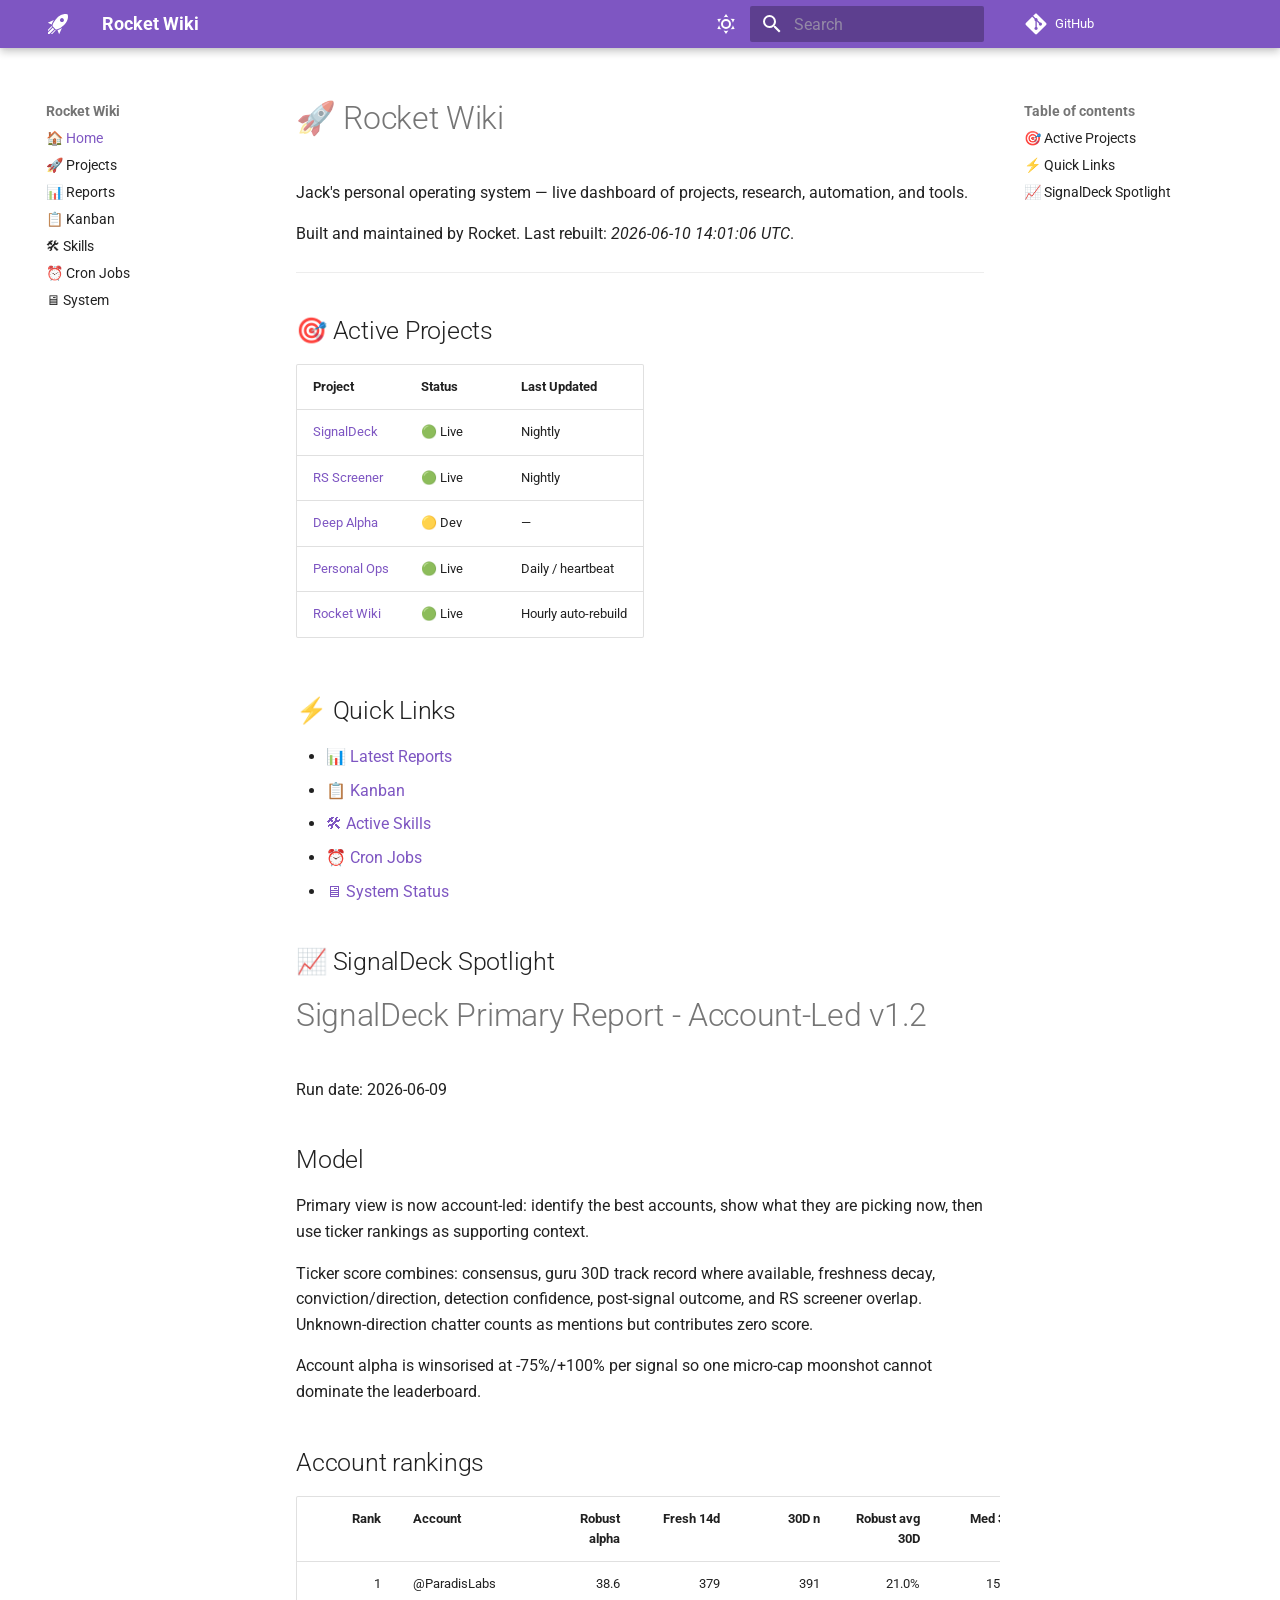
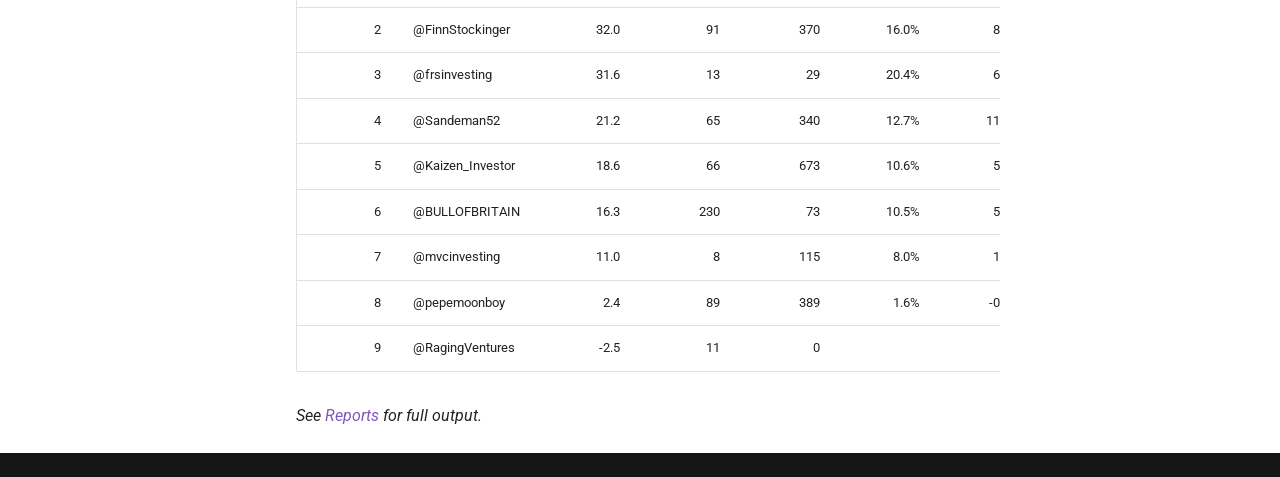
==== commit b7d9dfbb: "Auto-rebuild 2026-06-10 14:01:15 UTC" ====
--- a/index.html
+++ b/index.html
@@ -602,7 +602,7 @@
 
 <h1 id="rocket-wiki">🚀 Rocket Wiki<a class="headerlink" href="#rocket-wiki" title="Permanent link">&para;</a></h1>
 <p>Jack's personal operating system — live dashboard of projects, research, automation, and tools.</p>
-<p>Built and maintained by Rocket. Last rebuilt: <em>2026-06-10 13:00:48 UTC</em>.</p>
+<p>Built and maintained by Rocket. Last rebuilt: <em>2026-06-10 14:01:06 UTC</em>.</p>
 <hr />
 <h2 id="active-projects">🎯 Active Projects<a class="headerlink" href="#active-projects" title="Permanent link">&para;</a></h2>
 <table>
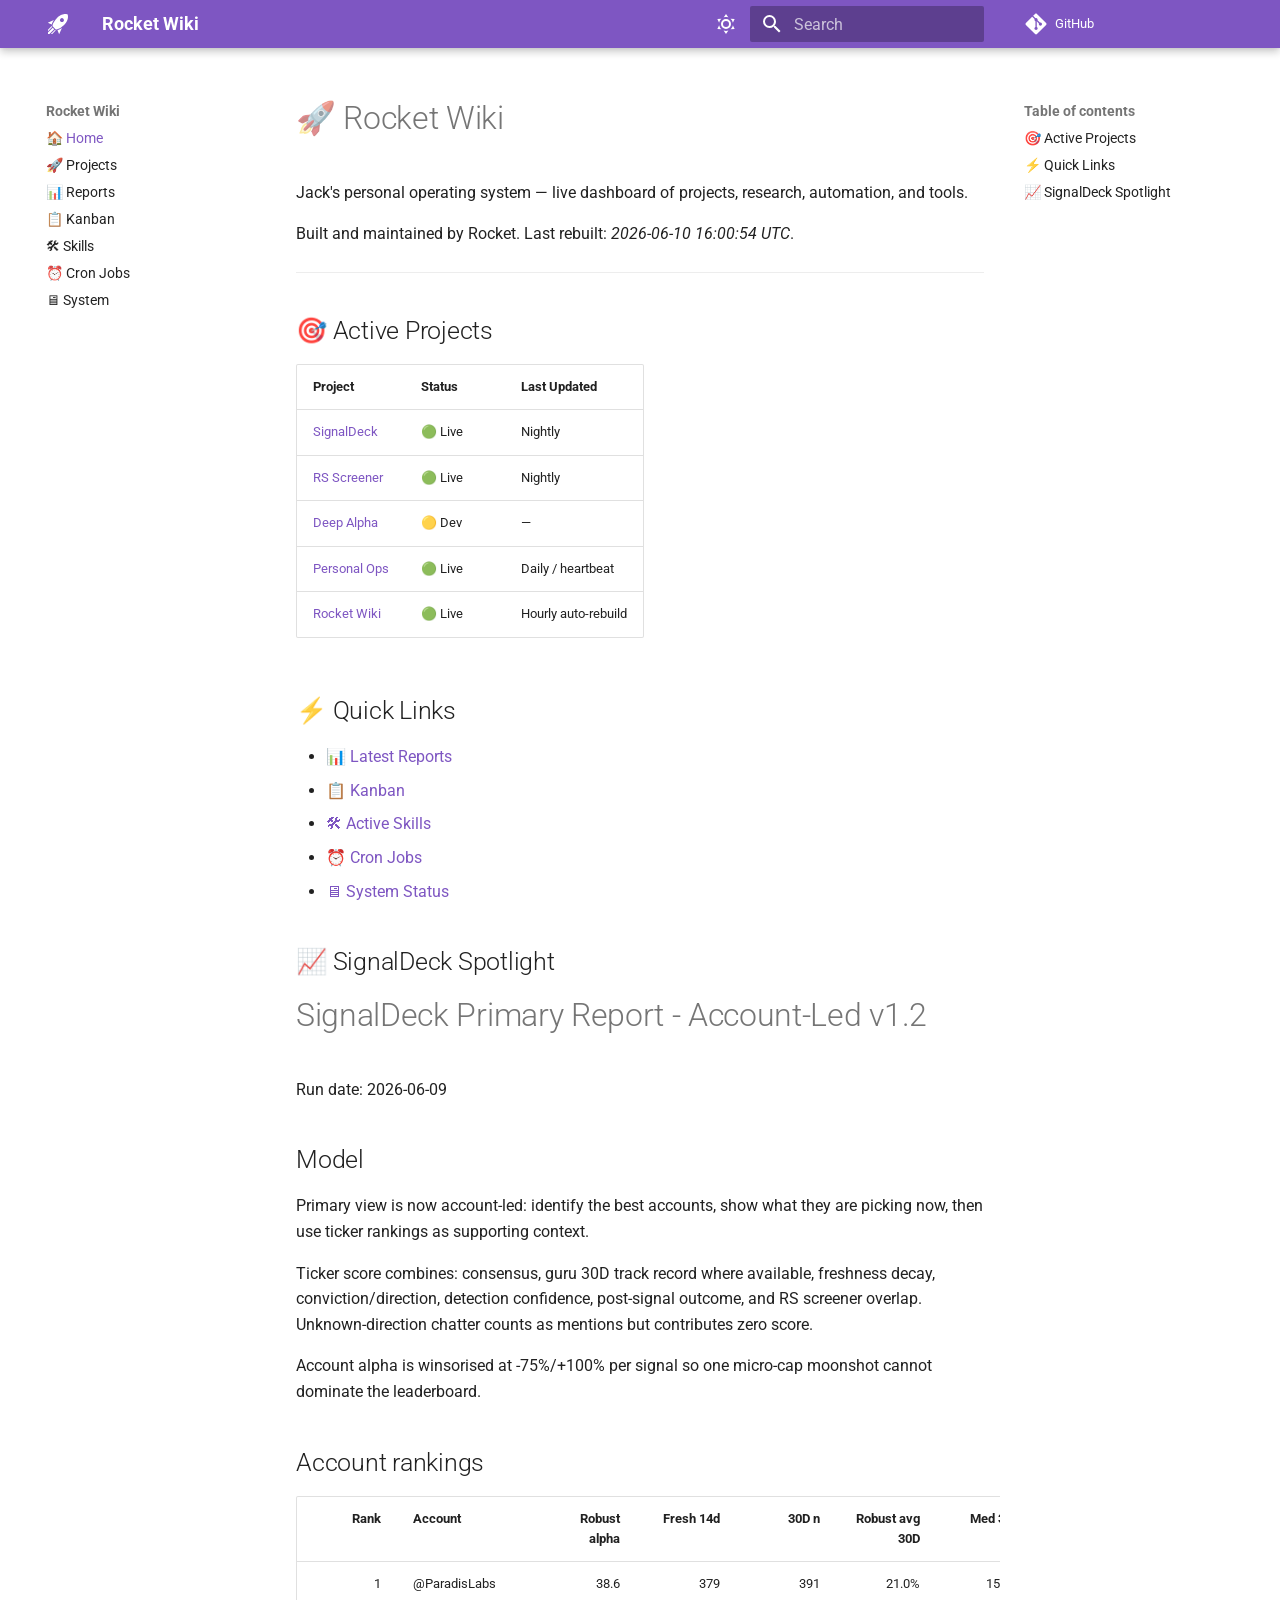
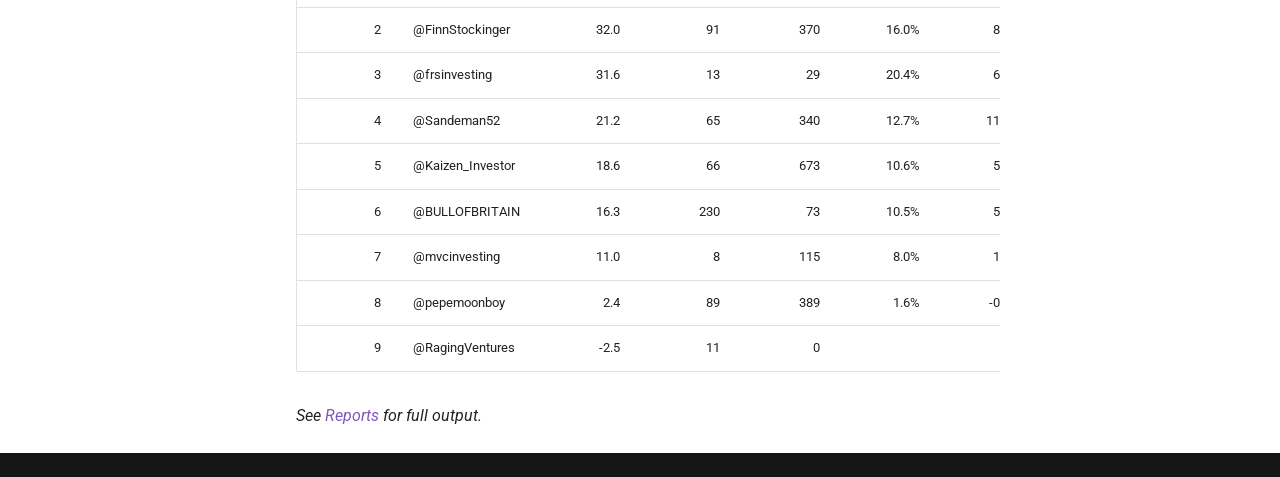
==== commit 6176aeaa: "Auto-rebuild 2026-06-10 16:00:59 UTC" ====
--- a/index.html
+++ b/index.html
@@ -602,7 +602,7 @@
 
 <h1 id="rocket-wiki">🚀 Rocket Wiki<a class="headerlink" href="#rocket-wiki" title="Permanent link">&para;</a></h1>
 <p>Jack's personal operating system — live dashboard of projects, research, automation, and tools.</p>
-<p>Built and maintained by Rocket. Last rebuilt: <em>2026-06-10 14:01:06 UTC</em>.</p>
+<p>Built and maintained by Rocket. Last rebuilt: <em>2026-06-10 16:00:54 UTC</em>.</p>
 <hr />
 <h2 id="active-projects">🎯 Active Projects<a class="headerlink" href="#active-projects" title="Permanent link">&para;</a></h2>
 <table>
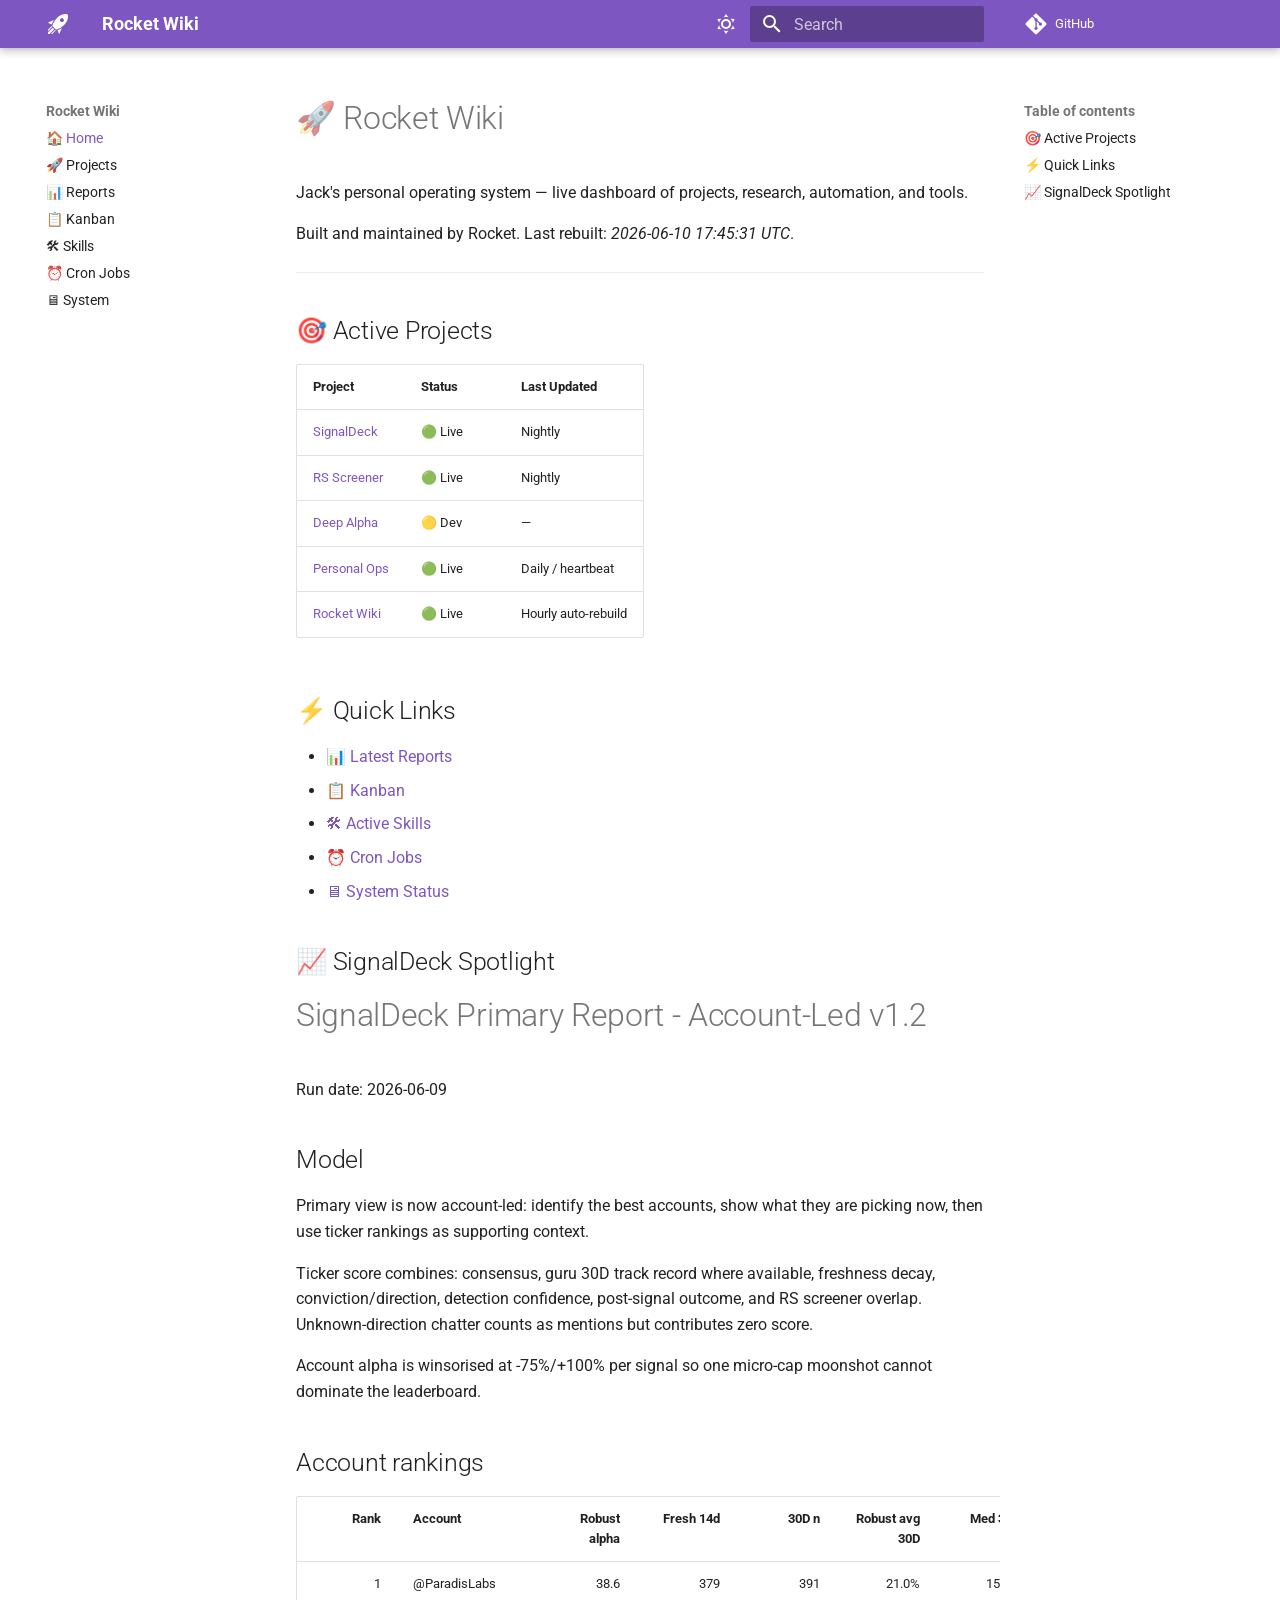
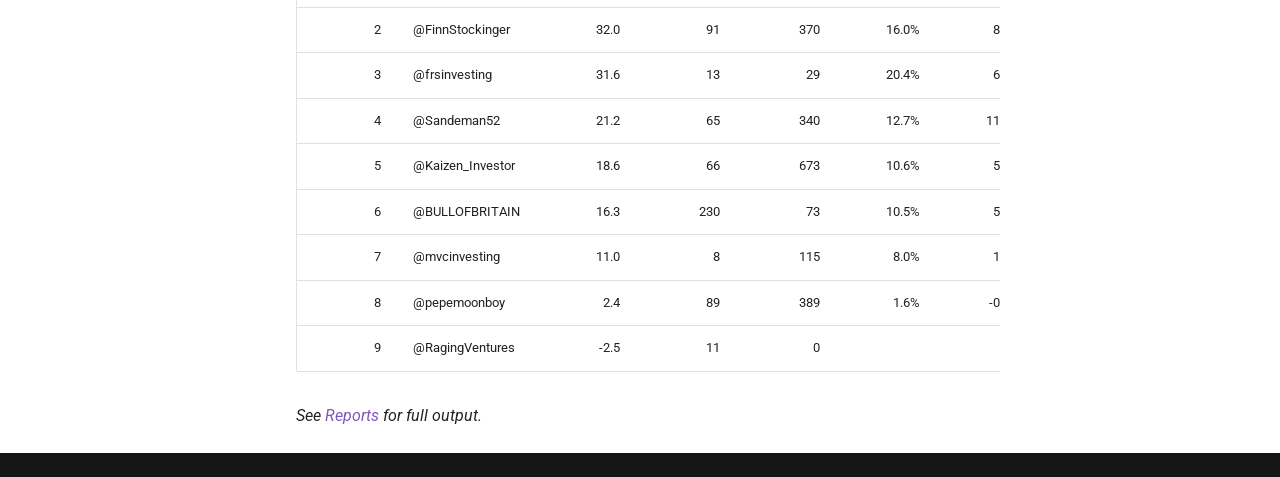
==== commit aa286893: "Auto-rebuild 2026-06-10 17:45:36 UTC" ====
--- a/index.html
+++ b/index.html
@@ -602,7 +602,7 @@
 
 <h1 id="rocket-wiki">🚀 Rocket Wiki<a class="headerlink" href="#rocket-wiki" title="Permanent link">&para;</a></h1>
 <p>Jack's personal operating system — live dashboard of projects, research, automation, and tools.</p>
-<p>Built and maintained by Rocket. Last rebuilt: <em>2026-06-10 16:00:54 UTC</em>.</p>
+<p>Built and maintained by Rocket. Last rebuilt: <em>2026-06-10 17:45:31 UTC</em>.</p>
 <hr />
 <h2 id="active-projects">🎯 Active Projects<a class="headerlink" href="#active-projects" title="Permanent link">&para;</a></h2>
 <table>
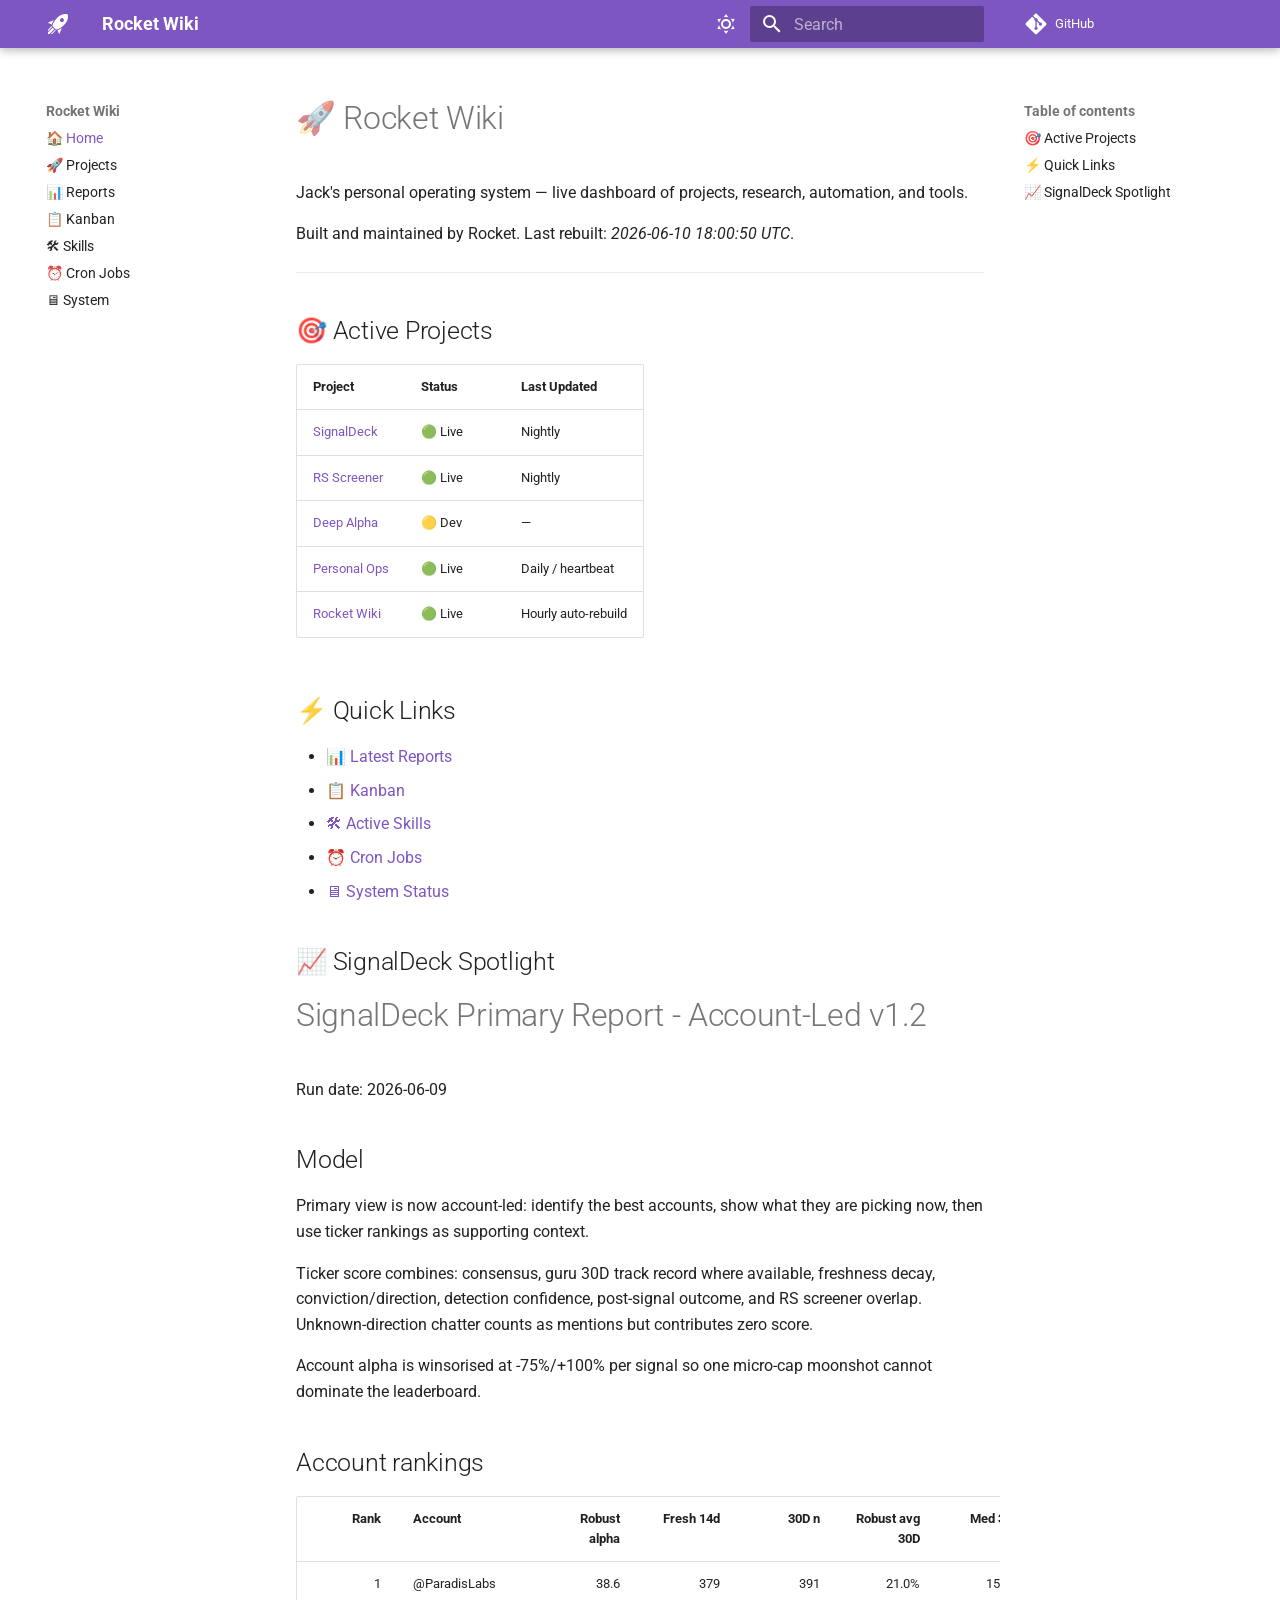
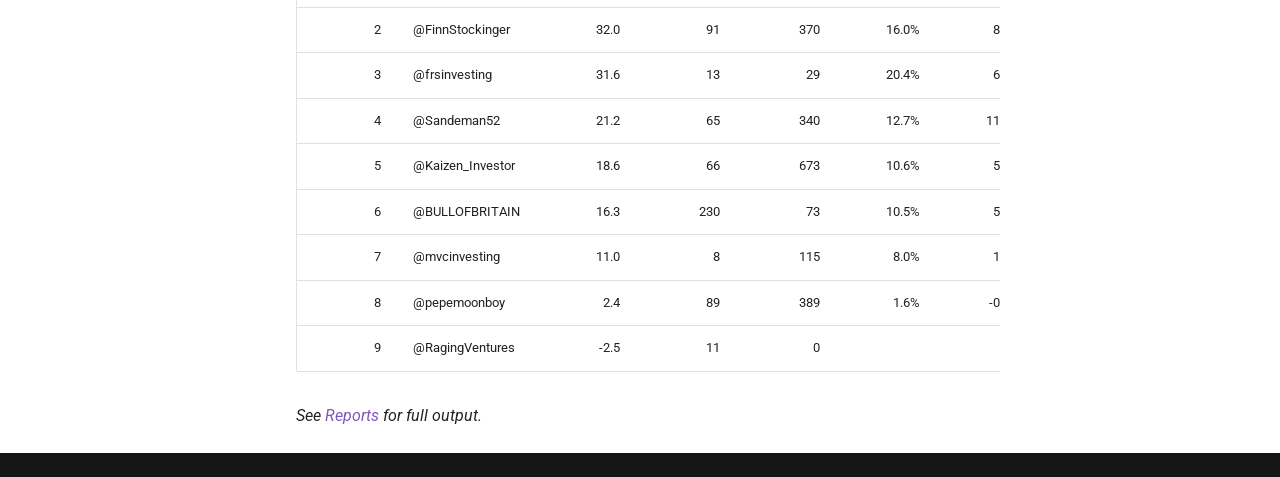
==== commit 2ea3140b: "Auto-rebuild 2026-06-10 18:00:54 UTC" ====
--- a/index.html
+++ b/index.html
@@ -602,7 +602,7 @@
 
 <h1 id="rocket-wiki">🚀 Rocket Wiki<a class="headerlink" href="#rocket-wiki" title="Permanent link">&para;</a></h1>
 <p>Jack's personal operating system — live dashboard of projects, research, automation, and tools.</p>
-<p>Built and maintained by Rocket. Last rebuilt: <em>2026-06-10 17:45:31 UTC</em>.</p>
+<p>Built and maintained by Rocket. Last rebuilt: <em>2026-06-10 18:00:50 UTC</em>.</p>
 <hr />
 <h2 id="active-projects">🎯 Active Projects<a class="headerlink" href="#active-projects" title="Permanent link">&para;</a></h2>
 <table>
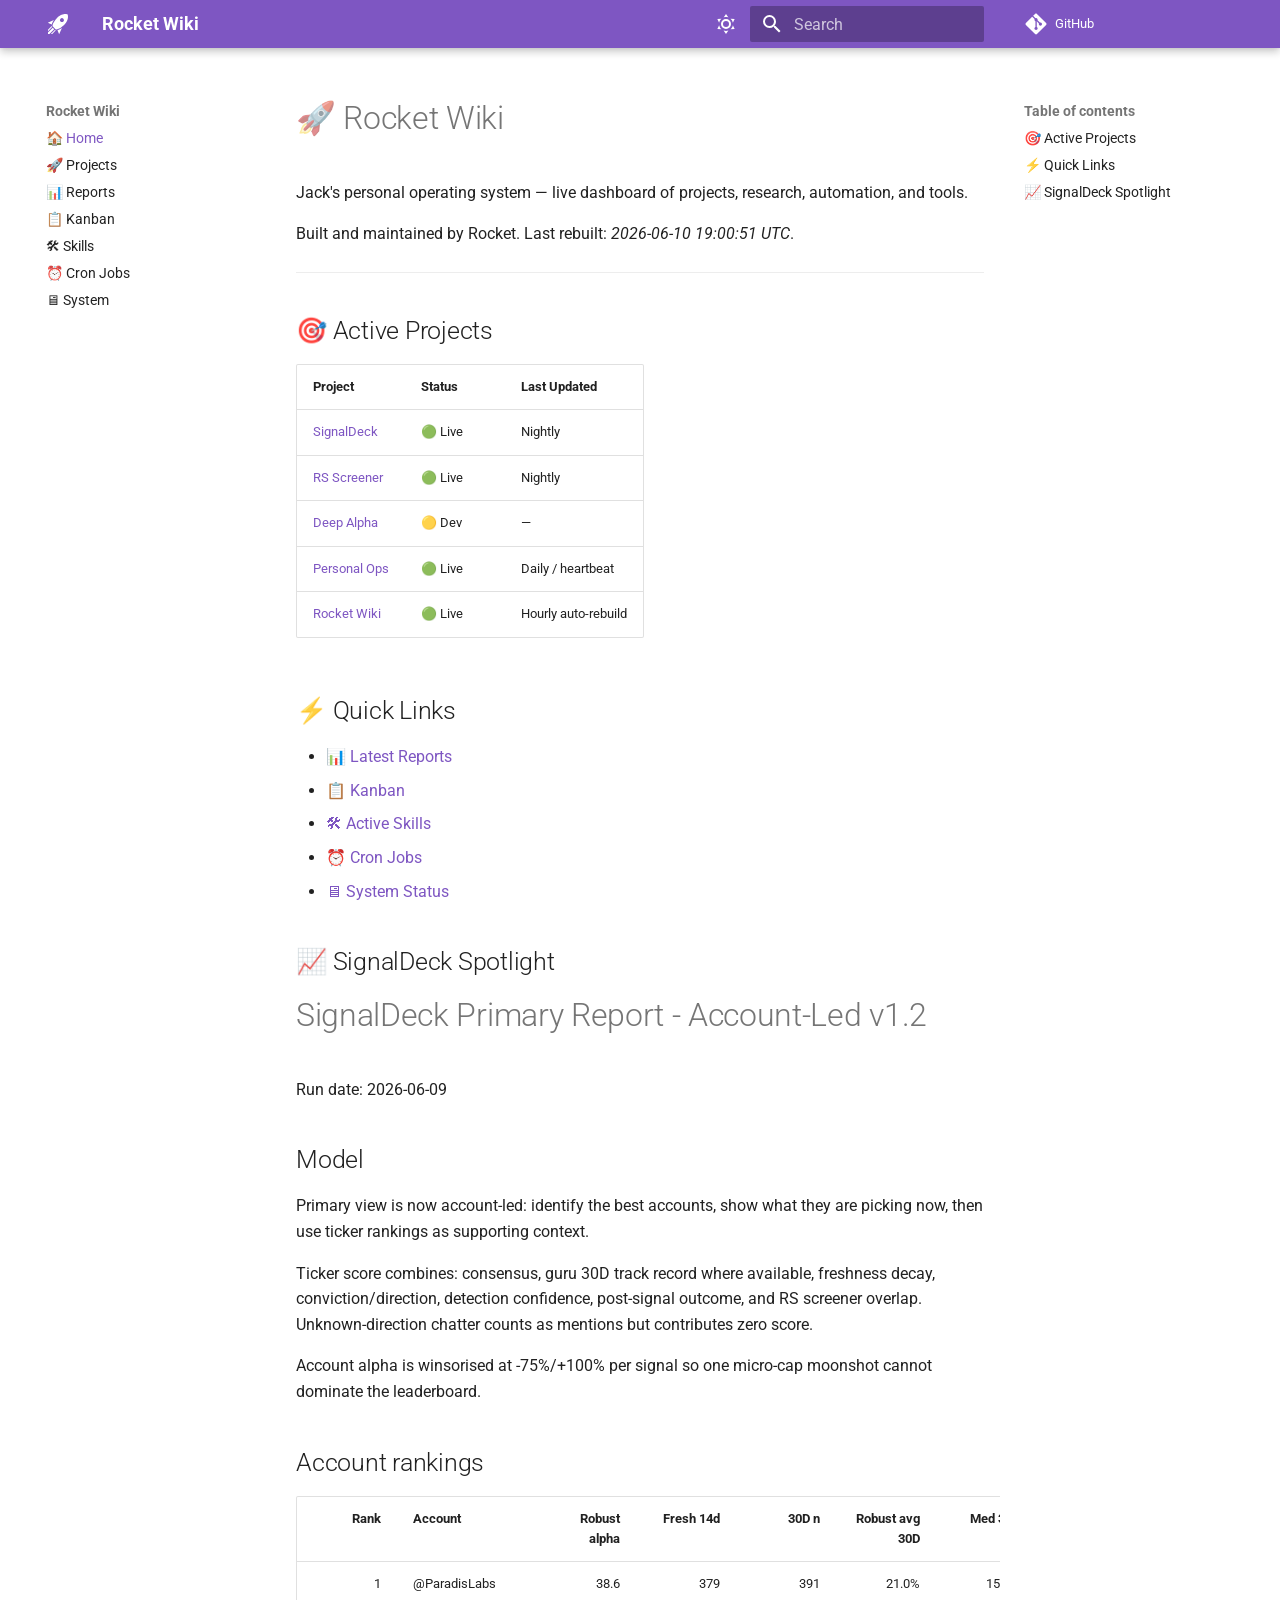
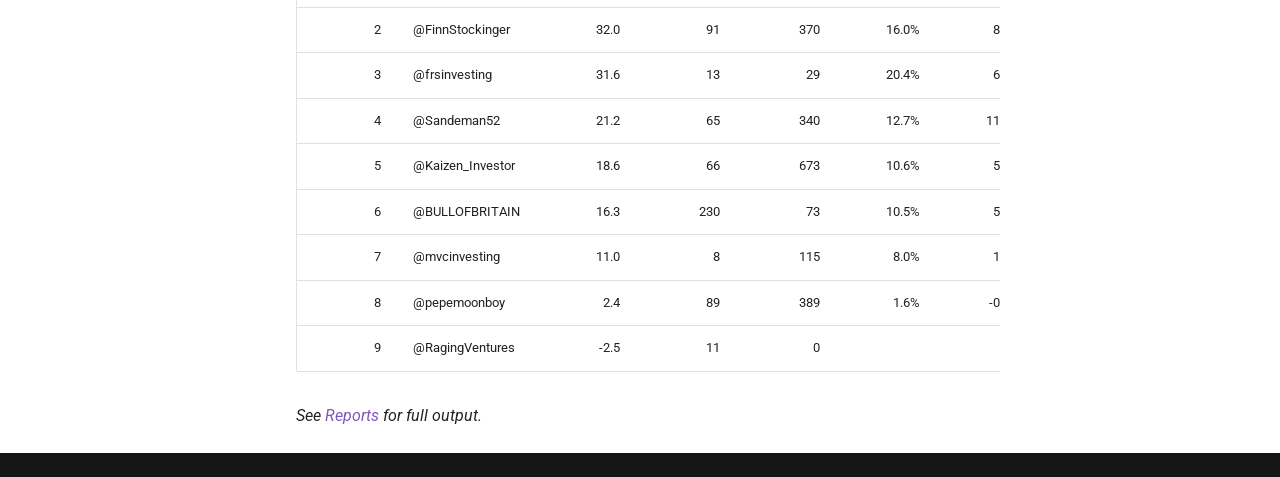
==== commit 4853ffcd: "Auto-rebuild 2026-06-10 19:00:56 UTC" ====
--- a/index.html
+++ b/index.html
@@ -602,7 +602,7 @@
 
 <h1 id="rocket-wiki">🚀 Rocket Wiki<a class="headerlink" href="#rocket-wiki" title="Permanent link">&para;</a></h1>
 <p>Jack's personal operating system — live dashboard of projects, research, automation, and tools.</p>
-<p>Built and maintained by Rocket. Last rebuilt: <em>2026-06-10 18:00:50 UTC</em>.</p>
+<p>Built and maintained by Rocket. Last rebuilt: <em>2026-06-10 19:00:51 UTC</em>.</p>
 <hr />
 <h2 id="active-projects">🎯 Active Projects<a class="headerlink" href="#active-projects" title="Permanent link">&para;</a></h2>
 <table>
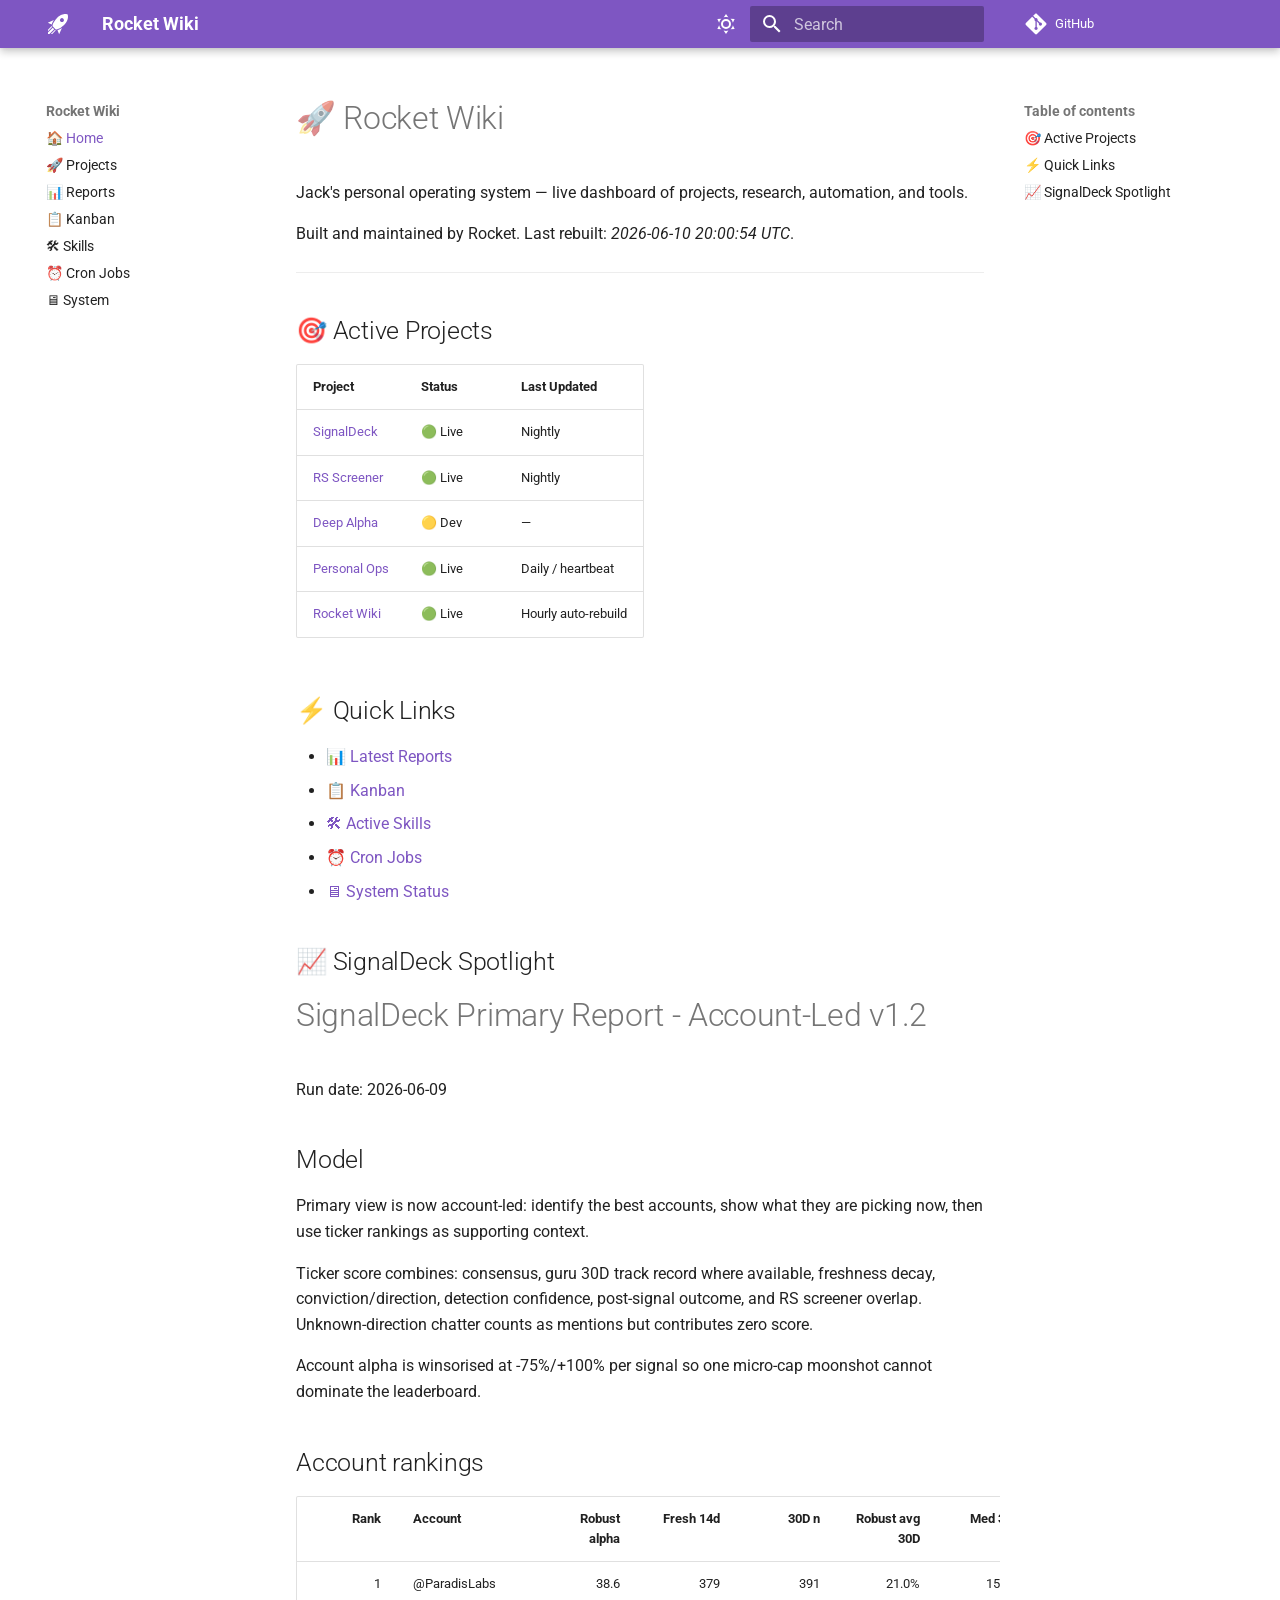
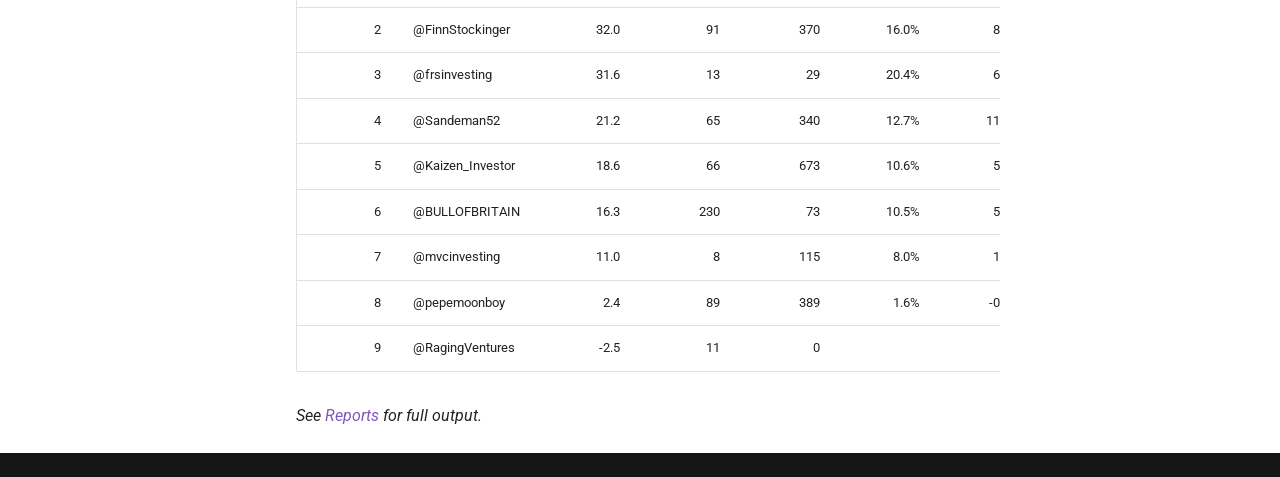
==== commit 475b762c: "Auto-rebuild 2026-06-10 20:00:59 UTC" ====
--- a/index.html
+++ b/index.html
@@ -602,7 +602,7 @@
 
 <h1 id="rocket-wiki">🚀 Rocket Wiki<a class="headerlink" href="#rocket-wiki" title="Permanent link">&para;</a></h1>
 <p>Jack's personal operating system — live dashboard of projects, research, automation, and tools.</p>
-<p>Built and maintained by Rocket. Last rebuilt: <em>2026-06-10 19:00:51 UTC</em>.</p>
+<p>Built and maintained by Rocket. Last rebuilt: <em>2026-06-10 20:00:54 UTC</em>.</p>
 <hr />
 <h2 id="active-projects">🎯 Active Projects<a class="headerlink" href="#active-projects" title="Permanent link">&para;</a></h2>
 <table>
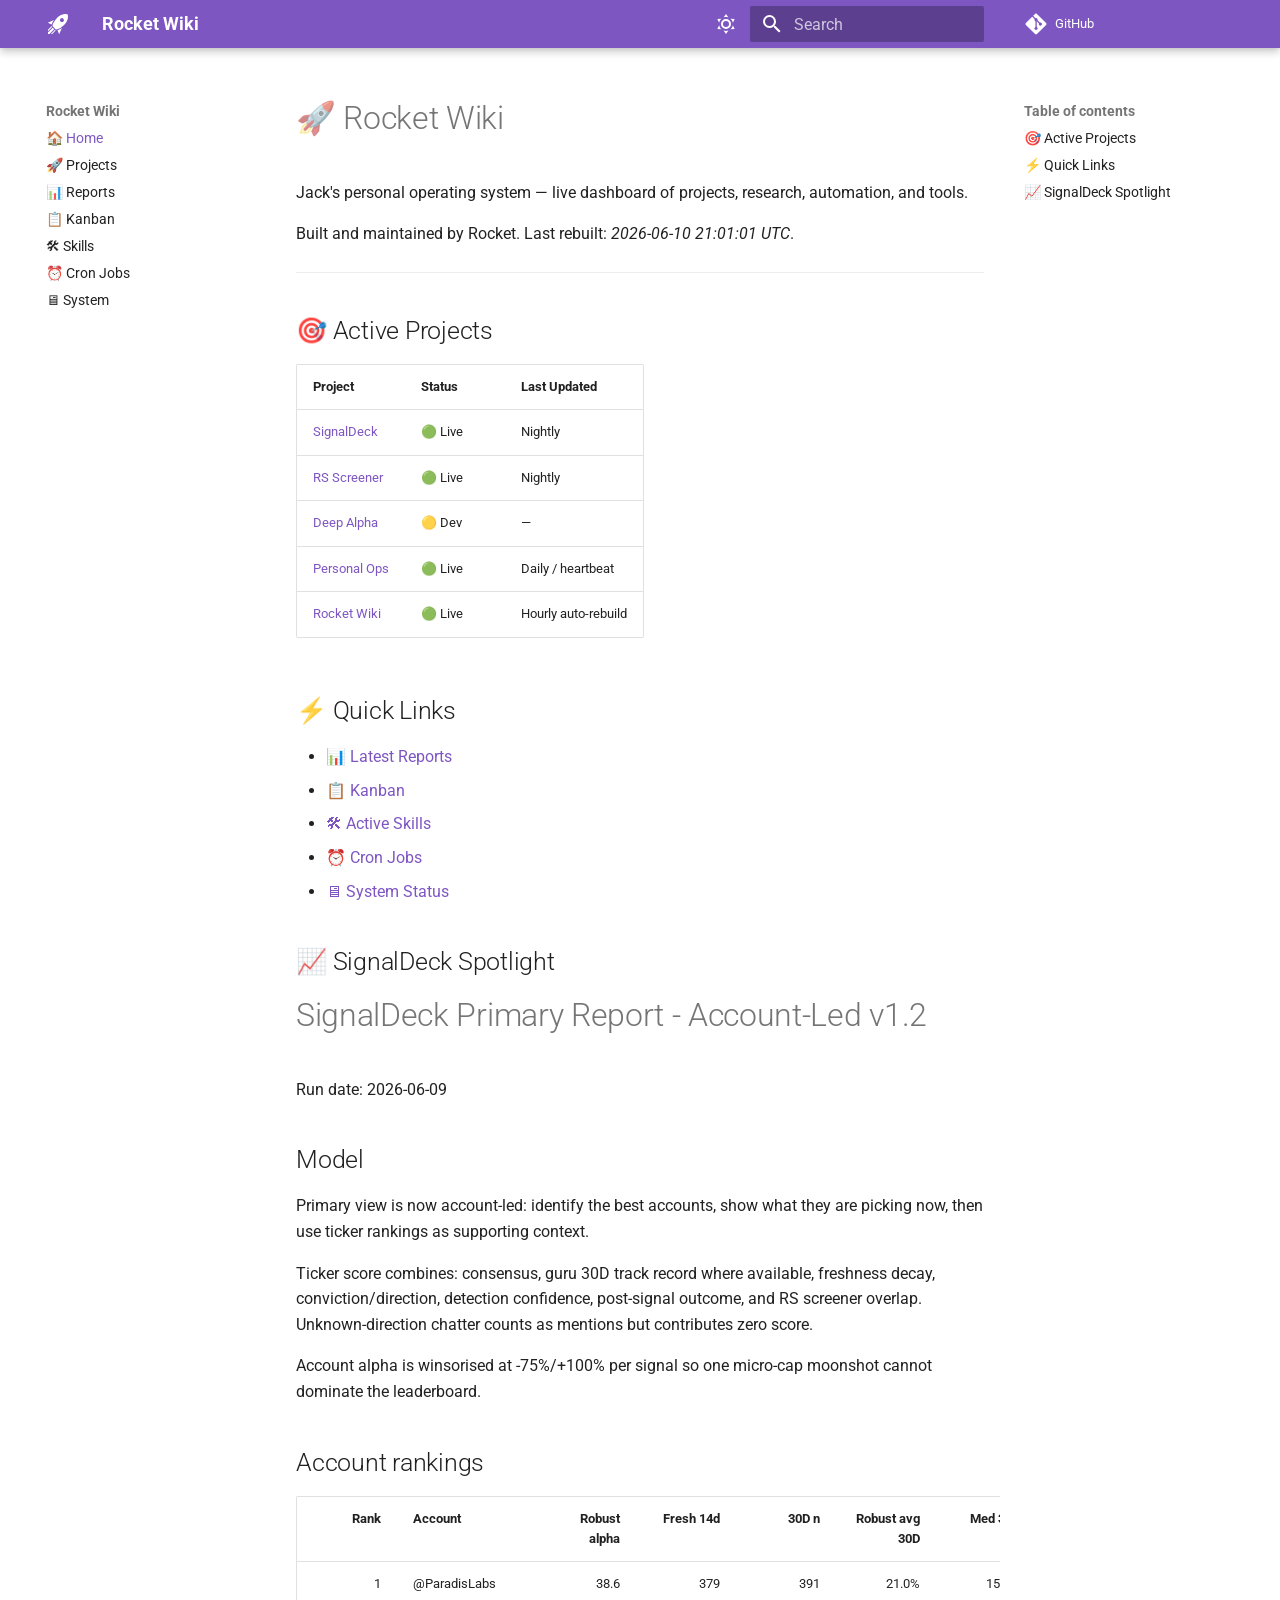
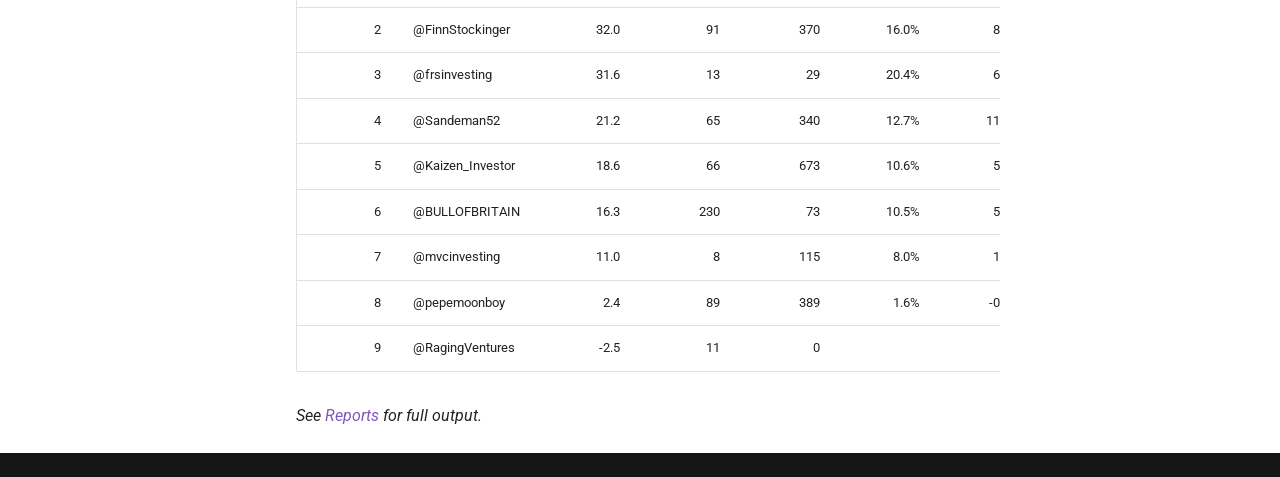
==== commit 054f27a9: "Auto-rebuild 2026-06-10 21:01:06 UTC" ====
--- a/index.html
+++ b/index.html
@@ -602,7 +602,7 @@
 
 <h1 id="rocket-wiki">🚀 Rocket Wiki<a class="headerlink" href="#rocket-wiki" title="Permanent link">&para;</a></h1>
 <p>Jack's personal operating system — live dashboard of projects, research, automation, and tools.</p>
-<p>Built and maintained by Rocket. Last rebuilt: <em>2026-06-10 20:00:54 UTC</em>.</p>
+<p>Built and maintained by Rocket. Last rebuilt: <em>2026-06-10 21:01:01 UTC</em>.</p>
 <hr />
 <h2 id="active-projects">🎯 Active Projects<a class="headerlink" href="#active-projects" title="Permanent link">&para;</a></h2>
 <table>
